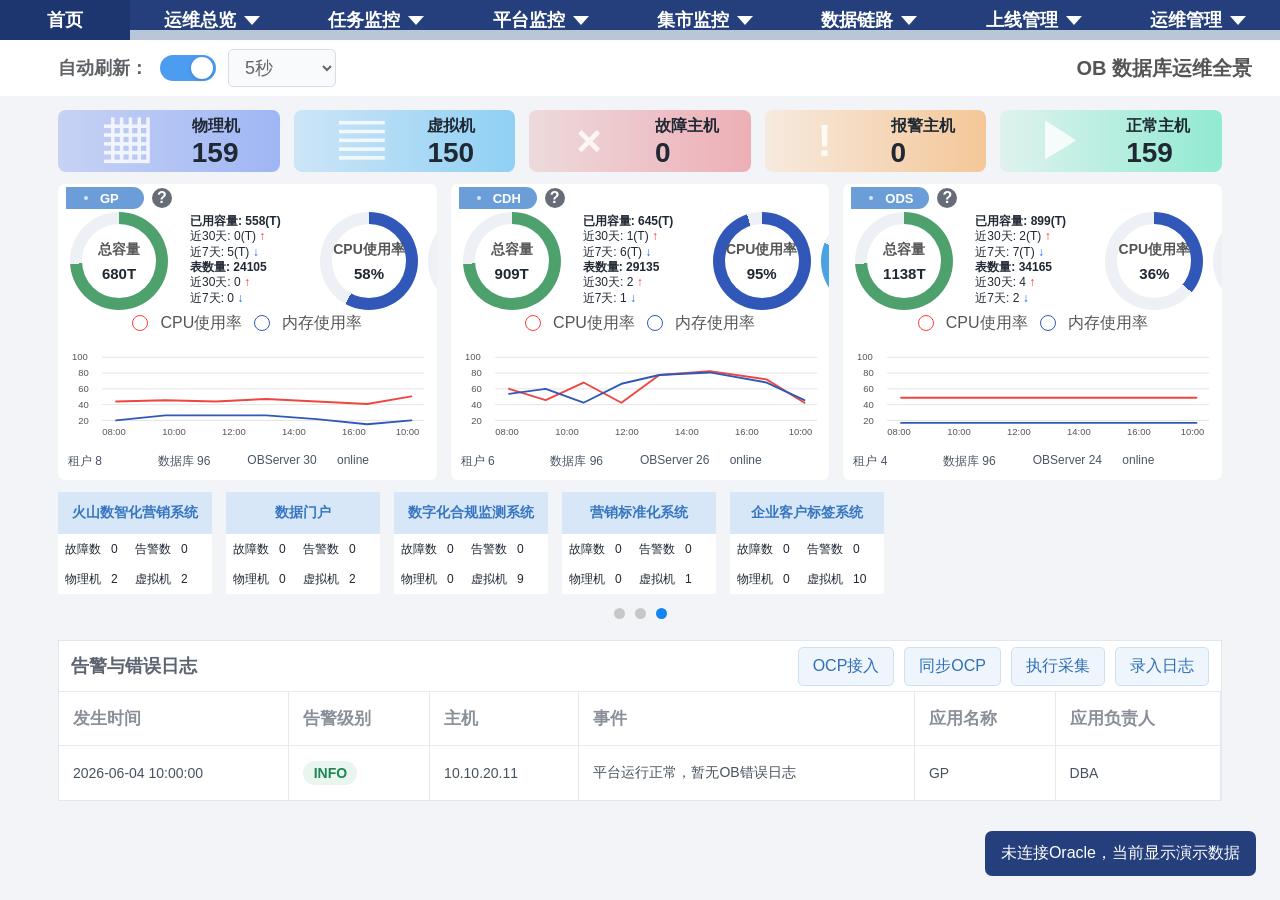
==== templates/index.html @ 5bef46ee "Initial OB operations monitoring platform" ====
<!doctype html>
<html lang="zh-CN">
<head>
  <meta charset="utf-8">
  <meta name="viewport" content="width=device-width, initial-scale=1">
  <title>OB 运维监控平台</title>
  <link rel="stylesheet" href="/static/styles.css">
</head>
<body>
  <nav class="nav">
    <a class="active" href="#">首页</a>
    <a href="#">运维总览 <span></span></a>
    <a href="#">任务监控 <span></span></a>
    <a href="#">平台监控 <span></span></a>
    <a href="#">集市监控 <span></span></a>
    <a href="#">数据链路 <span></span></a>
    <a href="#">上线管理 <span></span></a>
    <a href="#">运维管理 <span></span></a>
  </nav>

  <header class="toolbar">
    <div class="refresh">
      <strong>自动刷新：</strong>
      <label class="switch">
        <input id="autoRefresh" type="checkbox" checked>
        <i></i>
      </label>
      <select id="refreshSeconds">
        <option value="5">5秒</option>
        <option value="10">10秒</option>
        <option value="30">30秒</option>
      </select>
    </div>
    <div class="title">OB 数据库运维全景</div>
  </header>

  <main class="dashboard">
    <section class="hero-metrics" id="heroMetrics"></section>
    <section class="cluster-grid" id="clusterCards"></section>
    <section class="system-strip" id="systemCards"></section>

    <section class="event-panel">
      <div class="panel-head">
        <h2>告警与错误日志</h2>
        <div class="actions">
          <button class="ghost" id="openOcp">OCP接入</button>
          <button class="ghost" id="syncOcp">同步OCP</button>
          <button class="ghost" id="runCollect">执行采集</button>
          <button class="ghost" id="openLogCapture">录入日志</button>
        </div>
      </div>
      <div class="table-wrap">
        <table>
          <thead>
            <tr>
              <th>发生时间</th>
              <th>告警级别</th>
              <th>主机</th>
              <th>事件</th>
              <th>应用名称</th>
              <th>应用负责人</th>
            </tr>
          </thead>
          <tbody id="eventRows"></tbody>
        </table>
      </div>
    </section>
  </main>

  <dialog id="ocpDialog">
    <form id="ocpForm" method="dialog">
      <div class="dialog-head">
        <h2>配置 OCP 接入</h2>
        <button type="button" class="close" id="closeOcpDialog">×</button>
      </div>
      <label>连接名称<input name="name" required placeholder="生产OCP"></label>
      <label>OCP地址<input name="base_url" required placeholder="https://ocp.example.com"></label>
      <label>OCP版本<input name="ocp_version" value="4.3.5-20250610160438"></label>
      <label>API前缀<input name="api_prefix" value="/api/v2"></label>
      <label>认证方式
        <select name="auth_type">
          <option value="basic">账号密码</option>
          <option value="token">Bearer Token</option>
        </select>
      </label>
      <label>用户名<input name="username" placeholder="admin"></label>
      <label>密码<input name="password" type="password"></label>
      <label>Token<input name="token" placeholder="可选"></label>
      <label class="check"><input name="verify_ssl" type="checkbox" checked> 校验HTTPS证书</label>
      <button type="submit">保存配置</button>
      <p class="hint">按 OCP 4.3.5 预置：测试调用 /api/v2/info，同步调用 /api/v2/ob/clusters。OB 默认版本按 4.2.1.8 入库。</p>
    </form>
  </dialog>

  <dialog id="logDialog">
    <form id="logForm" method="dialog">
      <div class="dialog-head">
        <h2>捕获 OB 错误日志</h2>
        <button type="button" class="close" id="closeLogDialog">×</button>
      </div>
      <label>集群 ID<input name="cluster_id" type="number" placeholder="可选"></label>
      <label>服务器 IP<input name="server_ip" placeholder="10.10.20.11"></label>
      <label>日志路径<input name="log_path" placeholder="/home/admin/oceanbase/log/observer.log"></label>
      <label>日志内容
        <textarea name="raw_log" required placeholder="粘贴 observer.log / election.log / rootservice.log 中的 ERROR、WARN、FATAL 片段"></textarea>
      </label>
      <button type="submit">解析并入库</button>
    </form>
  </dialog>

  <div class="toast" id="toast"></div>
  <script src="/static/app.js"></script>
</body>
</html>
---- static/styles.css ----
:root {
  color-scheme: light;
  font-family: "Microsoft YaHei", "Segoe UI", Arial, sans-serif;
  background: #f2f4f8;
  color: #202833;
}

* {
  box-sizing: border-box;
}

body {
  margin: 0;
  min-width: 1180px;
  background: #f2f4f8;
}

.nav {
  height: 40px;
  display: grid;
  grid-template-columns: 130px repeat(7, 1fr);
  align-items: center;
  background: #243f7b;
  border-bottom: 10px solid #b8c6d8;
}

.nav a {
  height: 40px;
  display: flex;
  align-items: center;
  justify-content: center;
  gap: 8px;
  color: #fff;
  text-decoration: none;
  font-size: 18px;
  font-weight: 700;
}

.nav a.active {
  background: #1e3670;
}

.nav span {
  width: 0;
  height: 0;
  border-left: 8px solid transparent;
  border-right: 8px solid transparent;
  border-top: 9px solid #fff;
}

.toolbar {
  height: 56px;
  display: flex;
  align-items: center;
  justify-content: space-between;
  padding: 0 28px 0 58px;
  background: #fff;
  color: #555;
}

.refresh {
  display: flex;
  align-items: center;
  gap: 12px;
  font-size: 18px;
}

.refresh strong {
  color: #5f6368;
}

.title {
  font-size: 20px;
  font-weight: 700;
}

.switch {
  width: 56px;
  height: 26px;
  position: relative;
  display: inline-block;
}

.switch input {
  display: none;
}

.switch i {
  position: absolute;
  inset: 0;
  border-radius: 999px;
  background: #c8d2df;
}

.switch i::after {
  content: "";
  position: absolute;
  top: 2px;
  left: 3px;
  width: 22px;
  height: 22px;
  border-radius: 50%;
  background: #fff;
  box-shadow: 0 1px 4px rgba(0, 0, 0, 0.2);
  transition: transform 0.2s ease;
}

.switch input:checked + i {
  background: #4c9df2;
}

.switch input:checked + i::after {
  transform: translateX(28px);
}

select,
input,
textarea,
button {
  font: inherit;
}

select {
  width: 108px;
  height: 38px;
  border: 1px solid #d8dde6;
  border-radius: 5px;
  padding: 0 12px;
  color: #666;
  background: #f8fafc;
}

.dashboard {
  padding: 14px 58px 30px;
  overflow: hidden;
}

.hero-metrics {
  display: grid;
  grid-template-columns: repeat(5, 1fr);
  gap: 14px;
  margin-bottom: 12px;
}

.hero-card {
  height: 62px;
  display: flex;
  align-items: center;
  justify-content: center;
  gap: 38px;
  border-radius: 8px;
  overflow: hidden;
}

.hero-card.blue {
  background: linear-gradient(90deg, #c7d2f4, #9fb6f5);
}

.hero-card.cyan {
  background: linear-gradient(90deg, #cde5f7, #8fd0f4);
}

.hero-card.red {
  background: linear-gradient(90deg, #eddadc, #edafb6);
}

.hero-card.orange {
  background: linear-gradient(90deg, #f6eadf, #f4c798);
}

.hero-card.green {
  background: linear-gradient(90deg, #dff2ee, #91ead2);
}

.hero-icon {
  width: 56px;
  height: 56px;
  display: grid;
  place-items: center;
  color: rgba(255, 255, 255, 0.8);
  font-size: 44px;
  font-weight: 700;
}

.hero-card span {
  display: block;
  font-weight: 700;
}

.hero-card strong {
  display: block;
  margin-top: 2px;
  font-size: 28px;
  line-height: 1;
}

.cluster-grid {
  display: grid;
  grid-template-columns: repeat(3, minmax(360px, 1fr));
  gap: 14px;
  margin-bottom: 12px;
}

.cluster-card {
  min-height: 274px;
  background: #fff;
  border-radius: 7px;
  overflow: hidden;
}

.cluster-title {
  height: 28px;
  display: flex;
  align-items: center;
  gap: 8px;
  padding-left: 8px;
}

.cluster-title b {
  min-width: 78px;
  height: 22px;
  display: inline-flex;
  align-items: center;
  padding-left: 18px;
  border-radius: 0 12px 12px 0;
  background: #6b9ed9;
  color: #fff;
  font-size: 13px;
}

.cluster-title b::before {
  content: "";
  width: 4px;
  height: 4px;
  margin-right: 12px;
  border-radius: 50%;
  background: #d7e6fb;
}

.cluster-title span {
  width: 20px;
  height: 20px;
  display: inline-grid;
  place-items: center;
  border-radius: 50%;
  background: #676d78;
  color: #fff;
  font-weight: 700;
}

.cluster-main {
  display: grid;
  grid-template-columns: 112px minmax(122px, 1fr) 100px 100px;
  align-items: center;
  gap: 8px;
  padding: 0 12px;
}

.donut {
  --ring: #4ea16c;
  --value: 70;
  width: 98px;
  height: 98px;
  display: grid;
  place-items: center;
  border-radius: 50%;
  background: conic-gradient(var(--ring) calc(var(--value) * 1%), #edf0f4 0);
}

.donut::before {
  content: "";
  position: absolute;
}

.donut > div {
  width: 74px;
  height: 74px;
  display: grid;
  place-items: center;
  align-content: center;
  border-radius: 50%;
  background: #fff;
  text-align: center;
}

.donut span {
  color: #555;
  font-size: 14px;
  font-weight: 700;
}

.donut strong {
  margin-top: 6px;
  font-size: 15px;
}

.donut.blue {
  --ring: #3158b9;
}

.donut.cyan {
  --ring: #4ba2e2;
}

.capacity {
  font-size: 12px;
  line-height: 1.12;
}

.capacity p {
  margin: 0 0 2px;
}

.up {
  color: #ff3434;
  font-style: normal;
}

.down {
  color: #1f60ff;
  font-style: normal;
}

.legend {
  height: 26px;
  display: flex;
  align-items: center;
  justify-content: center;
  gap: 12px;
  color: #555;
}

.legend i {
  width: 16px;
  height: 16px;
  display: inline-block;
  border-radius: 50%;
  background: #fff;
}

.legend i.cpu {
  border: 1px solid #ff3f36;
}

.legend i.mem {
  border: 1px solid #3158b9;
}

.trend {
  width: 100%;
  height: 112px;
  display: block;
}

.grid line {
  stroke: #d5d5d5;
  stroke-width: 1;
}

.axis text {
  fill: #555;
  font-size: 15px;
}

.cpu-line,
.mem-line {
  fill: none;
  stroke-width: 3;
  stroke-linecap: round;
  stroke-linejoin: round;
}

.cpu-line {
  stroke: #ef463f;
}

.mem-line {
  stroke: #3158b9;
}

.cluster-foot {
  display: grid;
  grid-template-columns: repeat(4, 1fr);
  padding: 5px 10px 10px;
  color: #4b5563;
  font-size: 12px;
}

.system-strip {
  display: grid;
  grid-template-columns: repeat(5, 154px) 1fr;
  gap: 14px;
  min-height: 102px;
  margin-bottom: 20px;
}

.system-card {
  background: #fff;
  border-radius: 0;
  overflow: hidden;
}

.system-card h3 {
  margin: 0;
  height: 42px;
  display: grid;
  place-items: center;
  background: #d8e7f7;
  color: #3676c1;
  font-size: 14px;
  text-align: center;
}

.system-card div {
  height: 30px;
  display: grid;
  grid-template-columns: 1fr 24px 1fr 24px;
  align-items: center;
  padding: 0 7px;
  font-size: 12px;
}

.system-card b {
  font-weight: 400;
}

.pager {
  grid-column: 1 / -1;
  height: 12px;
  display: flex;
  justify-content: center;
  gap: 10px;
}

.pager i {
  width: 11px;
  height: 11px;
  border-radius: 50%;
  background: #c7c7c7;
}

.pager i.active {
  background: #1485ee;
}

.event-panel {
  background: #fff;
  border: 1px solid #e1e7ef;
}

.panel-head {
  min-height: 50px;
  display: flex;
  align-items: center;
  justify-content: space-between;
  padding: 0 12px;
}

h2 {
  margin: 0;
  font-size: 18px;
  color: #5b6470;
}

.actions {
  display: flex;
  gap: 10px;
}

button {
  border: 0;
  border-radius: 5px;
  padding: 8px 14px;
  cursor: pointer;
  color: #fff;
  background: #2f6fb9;
}

button.ghost {
  background: #eef5fc;
  color: #2f6fb9;
  border: 1px solid #cfe0f3;
}

.table-wrap {
  overflow: auto;
}

table {
  width: 100%;
  min-width: 900px;
  border-collapse: collapse;
}

th,
td {
  height: 54px;
  border-top: 1px solid #e5eaf0;
  border-right: 1px solid #e5eaf0;
  padding: 0 14px;
  text-align: left;
  white-space: nowrap;
}

th {
  color: #8a9099;
  font-size: 17px;
}

td {
  color: #48525f;
  font-size: 14px;
}

.level {
  display: inline-flex;
  min-width: 54px;
  justify-content: center;
  border-radius: 999px;
  padding: 4px 9px;
  background: #e8f6ef;
  color: #1d8754;
  font-weight: 700;
}

.level.error {
  background: #fff1f2;
  color: #cf2238;
}

.level.fatal {
  background: #5d1111;
  color: #fff;
}

.level.warn {
  background: #fff5e7;
  color: #c06a16;
}

dialog {
  width: min(640px, 92vw);
  border: 0;
  border-radius: 8px;
  padding: 0;
  box-shadow: 0 18px 60px rgba(23, 43, 77, 0.24);
}

dialog::backdrop {
  background: rgba(20, 30, 45, 0.42);
}

#logForm {
  display: grid;
  gap: 14px;
  padding: 20px;
}

.dialog-head {
  display: flex;
  align-items: center;
  justify-content: space-between;
}

.close {
  width: 32px;
  height: 32px;
  padding: 0;
  border-radius: 50%;
  background: #e8eef5;
  color: #354052;
  font-size: 22px;
}

label {
  color: #4c5563;
  font-size: 14px;
}

input,
textarea {
  display: block;
  width: 100%;
  margin-top: 6px;
  border: 1px solid #cfd8e3;
  border-radius: 5px;
  padding: 9px 10px;
}

.check {
  display: flex;
  align-items: center;
  gap: 8px;
}

.check input {
  width: auto;
  margin: 0;
}

.hint {
  margin: 0;
  color: #697386;
  font-size: 13px;
  line-height: 1.5;
}

textarea {
  min-height: 180px;
  line-height: 1.5;
  resize: vertical;
}

.toast {
  position: fixed;
  right: 24px;
  bottom: 24px;
  min-width: 220px;
  padding: 12px 16px;
  border-radius: 7px;
  background: #243f7b;
  color: #fff;
  opacity: 0;
  transform: translateY(8px);
  transition: all 0.2s ease;
  pointer-events: none;
}

.toast.show {
  opacity: 1;
  transform: translateY(0);
}

@media (max-width: 1200px) {
  body {
    min-width: 0;
  }

  .nav {
    overflow-x: auto;
    grid-template-columns: repeat(8, minmax(130px, 1fr));
  }

  .dashboard {
    padding: 14px;
  }

  .hero-metrics,
  .cluster-grid {
    grid-template-columns: 1fr;
  }

  .system-strip {
    grid-template-columns: repeat(2, minmax(154px, 1fr));
  }
}
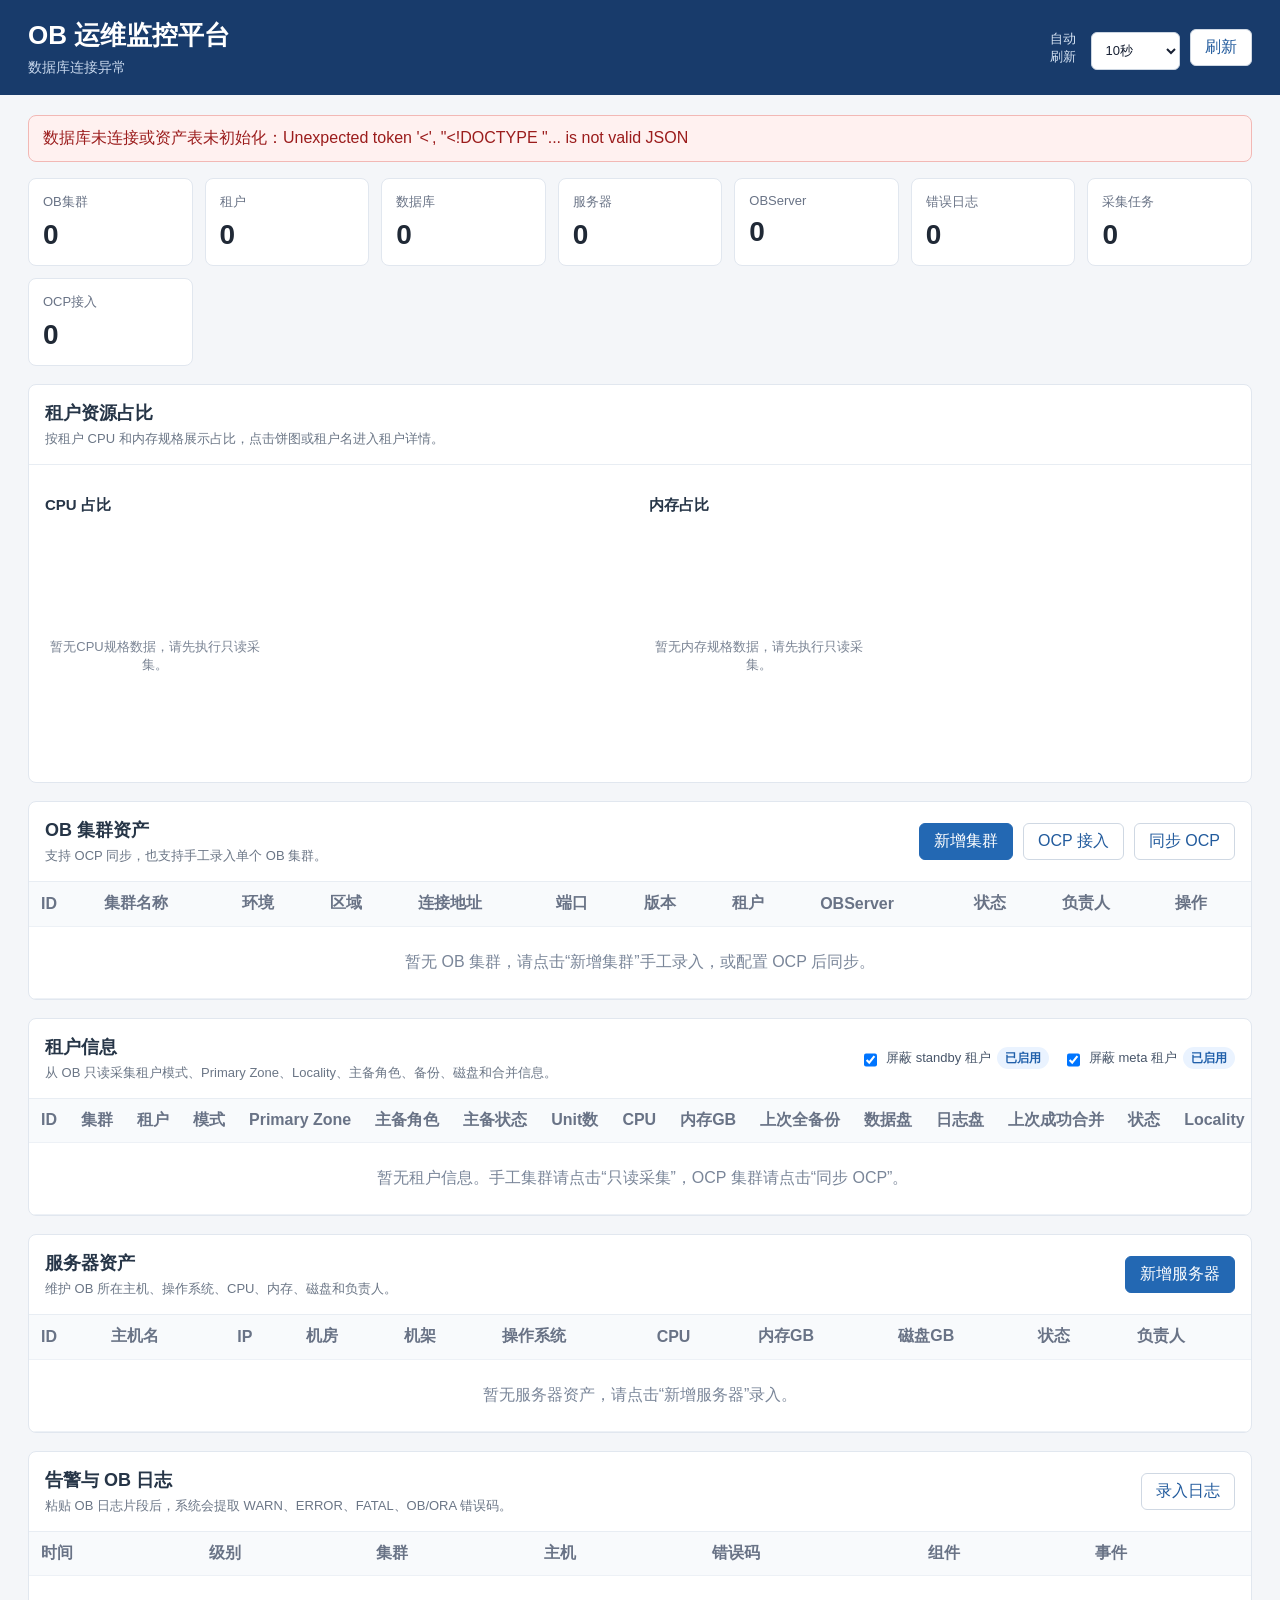
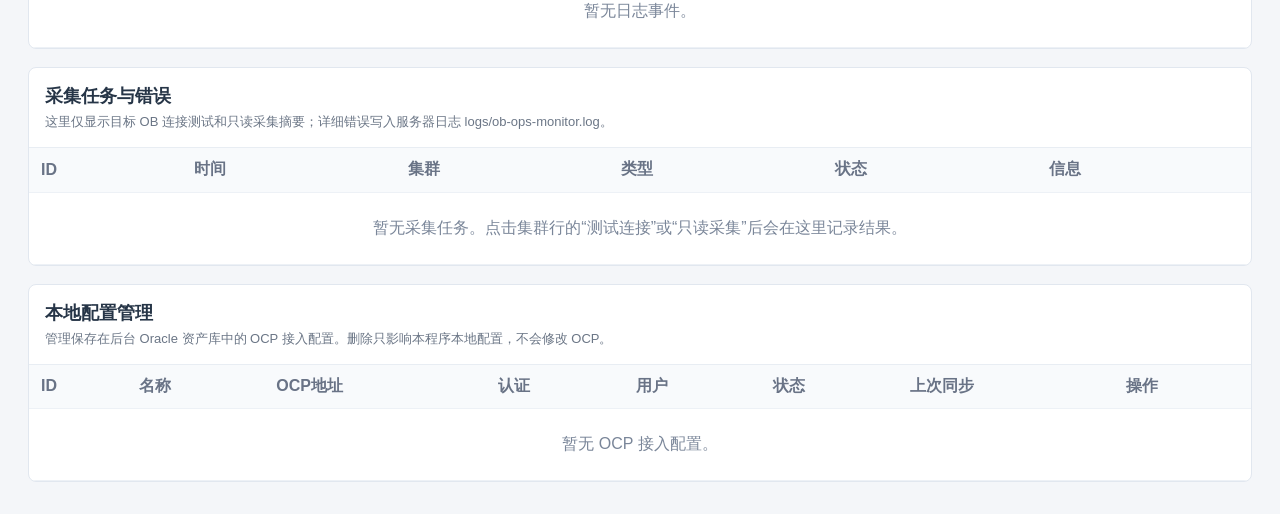
==== commit 1d9765cb: "Add read-only OB monitoring features" ====
--- a/templates/index.html
+++ b/templates/index.html
@@ -7,106 +7,344 @@
   <link rel="stylesheet" href="/static/styles.css">
 </head>
 <body>
-  <nav class="nav">
-    <a class="active" href="#">首页</a>
-    <a href="#">运维总览 <span></span></a>
-    <a href="#">任务监控 <span></span></a>
-    <a href="#">平台监控 <span></span></a>
-    <a href="#">集市监控 <span></span></a>
-    <a href="#">数据链路 <span></span></a>
-    <a href="#">上线管理 <span></span></a>
-    <a href="#">运维管理 <span></span></a>
-  </nav>
-
-  <header class="toolbar">
-    <div class="refresh">
-      <strong>自动刷新：</strong>
-      <label class="switch">
-        <input id="autoRefresh" type="checkbox" checked>
-        <i></i>
-      </label>
-      <select id="refreshSeconds">
-        <option value="5">5秒</option>
-        <option value="10">10秒</option>
-        <option value="30">30秒</option>
-      </select>
+  <header class="topbar">
+    <div>
+      <h1>OB 运维监控平台</h1>
+      <p id="dbInfo">正在检查数据库连接...</p>
     </div>
-    <div class="title">OB 数据库运维全景</div>
-  </header>
-
-  <main class="dashboard">
-    <section class="hero-metrics" id="heroMetrics"></section>
-    <section class="cluster-grid" id="clusterCards"></section>
-    <section class="system-strip" id="systemCards"></section>
-
-    <section class="event-panel">
-      <div class="panel-head">
-        <h2>告警与错误日志</h2>
-        <div class="actions">
-          <button class="ghost" id="openOcp">OCP接入</button>
-          <button class="ghost" id="syncOcp">同步OCP</button>
-          <button class="ghost" id="runCollect">执行采集</button>
-          <button class="ghost" id="openLogCapture">录入日志</button>
-        </div>
-      </div>
-      <div class="table-wrap">
-        <table>
-          <thead>
-            <tr>
-              <th>发生时间</th>
-              <th>告警级别</th>
-              <th>主机</th>
-              <th>事件</th>
-              <th>应用名称</th>
-              <th>应用负责人</th>
-            </tr>
-          </thead>
-          <tbody id="eventRows"></tbody>
-        </table>
-      </div>
-    </section>
-  </main>
-
-  <dialog id="ocpDialog">
-    <form id="ocpForm" method="dialog">
-      <div class="dialog-head">
-        <h2>配置 OCP 接入</h2>
-        <button type="button" class="close" id="closeOcpDialog">×</button>
-      </div>
-      <label>连接名称<input name="name" required placeholder="生产OCP"></label>
-      <label>OCP地址<input name="base_url" required placeholder="https://ocp.example.com"></label>
-      <label>OCP版本<input name="ocp_version" value="4.3.5-20250610160438"></label>
-      <label>API前缀<input name="api_prefix" value="/api/v2"></label>
-      <label>认证方式
-        <select name="auth_type">
-          <option value="basic">账号密码</option>
-          <option value="token">Bearer Token</option>
+    <div class="top-actions">
+      <label class="refresh">
+        自动刷新
+        <select id="refreshSeconds">
+          <option value="10">10秒</option>
+          <option value="30">30秒</option>
+          <option value="60">60秒</option>
         </select>
       </label>
-      <label>用户名<input name="username" placeholder="admin"></label>
-      <label>密码<input name="password" type="password"></label>
-      <label>Token<input name="token" placeholder="可选"></label>
-      <label class="check"><input name="verify_ssl" type="checkbox" checked> 校验HTTPS证书</label>
-      <button type="submit">保存配置</button>
-      <p class="hint">按 OCP 4.3.5 预置：测试调用 /api/v2/info，同步调用 /api/v2/ob/clusters。OB 默认版本按 4.2.1.8 入库。</p>
-    </form>
-  </dialog>
-
-  <dialog id="logDialog">
-    <form id="logForm" method="dialog">
-      <div class="dialog-head">
-        <h2>捕获 OB 错误日志</h2>
-        <button type="button" class="close" id="closeLogDialog">×</button>
-      </div>
-      <label>集群 ID<input name="cluster_id" type="number" placeholder="可选"></label>
-      <label>服务器 IP<input name="server_ip" placeholder="10.10.20.11"></label>
-      <label>日志路径<input name="log_path" placeholder="/home/admin/oceanbase/log/observer.log"></label>
-      <label>日志内容
-        <textarea name="raw_log" required placeholder="粘贴 observer.log / election.log / rootservice.log 中的 ERROR、WARN、FATAL 片段"></textarea>
-      </label>
-      <button type="submit">解析并入库</button>
-    </form>
-  </dialog>
+      <button id="refreshNow">刷新</button>
+    </div>
+  </header>
+
+  <main class="page">
+    <section id="statusBanner" class="status-banner hidden"></section>
+
+    <section class="metrics" id="summaryCards"></section>
+
+    <section class="section resource-section" id="tenantResourceSection">
+      <div class="section-head">
+        <div>
+          <h2>租户资源占比</h2>
+          <p>按租户 CPU 和内存规格展示占比，点击饼图或租户名进入租户详情。</p>
+        </div>
+      </div>
+      <div class="resource-grid">
+        <div class="resource-panel">
+          <h3>CPU 占比</h3>
+          <div id="cpuPie" class="pie-wrap"></div>
+          <div id="cpuTenantList" class="resource-list"></div>
+        </div>
+        <div class="resource-panel">
+          <h3>内存占比</h3>
+          <div id="memoryPie" class="pie-wrap"></div>
+          <div id="memoryTenantList" class="resource-list"></div>
+        </div>
+      </div>
+    </section>
+
+    <section class="section" id="clustersSection">
+      <div class="section-head">
+        <div>
+          <h2>OB 集群资产</h2>
+          <p>支持 OCP 同步，也支持手工录入单个 OB 集群。</p>
+        </div>
+        <div class="actions">
+          <button class="primary" data-open="clusterModal">新增集群</button>
+          <button data-open="ocpModal">OCP 接入</button>
+          <button id="syncOcp">同步 OCP</button>
+        </div>
+      </div>
+      <div class="table-wrap">
+        <table>
+          <thead>
+            <tr>
+              <th>ID</th>
+              <th>集群名称</th>
+              <th>环境</th>
+              <th>区域</th>
+              <th>连接地址</th>
+              <th>端口</th>
+              <th>版本</th>
+              <th>租户</th>
+              <th>OBServer</th>
+              <th>状态</th>
+              <th>负责人</th>
+              <th>操作</th>
+            </tr>
+          </thead>
+          <tbody id="clusterRows"></tbody>
+        </table>
+      </div>
+    </section>
+
+    <section class="section" id="tenantsSection">
+      <div class="section-head">
+        <div>
+          <h2>租户信息</h2>
+          <p>从 OB 只读采集租户模式、Primary Zone、Locality、主备角色、备份、磁盘和合并信息。</p>
+        </div>
+        <div class="tenant-filters">
+          <label><input id="hideStandbyTenants" type="checkbox" checked> 屏蔽 standby 租户 <span id="hideStandbyState" class="filter-state"></span></label>
+          <label><input id="hideMetaTenants" type="checkbox" checked> 屏蔽 meta 租户 <span id="hideMetaState" class="filter-state"></span></label>
+        </div>
+      </div>
+      <div class="table-wrap">
+        <table>
+          <thead>
+            <tr>
+              <th>ID</th>
+              <th>集群</th>
+              <th>租户</th>
+              <th>模式</th>
+              <th>Primary Zone</th>
+              <th>主备角色</th>
+              <th>主备状态</th>
+              <th>Unit数</th>
+              <th>CPU</th>
+              <th>内存GB</th>
+              <th>上次全备份</th>
+              <th>数据盘</th>
+              <th>日志盘</th>
+              <th>上次成功合并</th>
+              <th>状态</th>
+              <th>Locality</th>
+            </tr>
+          </thead>
+          <tbody id="tenantRows"></tbody>
+        </table>
+      </div>
+    </section>
+
+    <section class="section" id="serversSection">
+      <div class="section-head">
+        <div>
+          <h2>服务器资产</h2>
+          <p>维护 OB 所在主机、操作系统、CPU、内存、磁盘和负责人。</p>
+        </div>
+        <div class="actions">
+          <button class="primary" data-open="serverModal">新增服务器</button>
+        </div>
+      </div>
+      <div class="table-wrap">
+        <table>
+          <thead>
+            <tr>
+              <th>ID</th>
+              <th>主机名</th>
+              <th>IP</th>
+              <th>机房</th>
+              <th>机架</th>
+              <th>操作系统</th>
+              <th>CPU</th>
+              <th>内存GB</th>
+              <th>磁盘GB</th>
+              <th>状态</th>
+              <th>负责人</th>
+            </tr>
+          </thead>
+          <tbody id="serverRows"></tbody>
+        </table>
+      </div>
+    </section>
+
+    <section class="section" id="logsSection">
+      <div class="section-head">
+        <div>
+          <h2>告警与 OB 日志</h2>
+          <p>粘贴 OB 日志片段后，系统会提取 WARN、ERROR、FATAL、OB/ORA 错误码。</p>
+        </div>
+        <div class="actions">
+          <button data-open="logModal">录入日志</button>
+        </div>
+      </div>
+      <div class="table-wrap">
+        <table>
+          <thead>
+            <tr>
+              <th>时间</th>
+              <th>级别</th>
+              <th>集群</th>
+              <th>主机</th>
+              <th>错误码</th>
+              <th>组件</th>
+              <th>事件</th>
+            </tr>
+          </thead>
+          <tbody id="logRows"></tbody>
+        </table>
+      </div>
+    </section>
+
+    <section class="section" id="jobsSection">
+      <div class="section-head">
+        <div>
+          <h2>采集任务与错误</h2>
+          <p>这里仅显示目标 OB 连接测试和只读采集摘要；详细错误写入服务器日志 logs/ob-ops-monitor.log。</p>
+        </div>
+      </div>
+      <div class="table-wrap">
+        <table>
+          <thead>
+            <tr>
+              <th>ID</th>
+              <th>时间</th>
+              <th>集群</th>
+              <th>类型</th>
+              <th>状态</th>
+              <th>信息</th>
+            </tr>
+          </thead>
+          <tbody id="jobRows"></tbody>
+        </table>
+      </div>
+    </section>
+
+    <section class="section" id="configsSection">
+      <div class="section-head">
+        <div>
+          <h2>本地配置管理</h2>
+          <p>管理保存在后台 Oracle 资产库中的 OCP 接入配置。删除只影响本程序本地配置，不会修改 OCP。</p>
+        </div>
+      </div>
+      <div class="table-wrap">
+        <table>
+          <thead>
+            <tr>
+              <th>ID</th>
+              <th>名称</th>
+              <th>OCP地址</th>
+              <th>认证</th>
+              <th>用户</th>
+              <th>状态</th>
+              <th>上次同步</th>
+              <th>操作</th>
+            </tr>
+          </thead>
+          <tbody id="ocpRows"></tbody>
+        </table>
+      </div>
+    </section>
+  </main>
+
+  <div class="modal" id="clusterModal">
+    <form id="clusterForm" class="modal-panel">
+      <div class="modal-head">
+        <h2>新增 OB 集群</h2>
+        <button type="button" class="icon-button" data-close="clusterModal">×</button>
+      </div>
+      <div class="form-grid">
+        <label>集群名称<input name="name" required placeholder="例如 gjzq-ob-prod"></label>
+        <label>环境<select name="environment"><option value="prod">生产</option><option value="test">测试</option><option value="dev">开发</option></select></label>
+        <label>区域/机房<input name="region" placeholder="例如 生产中心"></label>
+        <label>连接地址<input name="endpoint" required placeholder="OB RootService 或连接地址"></label>
+        <label>SQL端口<input name="port" type="number" value="2881"></label>
+        <label>系统用户<input name="sys_user" required value="root@sys" placeholder="root@sys 或 root@sys#集群名"></label>
+        <label>系统用户密码<input name="sys_password" type="password" placeholder="用于只读采集 OB 元数据"></label>
+        <label>OB版本<input name="version" value="4.2.1.8"></label>
+        <label>状态<select name="status"><option value="online">online</option><option value="offline">offline</option><option value="unknown">unknown</option></select></label>
+        <label>负责人<input name="owner" value="DBA"></label>
+        <label class="span-2">备注<input name="remark" placeholder="手工录入"></label>
+      </div>
+      <div class="modal-actions"><button type="submit" class="primary">保存集群</button></div>
+    </form>
+  </div>
+
+  <div class="modal" id="collectConfigModal">
+    <form id="collectConfigForm" class="modal-panel">
+      <div class="modal-head">
+        <h2>配置 OB 只读采集</h2>
+        <button type="button" class="icon-button" data-close="collectConfigModal">×</button>
+      </div>
+      <input name="cluster_id" type="hidden">
+      <div class="form-grid">
+        <label>连接地址<input name="endpoint" required placeholder="OB SQL 地址，例如 192.168.62.62"></label>
+        <label>SQL端口<input name="port" type="number" value="2881"></label>
+        <label>系统用户<input name="sys_user" required value="root@sys" placeholder="root@sys 或 root@sys#集群名"></label>
+        <label>系统用户密码<input name="sys_password" type="password" placeholder="留空则保留原密码"></label>
+      </div>
+      <p class="form-note">只读采集只会连接 OB 执行 SELECT，不会对 OB 做任何修改。</p>
+      <div class="modal-actions"><button type="submit" class="primary">保存采集配置</button></div>
+    </form>
+  </div>
+
+  <div class="modal" id="serverModal">
+    <form id="serverForm" class="modal-panel">
+      <div class="modal-head">
+        <h2>新增服务器</h2>
+        <button type="button" class="icon-button" data-close="serverModal">×</button>
+      </div>
+      <div class="form-grid">
+        <label>主机名<input name="hostname" required placeholder="例如 ob01"></label>
+        <label>IP地址<input name="ip" required placeholder="例如 10.50.40.10"></label>
+        <label>机房<input name="idc"></label>
+        <label>机架<input name="rack"></label>
+        <label>操作系统<input name="os_version" value="RHEL 7.9"></label>
+        <label>CPU核数<input name="cpu_cores" type="number" value="0"></label>
+        <label>内存GB<input name="memory_gb" type="number" value="0"></label>
+        <label>磁盘GB<input name="disk_gb" type="number" value="0"></label>
+        <label>SSH端口<input name="ssh_port" type="number" value="22"></label>
+        <label>状态<select name="status"><option value="online">online</option><option value="offline">offline</option><option value="unknown">unknown</option></select></label>
+        <label>负责人<input name="owner" value="DBA"></label>
+      </div>
+      <div class="modal-actions"><button type="submit" class="primary">保存服务器</button></div>
+    </form>
+  </div>
+
+  <div class="modal" id="ocpModal">
+    <form id="ocpForm" class="modal-panel">
+      <div class="modal-head">
+        <h2>配置 OCP 接入</h2>
+        <button type="button" class="icon-button" data-close="ocpModal">×</button>
+      </div>
+      <div class="form-grid">
+        <label>连接名称<input name="name" required placeholder="生产 OCP"></label>
+        <label>OCP地址<input name="base_url" required placeholder="https://ocp.example.com"></label>
+        <label>OCP版本<input name="ocp_version" value="4.3.5-20250610160438"></label>
+        <label>API前缀<input name="api_prefix" value="/api/v2"></label>
+        <label>认证方式<select name="auth_type"><option value="basic">账号密码</option><option value="token">Bearer Token</option></select></label>
+        <label>用户名<input name="username"></label>
+        <label>密码<input name="password" type="password"></label>
+        <label>Token<input name="token"></label>
+        <label class="check span-2"><input name="verify_ssl" type="checkbox" checked> 校验 HTTPS 证书</label>
+      </div>
+      <div class="modal-actions"><button type="submit" class="primary">保存并测试</button></div>
+    </form>
+  </div>
+
+  <div class="modal" id="logModal">
+    <form id="logForm" class="modal-panel">
+      <div class="modal-head">
+        <h2>录入 OB 日志</h2>
+        <button type="button" class="icon-button" data-close="logModal">×</button>
+      </div>
+      <div class="form-grid">
+        <label>集群 ID<input name="cluster_id" type="number" placeholder="可选"></label>
+        <label>服务器 IP<input name="server_ip"></label>
+        <label class="span-2">日志路径<input name="log_path" placeholder="/home/admin/oceanbase/log/observer.log"></label>
+        <label class="span-2">日志内容<textarea name="raw_log" required></textarea></label>
+      </div>
+      <div class="modal-actions"><button type="submit" class="primary">解析并入库</button></div>
+    </form>
+  </div>
+
+  <div class="modal" id="detailModal">
+    <div class="modal-panel wide">
+      <div class="modal-head">
+        <h2 id="detailTitle">集群详情</h2>
+        <button type="button" class="icon-button" data-close="detailModal">×</button>
+      </div>
+      <div id="detailBody"></div>
+    </div>
+  </div>
 
   <div class="toast" id="toast"></div>
   <script src="/static/app.js"></script>
--- a/static/styles.css
+++ b/static/styles.css
@@ -1,8 +1,8 @@
 :root {
   color-scheme: light;
   font-family: "Microsoft YaHei", "Segoe UI", Arial, sans-serif;
-  background: #f2f4f8;
-  color: #202833;
+  background: #f4f6f9;
+  color: #202936;
 }
 
 * {
@@ -11,475 +11,321 @@
 
 body {
   margin: 0;
-  min-width: 1180px;
-  background: #f2f4f8;
-}
-
-.nav {
-  height: 40px;
-  display: grid;
-  grid-template-columns: 130px repeat(7, 1fr);
-  align-items: center;
-  background: #243f7b;
-  border-bottom: 10px solid #b8c6d8;
-}
-
-.nav a {
-  height: 40px;
+  background: #f4f6f9;
+}
+
+.topbar {
   display: flex;
-  align-items: center;
-  justify-content: center;
+  justify-content: space-between;
+  gap: 24px;
+  align-items: center;
+  min-height: 88px;
+  padding: 18px 28px;
+  background: #183b6b;
+  color: #fff;
+}
+
+h1,
+h2,
+p {
+  margin: 0;
+}
+
+h1 {
+  font-size: 26px;
+}
+
+.topbar p {
+  margin-top: 6px;
+  color: #c7d7ec;
+  font-size: 14px;
+}
+
+.top-actions,
+.actions,
+.row-actions,
+.modal-actions {
+  display: flex;
+  flex-wrap: wrap;
+  gap: 10px;
+  align-items: center;
+  justify-content: flex-end;
+}
+
+.refresh {
+  display: inline-flex;
   gap: 8px;
-  color: #fff;
-  text-decoration: none;
-  font-size: 18px;
-  font-weight: 700;
-}
-
-.nav a.active {
-  background: #1e3670;
-}
-
-.nav span {
-  width: 0;
-  height: 0;
-  border-left: 8px solid transparent;
-  border-right: 8px solid transparent;
-  border-top: 9px solid #fff;
-}
-
-.toolbar {
-  height: 56px;
-  display: flex;
-  align-items: center;
-  justify-content: space-between;
-  padding: 0 28px 0 58px;
-  background: #fff;
-  color: #555;
-}
-
-.refresh {
-  display: flex;
-  align-items: center;
-  gap: 12px;
-  font-size: 18px;
-}
-
-.refresh strong {
-  color: #5f6368;
-}
-
-.title {
-  font-size: 20px;
-  font-weight: 700;
-}
-
-.switch {
-  width: 56px;
-  height: 26px;
-  position: relative;
-  display: inline-block;
-}
-
-.switch input {
-  display: none;
-}
-
-.switch i {
-  position: absolute;
-  inset: 0;
-  border-radius: 999px;
-  background: #c8d2df;
-}
-
-.switch i::after {
-  content: "";
-  position: absolute;
-  top: 2px;
-  left: 3px;
-  width: 22px;
-  height: 22px;
-  border-radius: 50%;
-  background: #fff;
-  box-shadow: 0 1px 4px rgba(0, 0, 0, 0.2);
-  transition: transform 0.2s ease;
-}
-
-.switch input:checked + i {
-  background: #4c9df2;
-}
-
-.switch input:checked + i::after {
-  transform: translateX(28px);
-}
-
+  align-items: center;
+  color: #d8e5f5;
+}
+
+button,
 select,
 input,
-textarea,
+textarea {
+  font: inherit;
+}
+
 button {
-  font: inherit;
-}
-
-select {
-  width: 108px;
-  height: 38px;
-  border: 1px solid #d8dde6;
-  border-radius: 5px;
-  padding: 0 12px;
-  color: #666;
+  min-height: 36px;
+  border: 1px solid #cfd8e3;
+  border-radius: 6px;
+  padding: 7px 14px;
+  color: #225b9d;
+  background: #fff;
+  cursor: pointer;
+}
+
+button.primary {
+  border-color: #2368b3;
+  color: #fff;
+  background: #2368b3;
+}
+
+button.small {
+  min-height: 28px;
+  padding: 4px 9px;
+  font-size: 12px;
+}
+
+button.danger {
+  border-color: #f1b4b4;
+  color: #b42318;
+  background: #fff7f7;
+}
+
+.link-button {
+  min-height: auto;
+  border: 0;
+  padding: 0;
+  color: #2368b3;
+  background: transparent;
+  font-weight: 700;
+}
+
+button:hover {
+  filter: brightness(0.97);
+}
+
+.page {
+  padding: 20px 28px 32px;
+}
+
+.status-banner {
+  margin-bottom: 16px;
+  border: 1px solid #f2b8b5;
+  border-radius: 8px;
+  padding: 12px 14px;
+  color: #9b1c1c;
+  background: #fff1f0;
+}
+
+.hidden {
+  display: none;
+}
+
+.metrics {
+  display: grid;
+  grid-template-columns: repeat(7, minmax(120px, 1fr));
+  gap: 12px;
+  margin-bottom: 18px;
+}
+
+.metric-card {
+  border: 1px solid #e1e7ef;
+  border-radius: 8px;
+  padding: 14px;
+  background: #fff;
+}
+
+.metric-card.clickable {
+  cursor: pointer;
+}
+
+.metric-card.clickable:hover {
+  border-color: #82b2ea;
+  box-shadow: 0 6px 18px rgba(35, 104, 179, 0.12);
+}
+
+.metric-card span {
+  display: block;
+  color: #697386;
+  font-size: 13px;
+}
+
+.metric-card strong {
+  display: block;
+  margin-top: 8px;
+  font-size: 28px;
+}
+
+.resource-grid {
+  display: grid;
+  grid-template-columns: repeat(2, minmax(0, 1fr));
+  gap: 18px;
+  padding: 16px;
+}
+
+.resource-panel {
+  display: grid;
+  grid-template-columns: 220px minmax(0, 1fr);
+  gap: 16px;
+  align-items: start;
+}
+
+.resource-panel h3 {
+  grid-column: 1 / -1;
+  color: #263547;
+  font-size: 15px;
+}
+
+.pie-wrap {
+  min-height: 220px;
+  display: grid;
+  place-items: center;
+}
+
+.pie-chart {
+  width: 220px;
+  height: 220px;
+}
+
+.pie-chart path {
+  cursor: pointer;
+  transition: filter 0.15s ease;
+}
+
+.pie-chart path:hover {
+  filter: brightness(0.9);
+}
+
+.pie-total {
+  fill: #1f2937;
+  font-size: 15px;
+  font-weight: 800;
+}
+
+.pie-unit {
+  fill: #64748b;
+  font-size: 10px;
+}
+
+.empty-chart {
+  color: #7a8494;
+  font-size: 13px;
+  text-align: center;
+}
+
+.resource-list {
+  display: grid;
+  gap: 8px;
+  max-height: 260px;
+  overflow: auto;
+}
+
+.resource-item {
+  display: grid;
+  grid-template-columns: 12px minmax(0, 1fr) auto auto;
+  gap: 8px;
+  align-items: center;
+  width: 100%;
+  border: 1px solid #e1e7ef;
+  border-radius: 8px;
+  background: #fff;
+  padding: 8px 10px;
+  color: #334155;
+  text-align: left;
+  cursor: pointer;
+}
+
+.resource-item:hover {
   background: #f8fafc;
 }
 
-.dashboard {
-  padding: 14px 58px 30px;
+.resource-swatch {
+  width: 10px;
+  height: 10px;
+  border-radius: 999px;
+}
+
+.resource-name {
   overflow: hidden;
-}
-
-.hero-metrics {
-  display: grid;
-  grid-template-columns: repeat(5, 1fr);
+  text-overflow: ellipsis;
+  white-space: nowrap;
+}
+
+.resource-item strong {
+  font-size: 13px;
+}
+
+.resource-item em {
+  color: #64748b;
+  font-size: 12px;
+  font-style: normal;
+}
+
+.section {
+  margin-top: 18px;
+  border: 1px solid #e1e7ef;
+  border-radius: 8px;
+  background: #fff;
+  overflow: hidden;
+}
+
+.section-head {
+  display: flex;
+  justify-content: space-between;
+  gap: 18px;
+  align-items: center;
+  padding: 16px;
+  border-bottom: 1px solid #e8edf3;
+}
+
+.section-head h2 {
+  color: #263547;
+  font-size: 18px;
+}
+
+.section-head p {
+  margin-top: 5px;
+  color: #6b7686;
+  font-size: 13px;
+}
+
+.tenant-filters {
+  display: flex;
   gap: 14px;
-  margin-bottom: 12px;
-}
-
-.hero-card {
-  height: 62px;
-  display: flex;
-  align-items: center;
-  justify-content: center;
-  gap: 38px;
-  border-radius: 8px;
-  overflow: hidden;
-}
-
-.hero-card.blue {
-  background: linear-gradient(90deg, #c7d2f4, #9fb6f5);
-}
-
-.hero-card.cyan {
-  background: linear-gradient(90deg, #cde5f7, #8fd0f4);
-}
-
-.hero-card.red {
-  background: linear-gradient(90deg, #eddadc, #edafb6);
-}
-
-.hero-card.orange {
-  background: linear-gradient(90deg, #f6eadf, #f4c798);
-}
-
-.hero-card.green {
-  background: linear-gradient(90deg, #dff2ee, #91ead2);
-}
-
-.hero-icon {
-  width: 56px;
-  height: 56px;
-  display: grid;
-  place-items: center;
-  color: rgba(255, 255, 255, 0.8);
-  font-size: 44px;
-  font-weight: 700;
-}
-
-.hero-card span {
-  display: block;
-  font-weight: 700;
-}
-
-.hero-card strong {
-  display: block;
-  margin-top: 2px;
-  font-size: 28px;
-  line-height: 1;
-}
-
-.cluster-grid {
-  display: grid;
-  grid-template-columns: repeat(3, minmax(360px, 1fr));
-  gap: 14px;
-  margin-bottom: 12px;
-}
-
-.cluster-card {
-  min-height: 274px;
-  background: #fff;
-  border-radius: 7px;
-  overflow: hidden;
-}
-
-.cluster-title {
-  height: 28px;
-  display: flex;
-  align-items: center;
-  gap: 8px;
-  padding-left: 8px;
-}
-
-.cluster-title b {
-  min-width: 78px;
+  align-items: center;
+  flex-wrap: wrap;
+  color: #40516a;
+  font-size: 13px;
+}
+
+.tenant-filters label {
+  display: inline-flex;
+  gap: 6px;
+  align-items: center;
+  white-space: nowrap;
+}
+
+.filter-state {
+  display: inline-flex;
+  align-items: center;
   height: 22px;
-  display: inline-flex;
-  align-items: center;
-  padding-left: 18px;
-  border-radius: 0 12px 12px 0;
-  background: #6b9ed9;
-  color: #fff;
-  font-size: 13px;
-}
-
-.cluster-title b::before {
-  content: "";
-  width: 4px;
-  height: 4px;
-  margin-right: 12px;
-  border-radius: 50%;
-  background: #d7e6fb;
-}
-
-.cluster-title span {
-  width: 20px;
-  height: 20px;
-  display: inline-grid;
-  place-items: center;
-  border-radius: 50%;
-  background: #676d78;
-  color: #fff;
-  font-weight: 700;
-}
-
-.cluster-main {
-  display: grid;
-  grid-template-columns: 112px minmax(122px, 1fr) 100px 100px;
-  align-items: center;
-  gap: 8px;
-  padding: 0 12px;
-}
-
-.donut {
-  --ring: #4ea16c;
-  --value: 70;
-  width: 98px;
-  height: 98px;
-  display: grid;
-  place-items: center;
-  border-radius: 50%;
-  background: conic-gradient(var(--ring) calc(var(--value) * 1%), #edf0f4 0);
-}
-
-.donut::before {
-  content: "";
-  position: absolute;
-}
-
-.donut > div {
-  width: 74px;
-  height: 74px;
-  display: grid;
-  place-items: center;
-  align-content: center;
-  border-radius: 50%;
-  background: #fff;
-  text-align: center;
-}
-
-.donut span {
-  color: #555;
-  font-size: 14px;
-  font-weight: 700;
-}
-
-.donut strong {
-  margin-top: 6px;
-  font-size: 15px;
-}
-
-.donut.blue {
-  --ring: #3158b9;
-}
-
-.donut.cyan {
-  --ring: #4ba2e2;
-}
-
-.capacity {
+  padding: 0 8px;
+  border-radius: 999px;
   font-size: 12px;
-  line-height: 1.12;
-}
-
-.capacity p {
-  margin: 0 0 2px;
-}
-
-.up {
-  color: #ff3434;
-  font-style: normal;
-}
-
-.down {
-  color: #1f60ff;
-  font-style: normal;
-}
-
-.legend {
-  height: 26px;
-  display: flex;
-  align-items: center;
-  justify-content: center;
-  gap: 12px;
-  color: #555;
-}
-
-.legend i {
-  width: 16px;
-  height: 16px;
-  display: inline-block;
-  border-radius: 50%;
-  background: #fff;
-}
-
-.legend i.cpu {
-  border: 1px solid #ff3f36;
-}
-
-.legend i.mem {
-  border: 1px solid #3158b9;
-}
-
-.trend {
-  width: 100%;
-  height: 112px;
-  display: block;
-}
-
-.grid line {
-  stroke: #d5d5d5;
-  stroke-width: 1;
-}
-
-.axis text {
-  fill: #555;
-  font-size: 15px;
-}
-
-.cpu-line,
-.mem-line {
-  fill: none;
-  stroke-width: 3;
-  stroke-linecap: round;
-  stroke-linejoin: round;
-}
-
-.cpu-line {
-  stroke: #ef463f;
-}
-
-.mem-line {
-  stroke: #3158b9;
-}
-
-.cluster-foot {
-  display: grid;
-  grid-template-columns: repeat(4, 1fr);
-  padding: 5px 10px 10px;
-  color: #4b5563;
-  font-size: 12px;
-}
-
-.system-strip {
-  display: grid;
-  grid-template-columns: repeat(5, 154px) 1fr;
-  gap: 14px;
-  min-height: 102px;
-  margin-bottom: 20px;
-}
-
-.system-card {
-  background: #fff;
-  border-radius: 0;
-  overflow: hidden;
-}
-
-.system-card h3 {
-  margin: 0;
-  height: 42px;
-  display: grid;
-  place-items: center;
-  background: #d8e7f7;
-  color: #3676c1;
-  font-size: 14px;
-  text-align: center;
-}
-
-.system-card div {
-  height: 30px;
-  display: grid;
-  grid-template-columns: 1fr 24px 1fr 24px;
-  align-items: center;
-  padding: 0 7px;
-  font-size: 12px;
-}
-
-.system-card b {
-  font-weight: 400;
-}
-
-.pager {
-  grid-column: 1 / -1;
-  height: 12px;
-  display: flex;
-  justify-content: center;
-  gap: 10px;
-}
-
-.pager i {
-  width: 11px;
-  height: 11px;
-  border-radius: 50%;
-  background: #c7c7c7;
-}
-
-.pager i.active {
-  background: #1485ee;
-}
-
-.event-panel {
-  background: #fff;
-  border: 1px solid #e1e7ef;
-}
-
-.panel-head {
-  min-height: 50px;
-  display: flex;
-  align-items: center;
-  justify-content: space-between;
-  padding: 0 12px;
-}
-
-h2 {
-  margin: 0;
-  font-size: 18px;
-  color: #5b6470;
-}
-
-.actions {
-  display: flex;
-  gap: 10px;
-}
-
-button {
-  border: 0;
-  border-radius: 5px;
-  padding: 8px 14px;
-  cursor: pointer;
-  color: #fff;
-  background: #2f6fb9;
-}
-
-button.ghost {
-  background: #eef5fc;
-  color: #2f6fb9;
-  border: 1px solid #cfe0f3;
+  font-weight: 700;
+}
+
+.filter-state.enabled {
+  color: #1f5faa;
+  background: #eaf3ff;
+}
+
+.filter-state.disabled {
+  color: #7a8494;
+  background: #eef1f5;
 }
 
 .table-wrap {
@@ -488,142 +334,332 @@
 
 table {
   width: 100%;
-  min-width: 900px;
+  min-width: 1080px;
   border-collapse: collapse;
 }
 
 th,
 td {
-  height: 54px;
-  border-top: 1px solid #e5eaf0;
-  border-right: 1px solid #e5eaf0;
-  padding: 0 14px;
+  height: 44px;
+  border-bottom: 1px solid #edf1f6;
+  padding: 0 12px;
   text-align: left;
   white-space: nowrap;
 }
 
+.tenant-primary {
+  color: #c62828;
+  font-weight: 700;
+}
+
+.tenant-standby {
+  color: #b7791f;
+  font-weight: 700;
+}
+
+.tenant-row-primary td {
+  background: #fff7f7;
+}
+
+.tenant-row-standby td {
+  background: #fffaf0;
+}
+
+.backup-overdue {
+  color: #c62828;
+  font-weight: 700;
+}
+
+.backup-overdue small {
+  color: #c62828;
+  font-weight: 700;
+}
+
 th {
-  color: #8a9099;
-  font-size: 17px;
+  color: #697386;
+  background: #f8fafc;
+  font-weight: 700;
 }
 
 td {
-  color: #48525f;
-  font-size: 14px;
-}
-
-.level {
+  color: #334155;
+}
+
+.message-cell {
+  max-width: 520px;
+  overflow: hidden;
+  text-overflow: ellipsis;
+}
+
+.empty {
+  height: 72px;
+  color: #7a8699;
+  text-align: center;
+}
+
+.badge {
   display: inline-flex;
-  min-width: 54px;
+  min-width: 62px;
   justify-content: center;
   border-radius: 999px;
   padding: 4px 9px;
+  color: #42526e;
+  background: #eef2f7;
+  font-size: 12px;
+  font-weight: 700;
+}
+
+.badge.online,
+.badge.success,
+.badge.info {
+  color: #146c43;
   background: #e8f6ef;
-  color: #1d8754;
-  font-weight: 700;
-}
-
-.level.error {
-  background: #fff1f2;
-  color: #cf2238;
-}
-
-.level.fatal {
-  background: #5d1111;
-  color: #fff;
-}
-
-.level.warn {
-  background: #fff5e7;
-  color: #c06a16;
-}
-
-dialog {
-  width: min(640px, 92vw);
-  border: 0;
-  border-radius: 8px;
-  padding: 0;
-  box-shadow: 0 18px 60px rgba(23, 43, 77, 0.24);
-}
-
-dialog::backdrop {
-  background: rgba(20, 30, 45, 0.42);
-}
-
-#logForm {
-  display: grid;
-  gap: 14px;
+}
+
+.badge.error,
+.badge.failed,
+.badge.fatal {
+  color: #b42318;
+  background: #fff1f0;
+}
+
+.badge.warn {
+  color: #a15c07;
+  background: #fff7e6;
+}
+
+.modal {
+  display: none;
+  position: fixed;
+  inset: 0;
+  z-index: 50;
+  align-items: flex-start;
+  justify-content: center;
+  padding: 60px 20px;
+  background: rgba(15, 23, 42, 0.45);
+  overflow: auto;
+}
+
+.modal.open {
+  display: flex;
+}
+
+.modal-panel {
+  width: min(760px, 96vw);
+  border-radius: 8px;
   padding: 20px;
-}
-
-.dialog-head {
+  background: #fff;
+  box-shadow: 0 24px 80px rgba(15, 23, 42, 0.25);
+}
+
+.modal-panel.wide {
+  width: min(1180px, 98vw);
+}
+
+.modal-head {
   display: flex;
   align-items: center;
   justify-content: space-between;
-}
-
-.close {
-  width: 32px;
-  height: 32px;
+  margin-bottom: 16px;
+}
+
+.icon-button {
+  min-width: 34px;
+  min-height: 34px;
   padding: 0;
   border-radius: 50%;
-  background: #e8eef5;
-  color: #354052;
-  font-size: 22px;
+  color: #475569;
+  background: #f1f5f9;
+}
+
+.form-grid {
+  display: grid;
+  grid-template-columns: repeat(2, minmax(0, 1fr));
+  gap: 14px;
 }
 
 label {
-  color: #4c5563;
-  font-size: 14px;
+  color: #475569;
+  font-size: 13px;
 }
 
 input,
+select,
 textarea {
   display: block;
   width: 100%;
+  min-height: 38px;
   margin-top: 6px;
-  border: 1px solid #cfd8e3;
-  border-radius: 5px;
-  padding: 9px 10px;
+  border: 1px solid #cbd5e1;
+  border-radius: 6px;
+  padding: 8px 10px;
+  color: #172033;
+  background: #fff;
+}
+
+textarea {
+  min-height: 180px;
+  resize: vertical;
+}
+
+.span-2 {
+  grid-column: 1 / -1;
 }
 
 .check {
   display: flex;
-  align-items: center;
   gap: 8px;
+  align-items: center;
 }
 
 .check input {
   width: auto;
+  min-height: auto;
   margin: 0;
 }
 
-.hint {
-  margin: 0;
-  color: #697386;
-  font-size: 13px;
-  line-height: 1.5;
-}
-
-textarea {
-  min-height: 180px;
-  line-height: 1.5;
-  resize: vertical;
+.modal-actions {
+  margin-top: 18px;
+}
+
+.form-note {
+  margin-top: 12px;
+  color: #64748b;
+  font-size: 13px;
+}
+
+.inline-form {
+  display: grid;
+  grid-template-columns: repeat(4, minmax(140px, 1fr));
+  gap: 12px;
+  align-items: end;
+}
+
+.inline-form label {
+  display: grid;
+  gap: 5px;
+  color: #5c6a7e;
+  font-size: 13px;
+}
+
+.inline-form .check {
+  align-self: center;
+}
+
+.history-chart {
+  border: 1px solid #e2e8f0;
+  border-radius: 8px;
+  padding: 12px;
+  background: #fff;
+  overflow: auto;
+}
+
+.line-chart {
+  width: 100%;
+  min-width: 520px;
+  height: 220px;
+}
+
+.axis {
+  stroke: #cbd5e1;
+  stroke-width: 1;
+}
+
+.capacity-line {
+  fill: none;
+  stroke: #2563eb;
+  stroke-width: 3;
+}
+
+.capacity-line.secondary {
+  stroke: #f59e0b;
+  stroke-dasharray: 6 4;
+}
+
+.capacity-point {
+  fill: #fff;
+  stroke: #2563eb;
+  stroke-width: 2;
+}
+
+.chart-label {
+  fill: #64748b;
+  font-size: 12px;
+}
+
+.detail-grid {
+  display: grid;
+  grid-template-columns: repeat(3, minmax(0, 1fr));
+  gap: 12px;
+  margin-bottom: 16px;
+}
+
+.detail-grid div {
+  border: 1px solid #e2e8f0;
+  border-radius: 8px;
+  padding: 12px;
+  background: #f8fafc;
+}
+
+.detail-metric {
+  border: 1px solid #e2e8f0;
+  border-radius: 8px;
+  padding: 12px;
+  background: #f8fafc;
+  text-align: left;
+  cursor: pointer;
+}
+
+.detail-metric:hover {
+  border-color: #82b2ea;
+  background: #f1f7ff;
+}
+
+.detail-grid span {
+  display: block;
+  color: #64748b;
+  font-size: 12px;
+}
+
+.detail-grid b {
+  display: block;
+  margin-top: 6px;
+  overflow-wrap: anywhere;
+}
+
+.schedule-summary {
+  align-self: center;
+  color: #40516a;
+  font-size: 13px;
+}
+
+.hidden {
+  display: none !important;
+}
+
+.detail-section {
+  margin-top: 18px;
+}
+
+.detail-section h3 {
+  margin: 0 0 8px;
+  font-size: 16px;
 }
 
 .toast {
   position: fixed;
   right: 24px;
   bottom: 24px;
-  min-width: 220px;
-  padding: 12px 16px;
-  border-radius: 7px;
-  background: #243f7b;
+  z-index: 80;
+  max-width: min(520px, 90vw);
+  border-radius: 8px;
+  padding: 12px 14px;
   color: #fff;
+  background: rgba(22, 31, 45, 0.94);
   opacity: 0;
+  pointer-events: none;
   transform: translateY(8px);
-  transition: all 0.2s ease;
-  pointer-events: none;
+  transition: opacity 0.16s ease, transform 0.16s ease;
 }
 
 .toast.show {
@@ -631,26 +667,31 @@
   transform: translateY(0);
 }
 
-@media (max-width: 1200px) {
-  body {
-    min-width: 0;
+@media (max-width: 1100px) {
+  .metrics {
+    grid-template-columns: repeat(3, 1fr);
   }
 
-  .nav {
-    overflow-x: auto;
-    grid-template-columns: repeat(8, minmax(130px, 1fr));
-  }
-
-  .dashboard {
-    padding: 14px;
-  }
-
-  .hero-metrics,
-  .cluster-grid {
+  .resource-grid,
+  .resource-panel {
     grid-template-columns: 1fr;
   }
 
-  .system-strip {
-    grid-template-columns: repeat(2, minmax(154px, 1fr));
+  .topbar,
+  .section-head {
+    align-items: flex-start;
+    flex-direction: column;
   }
-}
+
+  .inline-form {
+    grid-template-columns: repeat(2, minmax(140px, 1fr));
+  }
+}
+
+@media (max-width: 720px) {
+  .metrics,
+  .form-grid,
+  .inline-form {
+    grid-template-columns: 1fr;
+  }
+}
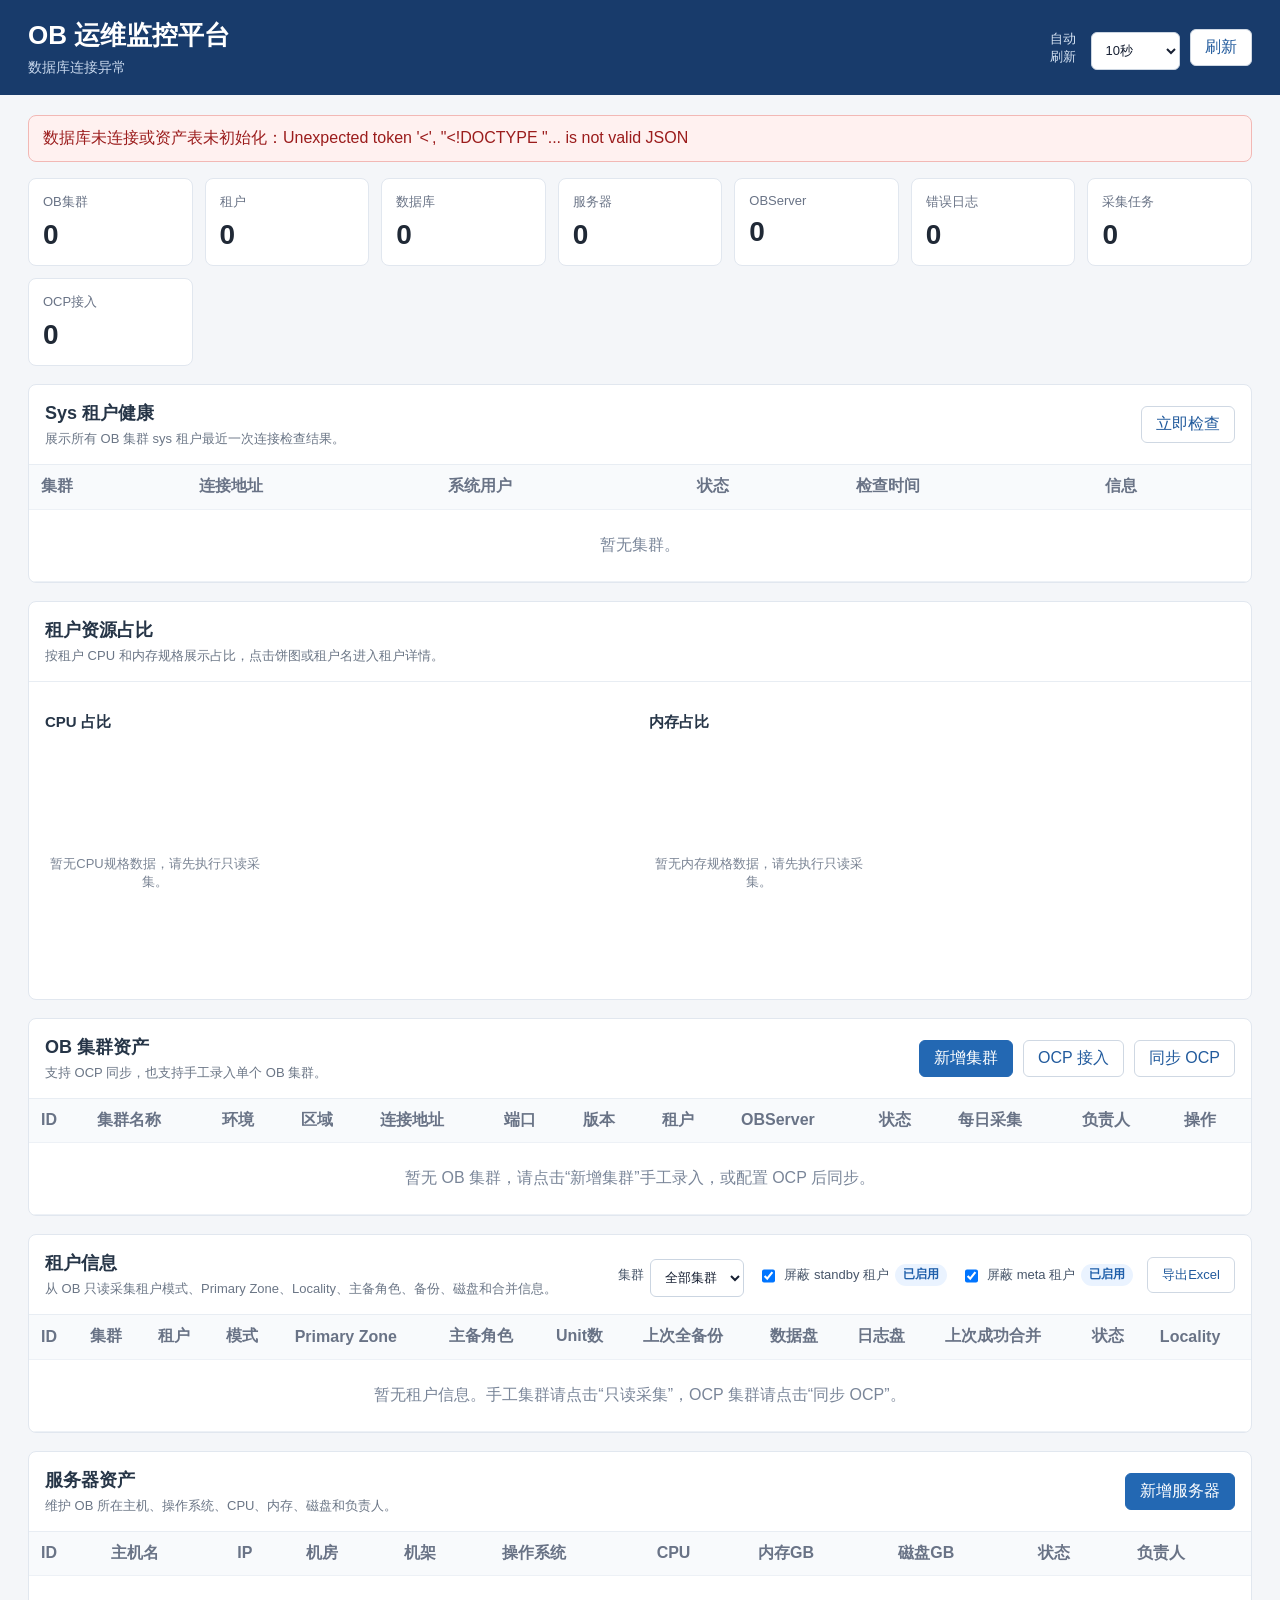
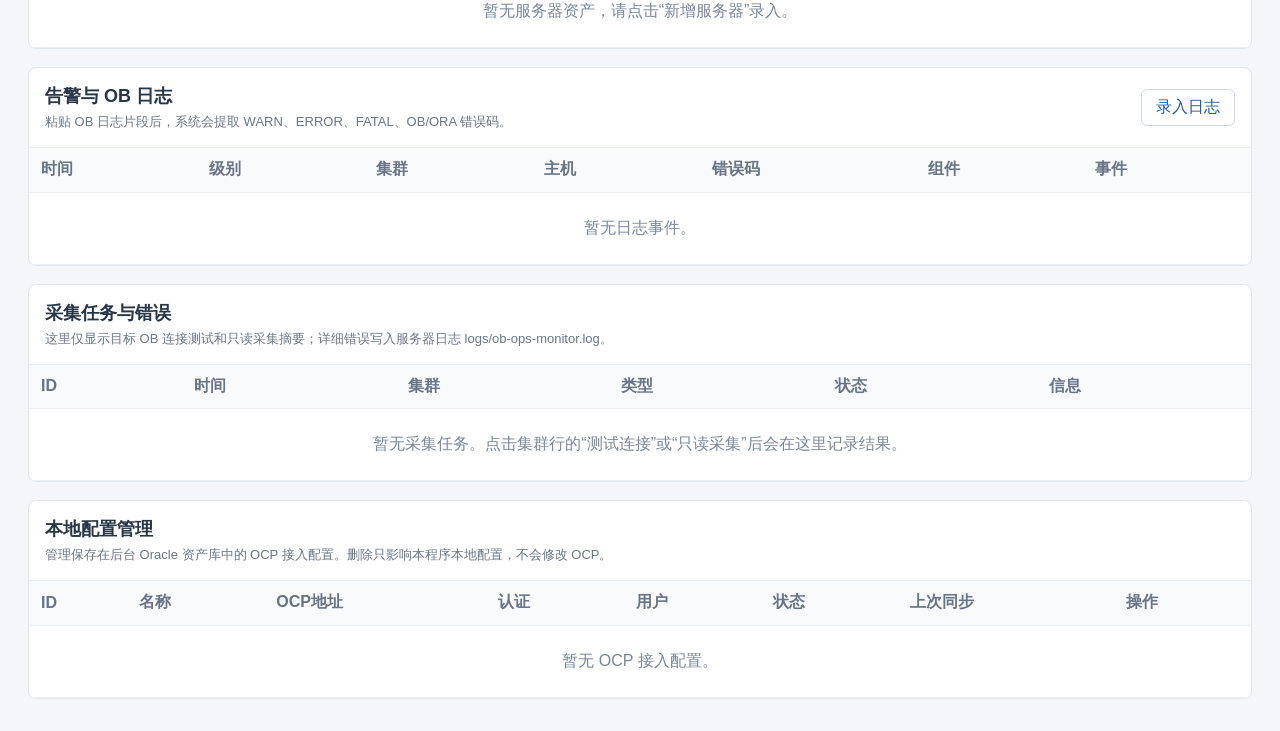
==== commit f2a8045b: "Update OB ops monitor deployment build" ====
--- a/templates/index.html
+++ b/templates/index.html
@@ -1,352 +1,399 @@
-<!doctype html>
-<html lang="zh-CN">
-<head>
-  <meta charset="utf-8">
-  <meta name="viewport" content="width=device-width, initial-scale=1">
-  <title>OB 运维监控平台</title>
-  <link rel="stylesheet" href="/static/styles.css">
-</head>
-<body>
-  <header class="topbar">
-    <div>
-      <h1>OB 运维监控平台</h1>
-      <p id="dbInfo">正在检查数据库连接...</p>
-    </div>
-    <div class="top-actions">
-      <label class="refresh">
-        自动刷新
-        <select id="refreshSeconds">
-          <option value="10">10秒</option>
-          <option value="30">30秒</option>
-          <option value="60">60秒</option>
-        </select>
-      </label>
-      <button id="refreshNow">刷新</button>
-    </div>
-  </header>
-
-  <main class="page">
+<!doctype html>
+<html lang="zh-CN">
+<head>
+  <meta charset="utf-8">
+  <meta name="viewport" content="width=device-width, initial-scale=1">
+  <title>OB 运维监控平台</title>
+  <link rel="stylesheet" href="/static/styles.css">
+</head>
+<body>
+  <header class="topbar">
+    <div>
+      <h1>OB 运维监控平台</h1>
+      <p id="dbInfo">正在检查数据库连接...</p>
+    </div>
+    <div class="top-actions">
+      <label class="refresh">
+        自动刷新
+        <select id="refreshSeconds">
+          <option value="10">10秒</option>
+          <option value="30">30秒</option>
+          <option value="60">60秒</option>
+        </select>
+      </label>
+      <button id="refreshNow">刷新</button>
+    </div>
+  </header>
+
+  <main class="page">
     <section id="statusBanner" class="status-banner hidden"></section>
 
     <section class="metrics" id="summaryCards"></section>
 
-    <section class="section resource-section" id="tenantResourceSection">
+    <section class="section" id="sysHealthSection">
       <div class="section-head">
         <div>
-          <h2>租户资源占比</h2>
-          <p>按租户 CPU 和内存规格展示占比，点击饼图或租户名进入租户详情。</p>
-        </div>
-      </div>
-      <div class="resource-grid">
-        <div class="resource-panel">
-          <h3>CPU 占比</h3>
-          <div id="cpuPie" class="pie-wrap"></div>
-          <div id="cpuTenantList" class="resource-list"></div>
-        </div>
-        <div class="resource-panel">
-          <h3>内存占比</h3>
-          <div id="memoryPie" class="pie-wrap"></div>
-          <div id="memoryTenantList" class="resource-list"></div>
-        </div>
-      </div>
-    </section>
-
-    <section class="section" id="clustersSection">
-      <div class="section-head">
-        <div>
-          <h2>OB 集群资产</h2>
-          <p>支持 OCP 同步，也支持手工录入单个 OB 集群。</p>
+          <h2>Sys 租户健康</h2>
+          <p>展示所有 OB 集群 sys 租户最近一次连接检查结果。</p>
         </div>
         <div class="actions">
-          <button class="primary" data-open="clusterModal">新增集群</button>
-          <button data-open="ocpModal">OCP 接入</button>
-          <button id="syncOcp">同步 OCP</button>
+          <button id="checkSysNow">立即检查</button>
         </div>
       </div>
       <div class="table-wrap">
         <table>
           <thead>
             <tr>
-              <th>ID</th>
-              <th>集群名称</th>
-              <th>环境</th>
-              <th>区域</th>
+              <th>集群</th>
               <th>连接地址</th>
-              <th>端口</th>
-              <th>版本</th>
-              <th>租户</th>
-              <th>OBServer</th>
+              <th>系统用户</th>
               <th>状态</th>
-              <th>负责人</th>
-              <th>操作</th>
+              <th>检查时间</th>
+              <th>信息</th>
             </tr>
           </thead>
-          <tbody id="clusterRows"></tbody>
+          <tbody id="sysHealthRows"></tbody>
         </table>
       </div>
     </section>
 
-    <section class="section" id="tenantsSection">
-      <div class="section-head">
-        <div>
-          <h2>租户信息</h2>
-          <p>从 OB 只读采集租户模式、Primary Zone、Locality、主备角色、备份、磁盘和合并信息。</p>
+    <section class="section resource-section" id="tenantResourceSection">
+      <div class="section-head">
+        <div>
+          <h2>租户资源占比</h2>
+          <p>按租户 CPU 和内存规格展示占比，点击饼图或租户名进入租户详情。</p>
+        </div>
+      </div>
+      <div class="resource-grid">
+        <div class="resource-panel">
+          <h3>CPU 占比</h3>
+          <div id="cpuPie" class="pie-wrap"></div>
+          <div id="cpuTenantList" class="resource-list"></div>
+        </div>
+        <div class="resource-panel">
+          <h3>内存占比</h3>
+          <div id="memoryPie" class="pie-wrap"></div>
+          <div id="memoryTenantList" class="resource-list"></div>
+        </div>
+      </div>
+    </section>
+
+    <section class="section" id="clustersSection">
+      <div class="section-head">
+        <div>
+          <h2>OB 集群资产</h2>
+          <p>支持 OCP 同步，也支持手工录入单个 OB 集群。</p>
+        </div>
+        <div class="actions">
+          <button class="primary" data-open="clusterModal">新增集群</button>
+          <button data-open="ocpModal">OCP 接入</button>
+          <button id="syncOcp">同步 OCP</button>
+        </div>
+      </div>
+      <div class="table-wrap">
+        <table>
+          <thead>
+            <tr>
+              <th>ID</th>
+              <th>集群名称</th>
+              <th>环境</th>
+              <th>区域</th>
+              <th>连接地址</th>
+              <th>端口</th>
+              <th>版本</th>
+              <th>租户</th>
+              <th>OBServer</th>
+              <th>状态</th>
+              <th>每日采集</th>
+              <th>负责人</th>
+              <th>操作</th>
+            </tr>
+          </thead>
+          <tbody id="clusterRows"></tbody>
+        </table>
+      </div>
+    </section>
+
+    <section class="section" id="tenantsSection">
+      <div class="section-head">
+        <div>
+          <h2>租户信息</h2>
+          <p>从 OB 只读采集租户模式、Primary Zone、Locality、主备角色、备份、磁盘和合并信息。</p>
         </div>
         <div class="tenant-filters">
+          <label>集群
+            <select id="tenantClusterFilter">
+              <option value="">全部集群</option>
+            </select>
+          </label>
           <label><input id="hideStandbyTenants" type="checkbox" checked> 屏蔽 standby 租户 <span id="hideStandbyState" class="filter-state"></span></label>
           <label><input id="hideMetaTenants" type="checkbox" checked> 屏蔽 meta 租户 <span id="hideMetaState" class="filter-state"></span></label>
+          <button id="exportTenants" type="button">导出Excel</button>
         </div>
-      </div>
-      <div class="table-wrap">
-        <table>
-          <thead>
-            <tr>
-              <th>ID</th>
-              <th>集群</th>
-              <th>租户</th>
-              <th>模式</th>
+      </div>
+      <div class="table-wrap">
+        <table>
+          <thead>
+            <tr>
+              <th>ID</th>
+              <th>集群</th>
+              <th>租户</th>
+              <th>模式</th>
               <th>Primary Zone</th>
               <th>主备角色</th>
-              <th>主备状态</th>
               <th>Unit数</th>
-              <th>CPU</th>
-              <th>内存GB</th>
               <th>上次全备份</th>
               <th>数据盘</th>
               <th>日志盘</th>
-              <th>上次成功合并</th>
-              <th>状态</th>
-              <th>Locality</th>
-            </tr>
-          </thead>
-          <tbody id="tenantRows"></tbody>
-        </table>
-      </div>
-    </section>
-
-    <section class="section" id="serversSection">
-      <div class="section-head">
-        <div>
-          <h2>服务器资产</h2>
-          <p>维护 OB 所在主机、操作系统、CPU、内存、磁盘和负责人。</p>
-        </div>
-        <div class="actions">
-          <button class="primary" data-open="serverModal">新增服务器</button>
-        </div>
-      </div>
-      <div class="table-wrap">
-        <table>
-          <thead>
-            <tr>
-              <th>ID</th>
-              <th>主机名</th>
-              <th>IP</th>
-              <th>机房</th>
-              <th>机架</th>
-              <th>操作系统</th>
-              <th>CPU</th>
-              <th>内存GB</th>
-              <th>磁盘GB</th>
-              <th>状态</th>
-              <th>负责人</th>
-            </tr>
-          </thead>
-          <tbody id="serverRows"></tbody>
-        </table>
-      </div>
-    </section>
-
-    <section class="section" id="logsSection">
-      <div class="section-head">
-        <div>
-          <h2>告警与 OB 日志</h2>
-          <p>粘贴 OB 日志片段后，系统会提取 WARN、ERROR、FATAL、OB/ORA 错误码。</p>
-        </div>
-        <div class="actions">
-          <button data-open="logModal">录入日志</button>
-        </div>
-      </div>
-      <div class="table-wrap">
-        <table>
-          <thead>
-            <tr>
-              <th>时间</th>
-              <th>级别</th>
-              <th>集群</th>
-              <th>主机</th>
-              <th>错误码</th>
-              <th>组件</th>
-              <th>事件</th>
-            </tr>
-          </thead>
-          <tbody id="logRows"></tbody>
-        </table>
-      </div>
-    </section>
-
-    <section class="section" id="jobsSection">
-      <div class="section-head">
-        <div>
-          <h2>采集任务与错误</h2>
-          <p>这里仅显示目标 OB 连接测试和只读采集摘要；详细错误写入服务器日志 logs/ob-ops-monitor.log。</p>
-        </div>
-      </div>
-      <div class="table-wrap">
-        <table>
-          <thead>
-            <tr>
-              <th>ID</th>
-              <th>时间</th>
-              <th>集群</th>
-              <th>类型</th>
-              <th>状态</th>
-              <th>信息</th>
-            </tr>
-          </thead>
-          <tbody id="jobRows"></tbody>
-        </table>
-      </div>
-    </section>
-
-    <section class="section" id="configsSection">
-      <div class="section-head">
-        <div>
-          <h2>本地配置管理</h2>
-          <p>管理保存在后台 Oracle 资产库中的 OCP 接入配置。删除只影响本程序本地配置，不会修改 OCP。</p>
-        </div>
-      </div>
-      <div class="table-wrap">
-        <table>
-          <thead>
-            <tr>
-              <th>ID</th>
-              <th>名称</th>
-              <th>OCP地址</th>
-              <th>认证</th>
-              <th>用户</th>
-              <th>状态</th>
-              <th>上次同步</th>
-              <th>操作</th>
-            </tr>
-          </thead>
-          <tbody id="ocpRows"></tbody>
-        </table>
-      </div>
-    </section>
-  </main>
-
-  <div class="modal" id="clusterModal">
-    <form id="clusterForm" class="modal-panel">
+              <th>上次成功合并</th>
+              <th>状态</th>
+              <th>Locality</th>
+            </tr>
+          </thead>
+          <tbody id="tenantRows"></tbody>
+        </table>
+      </div>
+    </section>
+
+    <section class="section" id="serversSection">
+      <div class="section-head">
+        <div>
+          <h2>服务器资产</h2>
+          <p>维护 OB 所在主机、操作系统、CPU、内存、磁盘和负责人。</p>
+        </div>
+        <div class="actions">
+          <button class="primary" data-open="serverModal">新增服务器</button>
+        </div>
+      </div>
+      <div class="table-wrap">
+        <table>
+          <thead>
+            <tr>
+              <th>ID</th>
+              <th>主机名</th>
+              <th>IP</th>
+              <th>机房</th>
+              <th>机架</th>
+              <th>操作系统</th>
+              <th>CPU</th>
+              <th>内存GB</th>
+              <th>磁盘GB</th>
+              <th>状态</th>
+              <th>负责人</th>
+            </tr>
+          </thead>
+          <tbody id="serverRows"></tbody>
+        </table>
+      </div>
+    </section>
+
+    <section class="section" id="logsSection">
+      <div class="section-head">
+        <div>
+          <h2>告警与 OB 日志</h2>
+          <p>粘贴 OB 日志片段后，系统会提取 WARN、ERROR、FATAL、OB/ORA 错误码。</p>
+        </div>
+        <div class="actions">
+          <button data-open="logModal">录入日志</button>
+        </div>
+      </div>
+      <div class="table-wrap">
+        <table>
+          <thead>
+            <tr>
+              <th>时间</th>
+              <th>级别</th>
+              <th>集群</th>
+              <th>主机</th>
+              <th>错误码</th>
+              <th>组件</th>
+              <th>事件</th>
+            </tr>
+          </thead>
+          <tbody id="logRows"></tbody>
+        </table>
+      </div>
+    </section>
+
+    <section class="section" id="jobsSection">
+      <div class="section-head">
+        <div>
+          <h2>采集任务与错误</h2>
+          <p>这里仅显示目标 OB 连接测试和只读采集摘要；详细错误写入服务器日志 logs/ob-ops-monitor.log。</p>
+        </div>
+      </div>
+      <div class="table-wrap">
+        <table>
+          <thead>
+            <tr>
+              <th>ID</th>
+              <th>时间</th>
+              <th>集群</th>
+              <th>类型</th>
+              <th>状态</th>
+              <th>信息</th>
+            </tr>
+          </thead>
+          <tbody id="jobRows"></tbody>
+        </table>
+      </div>
+    </section>
+
+    <section class="section" id="configsSection">
+      <div class="section-head">
+        <div>
+          <h2>本地配置管理</h2>
+          <p>管理保存在后台 Oracle 资产库中的 OCP 接入配置。删除只影响本程序本地配置，不会修改 OCP。</p>
+        </div>
+      </div>
+      <div class="table-wrap">
+        <table>
+          <thead>
+            <tr>
+              <th>ID</th>
+              <th>名称</th>
+              <th>OCP地址</th>
+              <th>认证</th>
+              <th>用户</th>
+              <th>状态</th>
+              <th>上次同步</th>
+              <th>操作</th>
+            </tr>
+          </thead>
+          <tbody id="ocpRows"></tbody>
+        </table>
+      </div>
+    </section>
+  </main>
+
+  <div class="modal" id="clusterModal">
+    <form id="clusterForm" class="modal-panel">
+      <div class="modal-head">
+        <h2>新增 OB 集群</h2>
+        <button type="button" class="icon-button" data-close="clusterModal">×</button>
+      </div>
+      <div class="form-grid">
+        <label>集群名称<input name="name" required placeholder="例如 gjzq-ob-prod"></label>
+        <label>环境<select name="environment"><option value="prod">生产</option><option value="test">测试</option><option value="dev">开发</option></select></label>
+        <label>区域/机房<input name="region" placeholder="例如 生产中心"></label>
+        <label>连接地址<input name="endpoint" required placeholder="OB RootService 或连接地址"></label>
+        <label>SQL端口<input name="port" type="number" value="2881"></label>
+        <label>系统用户<input name="sys_user" required value="root@sys" placeholder="root@sys 或 root@sys#集群名"></label>
+        <label>系统用户密码<input name="sys_password" type="password" placeholder="用于只读采集 OB 元数据"></label>
+        <label>OB版本<input name="version" value="4.2.1.8"></label>
+        <label>状态<select name="status"><option value="online">online</option><option value="offline">offline</option><option value="unknown">unknown</option></select></label>
+        <label>负责人<input name="owner" value="DBA"></label>
+        <label class="span-2">备注<input name="remark" placeholder="手工录入"></label>
+      </div>
+      <div class="modal-actions"><button type="submit" class="primary">保存集群</button></div>
+    </form>
+  </div>
+
+  <div class="modal" id="collectConfigModal">
+    <form id="collectConfigForm" class="modal-panel">
+      <div class="modal-head">
+        <h2>配置 OB 只读采集</h2>
+        <button type="button" class="icon-button" data-close="collectConfigModal">×</button>
+      </div>
+      <input name="cluster_id" type="hidden">
+      <div class="form-grid">
+        <label>连接地址<input name="endpoint" required placeholder="OB SQL 地址，例如 192.168.62.62"></label>
+        <label>SQL端口<input name="port" type="number" value="2881"></label>
+        <label>系统用户<input name="sys_user" required value="root@sys" placeholder="root@sys 或 root@sys#集群名"></label>
+        <label>系统用户密码<input name="sys_password" type="password" placeholder="留空则保留原密码"></label>
+      </div>
+      <p class="form-note">只读采集只会连接 OB 执行 SELECT，不会对 OB 做任何修改。</p>
+      <div class="modal-actions"><button type="submit" class="primary">保存采集配置</button></div>
+    </form>
+  </div>
+
+  <div class="modal" id="clusterScheduleModal">
+    <form id="clusterScheduleForm" class="modal-panel">
       <div class="modal-head">
-        <h2>新增 OB 集群</h2>
-        <button type="button" class="icon-button" data-close="clusterModal">×</button>
-      </div>
-      <div class="form-grid">
-        <label>集群名称<input name="name" required placeholder="例如 gjzq-ob-prod"></label>
-        <label>环境<select name="environment"><option value="prod">生产</option><option value="test">测试</option><option value="dev">开发</option></select></label>
-        <label>区域/机房<input name="region" placeholder="例如 生产中心"></label>
-        <label>连接地址<input name="endpoint" required placeholder="OB RootService 或连接地址"></label>
-        <label>SQL端口<input name="port" type="number" value="2881"></label>
-        <label>系统用户<input name="sys_user" required value="root@sys" placeholder="root@sys 或 root@sys#集群名"></label>
-        <label>系统用户密码<input name="sys_password" type="password" placeholder="用于只读采集 OB 元数据"></label>
-        <label>OB版本<input name="version" value="4.2.1.8"></label>
-        <label>状态<select name="status"><option value="online">online</option><option value="offline">offline</option><option value="unknown">unknown</option></select></label>
-        <label>负责人<input name="owner" value="DBA"></label>
-        <label class="span-2">备注<input name="remark" placeholder="手工录入"></label>
-      </div>
-      <div class="modal-actions"><button type="submit" class="primary">保存集群</button></div>
-    </form>
-  </div>
-
-  <div class="modal" id="collectConfigModal">
-    <form id="collectConfigForm" class="modal-panel">
-      <div class="modal-head">
-        <h2>配置 OB 只读采集</h2>
-        <button type="button" class="icon-button" data-close="collectConfigModal">×</button>
+        <h2>配置集群每日采集</h2>
+        <button type="button" class="icon-button" data-close="clusterScheduleModal">×</button>
       </div>
       <input name="cluster_id" type="hidden">
       <div class="form-grid">
-        <label>连接地址<input name="endpoint" required placeholder="OB SQL 地址，例如 192.168.62.62"></label>
-        <label>SQL端口<input name="port" type="number" value="2881"></label>
-        <label>系统用户<input name="sys_user" required value="root@sys" placeholder="root@sys 或 root@sys#集群名"></label>
-        <label>系统用户密码<input name="sys_password" type="password" placeholder="留空则保留原密码"></label>
+        <label class="check"><input name="enabled" type="checkbox" checked> 启用每日采集</label>
+        <label>每天采集时间<input name="run_time" type="time" value="07:00"></label>
       </div>
-      <p class="form-note">只读采集只会连接 OB 执行 SELECT，不会对 OB 做任何修改。</p>
-      <div class="modal-actions"><button type="submit" class="primary">保存采集配置</button></div>
+      <p class="form-note">定时采集会按每天指定时间执行集群只读采集；手工“只读采集”按钮仍可随时使用。</p>
+      <div class="modal-actions"><button type="submit" class="primary">保存计划</button></div>
     </form>
   </div>
 
   <div class="modal" id="serverModal">
-    <form id="serverForm" class="modal-panel">
-      <div class="modal-head">
-        <h2>新增服务器</h2>
-        <button type="button" class="icon-button" data-close="serverModal">×</button>
-      </div>
-      <div class="form-grid">
-        <label>主机名<input name="hostname" required placeholder="例如 ob01"></label>
-        <label>IP地址<input name="ip" required placeholder="例如 10.50.40.10"></label>
-        <label>机房<input name="idc"></label>
-        <label>机架<input name="rack"></label>
-        <label>操作系统<input name="os_version" value="RHEL 7.9"></label>
-        <label>CPU核数<input name="cpu_cores" type="number" value="0"></label>
-        <label>内存GB<input name="memory_gb" type="number" value="0"></label>
-        <label>磁盘GB<input name="disk_gb" type="number" value="0"></label>
-        <label>SSH端口<input name="ssh_port" type="number" value="22"></label>
-        <label>状态<select name="status"><option value="online">online</option><option value="offline">offline</option><option value="unknown">unknown</option></select></label>
-        <label>负责人<input name="owner" value="DBA"></label>
-      </div>
-      <div class="modal-actions"><button type="submit" class="primary">保存服务器</button></div>
-    </form>
-  </div>
-
-  <div class="modal" id="ocpModal">
-    <form id="ocpForm" class="modal-panel">
-      <div class="modal-head">
-        <h2>配置 OCP 接入</h2>
-        <button type="button" class="icon-button" data-close="ocpModal">×</button>
-      </div>
-      <div class="form-grid">
-        <label>连接名称<input name="name" required placeholder="生产 OCP"></label>
-        <label>OCP地址<input name="base_url" required placeholder="https://ocp.example.com"></label>
-        <label>OCP版本<input name="ocp_version" value="4.3.5-20250610160438"></label>
-        <label>API前缀<input name="api_prefix" value="/api/v2"></label>
-        <label>认证方式<select name="auth_type"><option value="basic">账号密码</option><option value="token">Bearer Token</option></select></label>
-        <label>用户名<input name="username"></label>
-        <label>密码<input name="password" type="password"></label>
-        <label>Token<input name="token"></label>
-        <label class="check span-2"><input name="verify_ssl" type="checkbox" checked> 校验 HTTPS 证书</label>
-      </div>
-      <div class="modal-actions"><button type="submit" class="primary">保存并测试</button></div>
-    </form>
-  </div>
-
-  <div class="modal" id="logModal">
-    <form id="logForm" class="modal-panel">
-      <div class="modal-head">
-        <h2>录入 OB 日志</h2>
-        <button type="button" class="icon-button" data-close="logModal">×</button>
-      </div>
-      <div class="form-grid">
-        <label>集群 ID<input name="cluster_id" type="number" placeholder="可选"></label>
-        <label>服务器 IP<input name="server_ip"></label>
-        <label class="span-2">日志路径<input name="log_path" placeholder="/home/admin/oceanbase/log/observer.log"></label>
-        <label class="span-2">日志内容<textarea name="raw_log" required></textarea></label>
-      </div>
-      <div class="modal-actions"><button type="submit" class="primary">解析并入库</button></div>
-    </form>
-  </div>
-
-  <div class="modal" id="detailModal">
-    <div class="modal-panel wide">
-      <div class="modal-head">
-        <h2 id="detailTitle">集群详情</h2>
-        <button type="button" class="icon-button" data-close="detailModal">×</button>
-      </div>
-      <div id="detailBody"></div>
-    </div>
-  </div>
-
-  <div class="toast" id="toast"></div>
-  <script src="/static/app.js"></script>
-</body>
-</html>
+    <form id="serverForm" class="modal-panel">
+      <div class="modal-head">
+        <h2>新增服务器</h2>
+        <button type="button" class="icon-button" data-close="serverModal">×</button>
+      </div>
+      <div class="form-grid">
+        <label>主机名<input name="hostname" required placeholder="例如 ob01"></label>
+        <label>IP地址<input name="ip" required placeholder="例如 10.50.40.10"></label>
+        <label>机房<input name="idc"></label>
+        <label>机架<input name="rack"></label>
+        <label>操作系统<input name="os_version" value="RHEL 7.9"></label>
+        <label>CPU核数<input name="cpu_cores" type="number" value="0"></label>
+        <label>内存GB<input name="memory_gb" type="number" value="0"></label>
+        <label>磁盘GB<input name="disk_gb" type="number" value="0"></label>
+        <label>SSH端口<input name="ssh_port" type="number" value="22"></label>
+        <label>状态<select name="status"><option value="online">online</option><option value="offline">offline</option><option value="unknown">unknown</option></select></label>
+        <label>负责人<input name="owner" value="DBA"></label>
+      </div>
+      <div class="modal-actions"><button type="submit" class="primary">保存服务器</button></div>
+    </form>
+  </div>
+
+  <div class="modal" id="ocpModal">
+    <form id="ocpForm" class="modal-panel">
+      <div class="modal-head">
+        <h2>配置 OCP 接入</h2>
+        <button type="button" class="icon-button" data-close="ocpModal">×</button>
+      </div>
+      <div class="form-grid">
+        <label>连接名称<input name="name" required placeholder="生产 OCP"></label>
+        <label>OCP地址<input name="base_url" required placeholder="https://ocp.example.com"></label>
+        <label>OCP版本<input name="ocp_version" value="4.3.5-20250610160438"></label>
+        <label>API前缀<input name="api_prefix" value="/api/v2"></label>
+        <label>认证方式<select name="auth_type"><option value="basic">账号密码</option><option value="token">Bearer Token</option></select></label>
+        <label>用户名<input name="username"></label>
+        <label>密码<input name="password" type="password"></label>
+        <label>Token<input name="token"></label>
+        <label class="check span-2"><input name="verify_ssl" type="checkbox" checked> 校验 HTTPS 证书</label>
+      </div>
+      <div class="modal-actions"><button type="submit" class="primary">保存并测试</button></div>
+    </form>
+  </div>
+
+  <div class="modal" id="logModal">
+    <form id="logForm" class="modal-panel">
+      <div class="modal-head">
+        <h2>录入 OB 日志</h2>
+        <button type="button" class="icon-button" data-close="logModal">×</button>
+      </div>
+      <div class="form-grid">
+        <label>集群 ID<input name="cluster_id" type="number" placeholder="可选"></label>
+        <label>服务器 IP<input name="server_ip"></label>
+        <label class="span-2">日志路径<input name="log_path" placeholder="/home/admin/oceanbase/log/observer.log"></label>
+        <label class="span-2">日志内容<textarea name="raw_log" required></textarea></label>
+      </div>
+      <div class="modal-actions"><button type="submit" class="primary">解析并入库</button></div>
+    </form>
+  </div>
+
+  <div class="modal" id="detailModal">
+    <div class="modal-panel wide">
+      <div class="modal-head">
+        <h2 id="detailTitle">集群详情</h2>
+        <button type="button" class="icon-button" data-close="detailModal">×</button>
+      </div>
+      <div id="detailBody"></div>
+    </div>
+  </div>
+
+  <div class="toast" id="toast"></div>
+  <script src="/static/app.js"></script>
+</body>
+</html>
--- a/static/styles.css
+++ b/static/styles.css
@@ -1,697 +1,701 @@
-:root {
-  color-scheme: light;
-  font-family: "Microsoft YaHei", "Segoe UI", Arial, sans-serif;
-  background: #f4f6f9;
-  color: #202936;
-}
-
-* {
-  box-sizing: border-box;
-}
-
-body {
-  margin: 0;
-  background: #f4f6f9;
-}
-
-.topbar {
-  display: flex;
-  justify-content: space-between;
-  gap: 24px;
-  align-items: center;
-  min-height: 88px;
-  padding: 18px 28px;
-  background: #183b6b;
-  color: #fff;
-}
-
-h1,
-h2,
-p {
-  margin: 0;
-}
-
-h1 {
-  font-size: 26px;
-}
-
-.topbar p {
-  margin-top: 6px;
-  color: #c7d7ec;
-  font-size: 14px;
-}
-
-.top-actions,
-.actions,
-.row-actions,
-.modal-actions {
-  display: flex;
-  flex-wrap: wrap;
-  gap: 10px;
-  align-items: center;
-  justify-content: flex-end;
-}
-
-.refresh {
-  display: inline-flex;
-  gap: 8px;
-  align-items: center;
-  color: #d8e5f5;
-}
-
-button,
-select,
-input,
-textarea {
-  font: inherit;
-}
-
-button {
-  min-height: 36px;
-  border: 1px solid #cfd8e3;
-  border-radius: 6px;
-  padding: 7px 14px;
-  color: #225b9d;
-  background: #fff;
-  cursor: pointer;
-}
-
-button.primary {
-  border-color: #2368b3;
-  color: #fff;
-  background: #2368b3;
-}
-
-button.small {
-  min-height: 28px;
-  padding: 4px 9px;
-  font-size: 12px;
-}
-
-button.danger {
-  border-color: #f1b4b4;
-  color: #b42318;
-  background: #fff7f7;
-}
-
-.link-button {
-  min-height: auto;
-  border: 0;
-  padding: 0;
-  color: #2368b3;
-  background: transparent;
-  font-weight: 700;
-}
-
-button:hover {
-  filter: brightness(0.97);
-}
-
-.page {
-  padding: 20px 28px 32px;
-}
-
-.status-banner {
-  margin-bottom: 16px;
-  border: 1px solid #f2b8b5;
-  border-radius: 8px;
-  padding: 12px 14px;
-  color: #9b1c1c;
-  background: #fff1f0;
-}
-
-.hidden {
-  display: none;
-}
-
-.metrics {
-  display: grid;
-  grid-template-columns: repeat(7, minmax(120px, 1fr));
-  gap: 12px;
-  margin-bottom: 18px;
-}
-
-.metric-card {
-  border: 1px solid #e1e7ef;
-  border-radius: 8px;
-  padding: 14px;
-  background: #fff;
-}
-
-.metric-card.clickable {
-  cursor: pointer;
-}
-
-.metric-card.clickable:hover {
-  border-color: #82b2ea;
-  box-shadow: 0 6px 18px rgba(35, 104, 179, 0.12);
-}
-
-.metric-card span {
-  display: block;
-  color: #697386;
-  font-size: 13px;
-}
-
-.metric-card strong {
-  display: block;
-  margin-top: 8px;
-  font-size: 28px;
-}
-
-.resource-grid {
-  display: grid;
-  grid-template-columns: repeat(2, minmax(0, 1fr));
-  gap: 18px;
-  padding: 16px;
-}
-
-.resource-panel {
-  display: grid;
-  grid-template-columns: 220px minmax(0, 1fr);
-  gap: 16px;
-  align-items: start;
-}
-
-.resource-panel h3 {
-  grid-column: 1 / -1;
-  color: #263547;
-  font-size: 15px;
-}
-
-.pie-wrap {
-  min-height: 220px;
-  display: grid;
-  place-items: center;
-}
-
-.pie-chart {
-  width: 220px;
-  height: 220px;
-}
-
-.pie-chart path {
-  cursor: pointer;
-  transition: filter 0.15s ease;
-}
-
-.pie-chart path:hover {
-  filter: brightness(0.9);
-}
-
-.pie-total {
-  fill: #1f2937;
-  font-size: 15px;
-  font-weight: 800;
-}
-
-.pie-unit {
-  fill: #64748b;
-  font-size: 10px;
-}
-
-.empty-chart {
-  color: #7a8494;
-  font-size: 13px;
-  text-align: center;
-}
-
-.resource-list {
-  display: grid;
-  gap: 8px;
-  max-height: 260px;
-  overflow: auto;
-}
-
-.resource-item {
-  display: grid;
-  grid-template-columns: 12px minmax(0, 1fr) auto auto;
-  gap: 8px;
-  align-items: center;
-  width: 100%;
-  border: 1px solid #e1e7ef;
-  border-radius: 8px;
-  background: #fff;
-  padding: 8px 10px;
-  color: #334155;
-  text-align: left;
-  cursor: pointer;
-}
-
-.resource-item:hover {
-  background: #f8fafc;
-}
-
-.resource-swatch {
-  width: 10px;
-  height: 10px;
-  border-radius: 999px;
-}
-
-.resource-name {
-  overflow: hidden;
-  text-overflow: ellipsis;
-  white-space: nowrap;
-}
-
-.resource-item strong {
-  font-size: 13px;
-}
-
-.resource-item em {
-  color: #64748b;
-  font-size: 12px;
-  font-style: normal;
-}
-
-.section {
-  margin-top: 18px;
-  border: 1px solid #e1e7ef;
-  border-radius: 8px;
-  background: #fff;
-  overflow: hidden;
-}
-
-.section-head {
-  display: flex;
-  justify-content: space-between;
-  gap: 18px;
-  align-items: center;
-  padding: 16px;
-  border-bottom: 1px solid #e8edf3;
-}
-
-.section-head h2 {
-  color: #263547;
-  font-size: 18px;
-}
-
-.section-head p {
-  margin-top: 5px;
-  color: #6b7686;
-  font-size: 13px;
-}
-
-.tenant-filters {
-  display: flex;
-  gap: 14px;
-  align-items: center;
-  flex-wrap: wrap;
-  color: #40516a;
-  font-size: 13px;
-}
-
-.tenant-filters label {
-  display: inline-flex;
-  gap: 6px;
-  align-items: center;
-  white-space: nowrap;
-}
-
-.filter-state {
-  display: inline-flex;
-  align-items: center;
-  height: 22px;
-  padding: 0 8px;
-  border-radius: 999px;
-  font-size: 12px;
-  font-weight: 700;
-}
-
-.filter-state.enabled {
-  color: #1f5faa;
-  background: #eaf3ff;
-}
-
-.filter-state.disabled {
-  color: #7a8494;
-  background: #eef1f5;
-}
-
-.table-wrap {
-  overflow: auto;
-}
-
-table {
-  width: 100%;
-  min-width: 1080px;
-  border-collapse: collapse;
-}
-
-th,
-td {
-  height: 44px;
-  border-bottom: 1px solid #edf1f6;
-  padding: 0 12px;
-  text-align: left;
-  white-space: nowrap;
-}
-
-.tenant-primary {
-  color: #c62828;
-  font-weight: 700;
-}
-
-.tenant-standby {
-  color: #b7791f;
-  font-weight: 700;
-}
-
-.tenant-row-primary td {
-  background: #fff7f7;
-}
-
-.tenant-row-standby td {
-  background: #fffaf0;
-}
-
-.backup-overdue {
-  color: #c62828;
-  font-weight: 700;
-}
-
-.backup-overdue small {
-  color: #c62828;
-  font-weight: 700;
-}
-
-th {
-  color: #697386;
-  background: #f8fafc;
-  font-weight: 700;
-}
-
-td {
-  color: #334155;
-}
-
-.message-cell {
-  max-width: 520px;
-  overflow: hidden;
-  text-overflow: ellipsis;
-}
-
-.empty {
-  height: 72px;
-  color: #7a8699;
-  text-align: center;
-}
-
-.badge {
-  display: inline-flex;
-  min-width: 62px;
-  justify-content: center;
-  border-radius: 999px;
-  padding: 4px 9px;
-  color: #42526e;
-  background: #eef2f7;
-  font-size: 12px;
-  font-weight: 700;
-}
-
-.badge.online,
-.badge.success,
-.badge.info {
-  color: #146c43;
-  background: #e8f6ef;
-}
-
-.badge.error,
-.badge.failed,
-.badge.fatal {
-  color: #b42318;
-  background: #fff1f0;
-}
-
-.badge.warn {
-  color: #a15c07;
-  background: #fff7e6;
-}
-
-.modal {
-  display: none;
-  position: fixed;
-  inset: 0;
-  z-index: 50;
-  align-items: flex-start;
-  justify-content: center;
-  padding: 60px 20px;
-  background: rgba(15, 23, 42, 0.45);
-  overflow: auto;
-}
-
-.modal.open {
-  display: flex;
-}
-
-.modal-panel {
-  width: min(760px, 96vw);
-  border-radius: 8px;
-  padding: 20px;
-  background: #fff;
-  box-shadow: 0 24px 80px rgba(15, 23, 42, 0.25);
-}
-
-.modal-panel.wide {
-  width: min(1180px, 98vw);
-}
-
-.modal-head {
-  display: flex;
-  align-items: center;
-  justify-content: space-between;
-  margin-bottom: 16px;
-}
-
-.icon-button {
-  min-width: 34px;
-  min-height: 34px;
-  padding: 0;
-  border-radius: 50%;
-  color: #475569;
-  background: #f1f5f9;
-}
-
-.form-grid {
-  display: grid;
-  grid-template-columns: repeat(2, minmax(0, 1fr));
-  gap: 14px;
-}
-
-label {
-  color: #475569;
-  font-size: 13px;
-}
-
-input,
-select,
-textarea {
-  display: block;
-  width: 100%;
-  min-height: 38px;
-  margin-top: 6px;
-  border: 1px solid #cbd5e1;
-  border-radius: 6px;
-  padding: 8px 10px;
-  color: #172033;
-  background: #fff;
-}
-
-textarea {
-  min-height: 180px;
-  resize: vertical;
-}
-
-.span-2 {
-  grid-column: 1 / -1;
-}
-
-.check {
-  display: flex;
-  gap: 8px;
-  align-items: center;
-}
-
-.check input {
-  width: auto;
-  min-height: auto;
-  margin: 0;
-}
-
-.modal-actions {
-  margin-top: 18px;
-}
-
-.form-note {
-  margin-top: 12px;
-  color: #64748b;
-  font-size: 13px;
-}
-
-.inline-form {
-  display: grid;
-  grid-template-columns: repeat(4, minmax(140px, 1fr));
-  gap: 12px;
-  align-items: end;
-}
-
-.inline-form label {
-  display: grid;
-  gap: 5px;
-  color: #5c6a7e;
-  font-size: 13px;
-}
-
-.inline-form .check {
-  align-self: center;
-}
-
-.history-chart {
-  border: 1px solid #e2e8f0;
-  border-radius: 8px;
-  padding: 12px;
-  background: #fff;
-  overflow: auto;
-}
-
-.line-chart {
-  width: 100%;
-  min-width: 520px;
-  height: 220px;
-}
-
-.axis {
-  stroke: #cbd5e1;
-  stroke-width: 1;
-}
-
-.capacity-line {
-  fill: none;
-  stroke: #2563eb;
-  stroke-width: 3;
-}
-
-.capacity-line.secondary {
-  stroke: #f59e0b;
-  stroke-dasharray: 6 4;
-}
-
-.capacity-point {
-  fill: #fff;
-  stroke: #2563eb;
-  stroke-width: 2;
-}
-
-.chart-label {
-  fill: #64748b;
-  font-size: 12px;
-}
-
-.detail-grid {
-  display: grid;
-  grid-template-columns: repeat(3, minmax(0, 1fr));
-  gap: 12px;
-  margin-bottom: 16px;
-}
-
-.detail-grid div {
-  border: 1px solid #e2e8f0;
-  border-radius: 8px;
-  padding: 12px;
-  background: #f8fafc;
-}
-
-.detail-metric {
-  border: 1px solid #e2e8f0;
-  border-radius: 8px;
-  padding: 12px;
-  background: #f8fafc;
-  text-align: left;
-  cursor: pointer;
-}
-
-.detail-metric:hover {
-  border-color: #82b2ea;
-  background: #f1f7ff;
-}
-
-.detail-grid span {
-  display: block;
-  color: #64748b;
-  font-size: 12px;
-}
-
-.detail-grid b {
-  display: block;
-  margin-top: 6px;
-  overflow-wrap: anywhere;
-}
-
-.schedule-summary {
-  align-self: center;
-  color: #40516a;
-  font-size: 13px;
-}
-
+:root {
+  color-scheme: light;
+  font-family: "Microsoft YaHei", "Segoe UI", Arial, sans-serif;
+  background: #f4f6f9;
+  color: #202936;
+}
+
+* {
+  box-sizing: border-box;
+}
+
+body {
+  margin: 0;
+  background: #f4f6f9;
+}
+
+.topbar {
+  display: flex;
+  justify-content: space-between;
+  gap: 24px;
+  align-items: center;
+  min-height: 88px;
+  padding: 18px 28px;
+  background: #183b6b;
+  color: #fff;
+}
+
+h1,
+h2,
+p {
+  margin: 0;
+}
+
+h1 {
+  font-size: 26px;
+}
+
+.topbar p {
+  margin-top: 6px;
+  color: #c7d7ec;
+  font-size: 14px;
+}
+
+.top-actions,
+.actions,
+.row-actions,
+.modal-actions {
+  display: flex;
+  flex-wrap: wrap;
+  gap: 10px;
+  align-items: center;
+  justify-content: flex-end;
+}
+
+.refresh {
+  display: inline-flex;
+  gap: 8px;
+  align-items: center;
+  color: #d8e5f5;
+}
+
+button,
+select,
+input,
+textarea {
+  font: inherit;
+}
+
+button {
+  min-height: 36px;
+  border: 1px solid #cfd8e3;
+  border-radius: 6px;
+  padding: 7px 14px;
+  color: #225b9d;
+  background: #fff;
+  cursor: pointer;
+}
+
+button.primary {
+  border-color: #2368b3;
+  color: #fff;
+  background: #2368b3;
+}
+
+button.small {
+  min-height: 28px;
+  padding: 4px 9px;
+  font-size: 12px;
+}
+
+button.danger {
+  border-color: #f1b4b4;
+  color: #b42318;
+  background: #fff7f7;
+}
+
+.link-button {
+  min-height: auto;
+  border: 0;
+  padding: 0;
+  color: #2368b3;
+  background: transparent;
+  font-weight: 700;
+}
+
+button:hover {
+  filter: brightness(0.97);
+}
+
+.page {
+  padding: 20px 28px 32px;
+}
+
+.status-banner {
+  margin-bottom: 16px;
+  border: 1px solid #f2b8b5;
+  border-radius: 8px;
+  padding: 12px 14px;
+  color: #9b1c1c;
+  background: #fff1f0;
+}
+
+.hidden {
+  display: none;
+}
+
+.metrics {
+  display: grid;
+  grid-template-columns: repeat(7, minmax(120px, 1fr));
+  gap: 12px;
+  margin-bottom: 18px;
+}
+
+.metric-card {
+  border: 1px solid #e1e7ef;
+  border-radius: 8px;
+  padding: 14px;
+  background: #fff;
+}
+
+.metric-card.clickable {
+  cursor: pointer;
+}
+
+.metric-card.clickable:hover {
+  border-color: #82b2ea;
+  box-shadow: 0 6px 18px rgba(35, 104, 179, 0.12);
+}
+
+.metric-card span {
+  display: block;
+  color: #697386;
+  font-size: 13px;
+}
+
+.metric-card strong {
+  display: block;
+  margin-top: 8px;
+  font-size: 28px;
+}
+
+.resource-grid {
+  display: grid;
+  grid-template-columns: repeat(2, minmax(0, 1fr));
+  gap: 18px;
+  padding: 16px;
+}
+
+.resource-panel {
+  display: grid;
+  grid-template-columns: 220px minmax(0, 1fr);
+  gap: 16px;
+  align-items: start;
+}
+
+.resource-panel h3 {
+  grid-column: 1 / -1;
+  color: #263547;
+  font-size: 15px;
+}
+
+.pie-wrap {
+  min-height: 220px;
+  display: grid;
+  place-items: center;
+}
+
+.pie-chart {
+  width: 220px;
+  height: 220px;
+}
+
+.pie-chart path {
+  cursor: pointer;
+  transition: filter 0.15s ease;
+}
+
+.pie-chart path:hover {
+  filter: brightness(0.9);
+}
+
+.pie-total {
+  fill: #1f2937;
+  font-size: 15px;
+  font-weight: 800;
+}
+
+.pie-unit {
+  fill: #64748b;
+  font-size: 10px;
+}
+
+.empty-chart {
+  color: #7a8494;
+  font-size: 13px;
+  text-align: center;
+}
+
+.resource-list {
+  display: grid;
+  gap: 8px;
+  max-height: 260px;
+  overflow: auto;
+}
+
+.resource-item {
+  display: grid;
+  grid-template-columns: 12px minmax(0, 1fr) auto auto;
+  gap: 8px;
+  align-items: center;
+  width: 100%;
+  border: 1px solid #e1e7ef;
+  border-radius: 8px;
+  background: #fff;
+  padding: 8px 10px;
+  color: #334155;
+  text-align: left;
+  cursor: pointer;
+}
+
+.resource-item:hover {
+  background: #f8fafc;
+}
+
+.resource-swatch {
+  width: 10px;
+  height: 10px;
+  border-radius: 999px;
+}
+
+.resource-name {
+  overflow: hidden;
+  text-overflow: ellipsis;
+  white-space: nowrap;
+}
+
+.resource-item strong {
+  font-size: 13px;
+}
+
+.resource-item em {
+  color: #64748b;
+  font-size: 12px;
+  font-style: normal;
+}
+
+.section {
+  margin-top: 18px;
+  border: 1px solid #e1e7ef;
+  border-radius: 8px;
+  background: #fff;
+  overflow: hidden;
+}
+
+.section-head {
+  display: flex;
+  justify-content: space-between;
+  gap: 18px;
+  align-items: center;
+  padding: 16px;
+  border-bottom: 1px solid #e8edf3;
+}
+
+.section-head h2 {
+  color: #263547;
+  font-size: 18px;
+}
+
+.section-head p {
+  margin-top: 5px;
+  color: #6b7686;
+  font-size: 13px;
+}
+
+.tenant-filters {
+  display: flex;
+  gap: 14px;
+  align-items: center;
+  flex-wrap: wrap;
+  color: #40516a;
+  font-size: 13px;
+}
+
+.tenant-filters label {
+  display: inline-flex;
+  gap: 6px;
+  align-items: center;
+  white-space: nowrap;
+}
+
+.filter-state {
+  display: inline-flex;
+  align-items: center;
+  height: 22px;
+  padding: 0 8px;
+  border-radius: 999px;
+  font-size: 12px;
+  font-weight: 700;
+}
+
+.filter-state.enabled {
+  color: #1f5faa;
+  background: #eaf3ff;
+}
+
+.filter-state.disabled {
+  color: #7a8494;
+  background: #eef1f5;
+}
+
+.table-wrap {
+  overflow: auto;
+}
+
+table {
+  width: 100%;
+  min-width: 1080px;
+  border-collapse: collapse;
+}
+
+th,
+td {
+  height: 44px;
+  border-bottom: 1px solid #edf1f6;
+  padding: 0 12px;
+  text-align: left;
+  white-space: nowrap;
+}
+
+.tenant-primary {
+  color: #c62828;
+  font-weight: 700;
+}
+
+.tenant-standby {
+  color: #b7791f;
+  font-weight: 700;
+}
+
+.tenant-row-primary td {
+  background: #fff7f7;
+}
+
+.tenant-row-standby td {
+  background: #fffaf0;
+}
+
+.backup-overdue {
+  color: #c62828;
+  font-weight: 700;
+}
+
+.backup-overdue small {
+  color: #c62828;
+  font-weight: 700;
+}
+
+th {
+  color: #697386;
+  background: #f8fafc;
+  font-weight: 700;
+}
+
+td {
+  color: #334155;
+}
+
+.message-cell {
+  max-width: 520px;
+  overflow: hidden;
+  text-overflow: ellipsis;
+}
+
+.empty {
+  height: 72px;
+  color: #7a8699;
+  text-align: center;
+}
+
+.badge {
+  display: inline-flex;
+  min-width: 62px;
+  justify-content: center;
+  border-radius: 999px;
+  padding: 4px 9px;
+  color: #42526e;
+  background: #eef2f7;
+  font-size: 12px;
+  font-weight: 700;
+}
+
+.badge.online,
+.badge.success,
+.badge.info {
+  color: #146c43;
+  background: #e8f6ef;
+}
+
+.badge.error,
+.badge.failed,
+.badge.fatal {
+  color: #b42318;
+  background: #fff1f0;
+}
+
+.badge.warn {
+  color: #a15c07;
+  background: #fff7e6;
+}
+
+.modal {
+  display: none;
+  position: fixed;
+  inset: 0;
+  z-index: 50;
+  align-items: flex-start;
+  justify-content: center;
+  padding: 60px 20px;
+  background: rgba(15, 23, 42, 0.45);
+  overflow: auto;
+}
+
+.modal.open {
+  display: flex;
+}
+
+.modal-panel {
+  width: min(760px, 96vw);
+  border-radius: 8px;
+  padding: 20px;
+  background: #fff;
+  box-shadow: 0 24px 80px rgba(15, 23, 42, 0.25);
+}
+
+.modal-panel.wide {
+  width: min(1180px, 98vw);
+}
+
+.modal-head {
+  display: flex;
+  align-items: center;
+  justify-content: space-between;
+  margin-bottom: 16px;
+}
+
+.icon-button {
+  min-width: 34px;
+  min-height: 34px;
+  padding: 0;
+  border-radius: 50%;
+  color: #475569;
+  background: #f1f5f9;
+}
+
+.form-grid {
+  display: grid;
+  grid-template-columns: repeat(2, minmax(0, 1fr));
+  gap: 14px;
+}
+
+label {
+  color: #475569;
+  font-size: 13px;
+}
+
+input,
+select,
+textarea {
+  display: block;
+  width: 100%;
+  min-height: 38px;
+  margin-top: 6px;
+  border: 1px solid #cbd5e1;
+  border-radius: 6px;
+  padding: 8px 10px;
+  color: #172033;
+  background: #fff;
+}
+
+textarea {
+  min-height: 180px;
+  resize: vertical;
+}
+
+.span-2 {
+  grid-column: 1 / -1;
+}
+
+.check {
+  display: flex;
+  gap: 8px;
+  align-items: center;
+}
+
+.check input {
+  width: auto;
+  min-height: auto;
+  margin: 0;
+}
+
+.modal-actions {
+  margin-top: 18px;
+}
+
+.form-note {
+  margin-top: 12px;
+  color: #64748b;
+  font-size: 13px;
+}
+
+.inline-form {
+  display: grid;
+  grid-template-columns: repeat(4, minmax(140px, 1fr));
+  gap: 12px;
+  align-items: end;
+}
+
+.inline-form label {
+  display: grid;
+  gap: 5px;
+  color: #5c6a7e;
+  font-size: 13px;
+}
+
+.inline-form .check {
+  align-self: center;
+}
+
+.history-chart {
+  border: 1px solid #e2e8f0;
+  border-radius: 8px;
+  padding: 12px;
+  background: #fff;
+  overflow: auto;
+}
+
+.line-chart {
+  width: 100%;
+  min-width: 520px;
+  height: 220px;
+}
+
+.axis {
+  stroke: #cbd5e1;
+  stroke-width: 1;
+}
+
+.capacity-line {
+  fill: none;
+  stroke: #2563eb;
+  stroke-width: 3;
+}
+
+.capacity-line.secondary {
+  stroke: #f59e0b;
+  stroke-dasharray: 6 4;
+}
+
+.capacity-point {
+  fill: #fff;
+  stroke: #2563eb;
+  stroke-width: 2;
+}
+
+.chart-label {
+  fill: #64748b;
+  font-size: 12px;
+}
+
+.detail-grid {
+  display: grid;
+  grid-template-columns: repeat(3, minmax(0, 1fr));
+  gap: 12px;
+  margin-bottom: 16px;
+}
+
+.detail-grid div {
+  border: 1px solid #e2e8f0;
+  border-radius: 8px;
+  padding: 12px;
+  background: #f8fafc;
+}
+
+.detail-metric {
+  border: 1px solid #e2e8f0;
+  border-radius: 8px;
+  padding: 12px;
+  background: #f8fafc;
+  text-align: left;
+  cursor: pointer;
+}
+
+.detail-metric:hover {
+  border-color: #82b2ea;
+  background: #f1f7ff;
+}
+
+.detail-grid span {
+  display: block;
+  color: #64748b;
+  font-size: 12px;
+}
+
+.detail-grid b {
+  display: block;
+  margin-top: 6px;
+  overflow-wrap: anywhere;
+}
+
+.schedule-summary {
+  align-self: center;
+  color: #40516a;
+  font-size: 13px;
+}
+
 .hidden {
   display: none !important;
 }
 
-.detail-section {
-  margin-top: 18px;
+.health-row-bad {
+  background: #fff1f2;
 }
 
-.detail-section h3 {
-  margin: 0 0 8px;
-  font-size: 16px;
-}
-
-.toast {
-  position: fixed;
-  right: 24px;
-  bottom: 24px;
-  z-index: 80;
-  max-width: min(520px, 90vw);
-  border-radius: 8px;
-  padding: 12px 14px;
-  color: #fff;
-  background: rgba(22, 31, 45, 0.94);
-  opacity: 0;
-  pointer-events: none;
-  transform: translateY(8px);
-  transition: opacity 0.16s ease, transform 0.16s ease;
-}
-
-.toast.show {
-  opacity: 1;
-  transform: translateY(0);
-}
-
-@media (max-width: 1100px) {
-  .metrics {
-    grid-template-columns: repeat(3, 1fr);
-  }
-
-  .resource-grid,
-  .resource-panel {
-    grid-template-columns: 1fr;
-  }
-
-  .topbar,
-  .section-head {
-    align-items: flex-start;
-    flex-direction: column;
-  }
-
-  .inline-form {
-    grid-template-columns: repeat(2, minmax(140px, 1fr));
-  }
-}
-
-@media (max-width: 720px) {
-  .metrics,
-  .form-grid,
-  .inline-form {
-    grid-template-columns: 1fr;
-  }
-}
+.detail-section {
+  margin-top: 18px;
+}
+
+.detail-section h3 {
+  margin: 0 0 8px;
+  font-size: 16px;
+}
+
+.toast {
+  position: fixed;
+  right: 24px;
+  bottom: 24px;
+  z-index: 80;
+  max-width: min(520px, 90vw);
+  border-radius: 8px;
+  padding: 12px 14px;
+  color: #fff;
+  background: rgba(22, 31, 45, 0.94);
+  opacity: 0;
+  pointer-events: none;
+  transform: translateY(8px);
+  transition: opacity 0.16s ease, transform 0.16s ease;
+}
+
+.toast.show {
+  opacity: 1;
+  transform: translateY(0);
+}
+
+@media (max-width: 1100px) {
+  .metrics {
+    grid-template-columns: repeat(3, 1fr);
+  }
+
+  .resource-grid,
+  .resource-panel {
+    grid-template-columns: 1fr;
+  }
+
+  .topbar,
+  .section-head {
+    align-items: flex-start;
+    flex-direction: column;
+  }
+
+  .inline-form {
+    grid-template-columns: repeat(2, minmax(140px, 1fr));
+  }
+}
+
+@media (max-width: 720px) {
+  .metrics,
+  .form-grid,
+  .inline-form {
+    grid-template-columns: 1fr;
+  }
+}
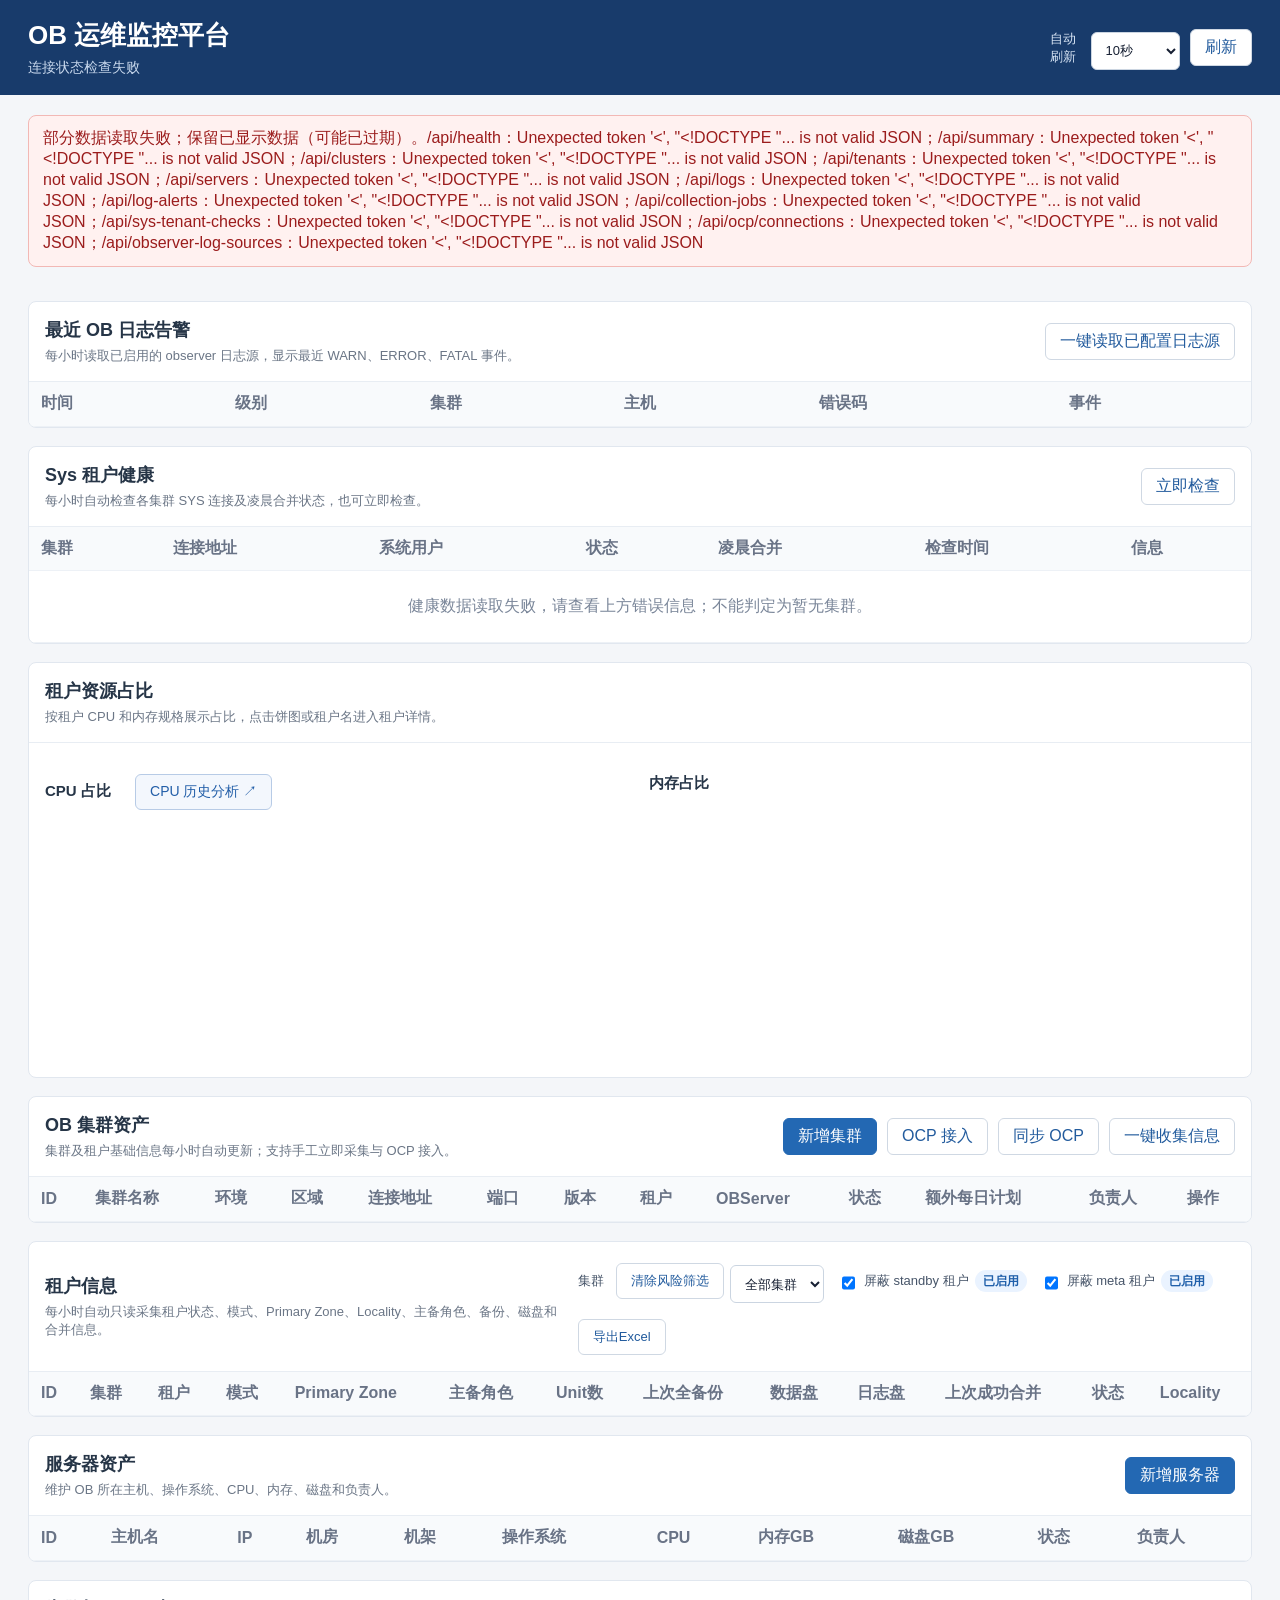
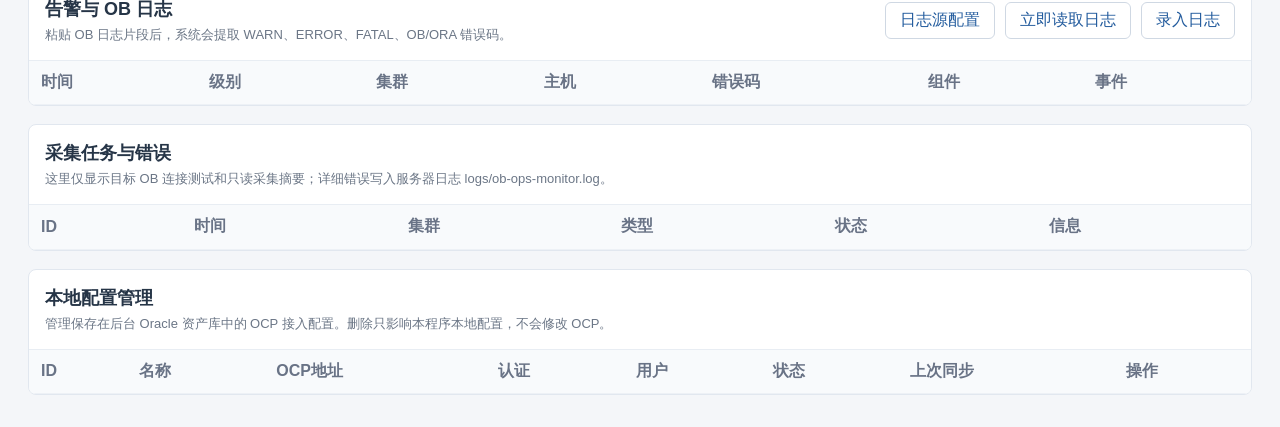
==== commit 681d0d2e: "Restore monitor health and risk reporting; add CPU history and hourly collection" ====
--- a/templates/index.html
+++ b/templates/index.html
@@ -1,40 +1,67 @@
-<!doctype html>
-<html lang="zh-CN">
-<head>
-  <meta charset="utf-8">
-  <meta name="viewport" content="width=device-width, initial-scale=1">
-  <title>OB 运维监控平台</title>
-  <link rel="stylesheet" href="/static/styles.css">
-</head>
-<body>
-  <header class="topbar">
-    <div>
-      <h1>OB 运维监控平台</h1>
-      <p id="dbInfo">正在检查数据库连接...</p>
-    </div>
-    <div class="top-actions">
-      <label class="refresh">
-        自动刷新
-        <select id="refreshSeconds">
-          <option value="10">10秒</option>
-          <option value="30">30秒</option>
-          <option value="60">60秒</option>
-        </select>
-      </label>
-      <button id="refreshNow">刷新</button>
-    </div>
-  </header>
-
-  <main class="page">
+<!doctype html>
+<html lang="zh-CN">
+<head>
+  <meta charset="utf-8">
+  <meta name="viewport" content="width=device-width, initial-scale=1">
+  <title>OB 运维监控平台</title>
+  <link rel="stylesheet" href="/static/styles.css">
+</head>
+<body>
+  <header class="topbar">
+    <div>
+      <h1>OB 运维监控平台</h1>
+      <p id="dbInfo">正在检查数据库连接...</p>
+    </div>
+    <div class="top-actions">
+      <label class="refresh">
+        自动刷新
+        <select id="refreshSeconds">
+          <option value="10">10秒</option>
+          <option value="30">30秒</option>
+          <option value="60">60秒</option>
+        </select>
+      </label>
+      <button id="refreshNow">刷新</button>
+    </div>
+  </header>
+
+  <main class="page">
     <section id="statusBanner" class="status-banner hidden"></section>
 
     <section class="metrics" id="summaryCards"></section>
 
+    <section class="section" id="topAlertsSection">
+      <div class="section-head">
+        <div>
+          <h2>最近 OB 日志告警</h2>
+          <p>每小时读取已启用的 observer 日志源，显示最近 WARN、ERROR、FATAL 事件。</p>
+        </div>
+        <div class="actions">
+          <button data-collect-observer-logs>一键读取已配置日志源</button>
+        </div>
+      </div>
+      <div class="table-wrap">
+        <table>
+          <thead>
+            <tr>
+              <th>时间</th>
+              <th>级别</th>
+              <th>集群</th>
+              <th>主机</th>
+              <th>错误码</th>
+              <th>事件</th>
+            </tr>
+          </thead>
+          <tbody id="topAlertRows"></tbody>
+        </table>
+      </div>
+    </section>
+
     <section class="section" id="sysHealthSection">
       <div class="section-head">
         <div>
           <h2>Sys 租户健康</h2>
-          <p>展示所有 OB 集群 sys 租户最近一次连接检查结果。</p>
+          <p>每小时自动检查各集群 SYS 连接及凌晨合并状态，也可立即检查。</p>
         </div>
         <div class="actions">
           <button id="checkSysNow">立即检查</button>
@@ -48,6 +75,7 @@
               <th>连接地址</th>
               <th>系统用户</th>
               <th>状态</th>
+              <th>凌晨合并</th>
               <th>检查时间</th>
               <th>信息</th>
             </tr>
@@ -58,71 +86,72 @@
     </section>
 
     <section class="section resource-section" id="tenantResourceSection">
-      <div class="section-head">
-        <div>
-          <h2>租户资源占比</h2>
-          <p>按租户 CPU 和内存规格展示占比，点击饼图或租户名进入租户详情。</p>
-        </div>
-      </div>
-      <div class="resource-grid">
-        <div class="resource-panel">
-          <h3>CPU 占比</h3>
-          <div id="cpuPie" class="pie-wrap"></div>
-          <div id="cpuTenantList" class="resource-list"></div>
-        </div>
-        <div class="resource-panel">
-          <h3>内存占比</h3>
-          <div id="memoryPie" class="pie-wrap"></div>
-          <div id="memoryTenantList" class="resource-list"></div>
-        </div>
-      </div>
-    </section>
-
-    <section class="section" id="clustersSection">
-      <div class="section-head">
-        <div>
-          <h2>OB 集群资产</h2>
-          <p>支持 OCP 同步，也支持手工录入单个 OB 集群。</p>
-        </div>
-        <div class="actions">
-          <button class="primary" data-open="clusterModal">新增集群</button>
-          <button data-open="ocpModal">OCP 接入</button>
-          <button id="syncOcp">同步 OCP</button>
-        </div>
-      </div>
-      <div class="table-wrap">
-        <table>
-          <thead>
-            <tr>
-              <th>ID</th>
-              <th>集群名称</th>
-              <th>环境</th>
-              <th>区域</th>
-              <th>连接地址</th>
-              <th>端口</th>
-              <th>版本</th>
-              <th>租户</th>
+      <div class="section-head">
+        <div>
+          <h2>租户资源占比</h2>
+          <p>按租户 CPU 和内存规格展示占比，点击饼图或租户名进入租户详情。</p>
+        </div>
+      </div>
+      <div class="resource-grid">
+        <div class="resource-panel">
+          <h3>CPU 占比 <a class="cpu-history-link" href="/cpu-history">CPU 历史分析 ↗</a></h3>
+          <div id="cpuPie" class="pie-wrap"></div>
+          <div id="cpuTenantList" class="resource-list"></div>
+        </div>
+        <div class="resource-panel">
+          <h3>内存占比</h3>
+          <div id="memoryPie" class="pie-wrap"></div>
+          <div id="memoryTenantList" class="resource-list"></div>
+        </div>
+      </div>
+    </section>
+
+    <section class="section" id="clustersSection">
+      <div class="section-head">
+        <div>
+          <h2>OB 集群资产</h2>
+          <p>集群及租户基础信息每小时自动更新；支持手工立即采集与 OCP 接入。</p>
+        </div>
+        <div class="actions">
+          <button class="primary" data-open="clusterModal">新增集群</button>
+          <button data-open="ocpModal">OCP 接入</button>
+          <button id="syncOcp">同步 OCP</button>
+          <button id="collectAllClusters">一键收集信息</button>
+        </div>
+      </div>
+      <div class="table-wrap">
+        <table>
+          <thead>
+            <tr>
+              <th>ID</th>
+              <th>集群名称</th>
+              <th>环境</th>
+              <th>区域</th>
+              <th>连接地址</th>
+              <th>端口</th>
+              <th>版本</th>
+              <th>租户</th>
               <th>OBServer</th>
               <th>状态</th>
-              <th>每日采集</th>
+              <th>额外每日计划</th>
               <th>负责人</th>
               <th>操作</th>
-            </tr>
-          </thead>
-          <tbody id="clusterRows"></tbody>
-        </table>
-      </div>
-    </section>
-
-    <section class="section" id="tenantsSection">
-      <div class="section-head">
-        <div>
-          <h2>租户信息</h2>
-          <p>从 OB 只读采集租户模式、Primary Zone、Locality、主备角色、备份、磁盘和合并信息。</p>
+            </tr>
+          </thead>
+          <tbody id="clusterRows"></tbody>
+        </table>
+      </div>
+    </section>
+
+    <section class="section" id="tenantsSection">
+      <div class="section-head">
+        <div>
+          <h2>租户信息</h2>
+          <p>每小时自动只读采集租户状态、模式、Primary Zone、Locality、主备角色、备份、磁盘和合并信息。</p>
         </div>
         <div class="tenant-filters">
           <label>集群
-            <select id="tenantClusterFilter">
+            <span id="tenantFilterInfo" role="status"></span><button id="clearTenantRisk" type="button">清除风险筛选</button><select id="tenantClusterFilter">
               <option value="">全部集群</option>
             </select>
           </label>
@@ -130,181 +159,183 @@
           <label><input id="hideMetaTenants" type="checkbox" checked> 屏蔽 meta 租户 <span id="hideMetaState" class="filter-state"></span></label>
           <button id="exportTenants" type="button">导出Excel</button>
         </div>
-      </div>
-      <div class="table-wrap">
-        <table>
-          <thead>
-            <tr>
-              <th>ID</th>
-              <th>集群</th>
-              <th>租户</th>
-              <th>模式</th>
+      </div>
+      <div class="table-wrap">
+        <table>
+          <thead>
+            <tr>
+              <th>ID</th>
+              <th>集群</th>
+              <th>租户</th>
+              <th>模式</th>
               <th>Primary Zone</th>
               <th>主备角色</th>
               <th>Unit数</th>
               <th>上次全备份</th>
               <th>数据盘</th>
               <th>日志盘</th>
-              <th>上次成功合并</th>
-              <th>状态</th>
-              <th>Locality</th>
-            </tr>
-          </thead>
-          <tbody id="tenantRows"></tbody>
-        </table>
-      </div>
-    </section>
-
-    <section class="section" id="serversSection">
-      <div class="section-head">
-        <div>
-          <h2>服务器资产</h2>
-          <p>维护 OB 所在主机、操作系统、CPU、内存、磁盘和负责人。</p>
-        </div>
-        <div class="actions">
-          <button class="primary" data-open="serverModal">新增服务器</button>
-        </div>
-      </div>
-      <div class="table-wrap">
-        <table>
-          <thead>
-            <tr>
-              <th>ID</th>
-              <th>主机名</th>
-              <th>IP</th>
-              <th>机房</th>
-              <th>机架</th>
-              <th>操作系统</th>
-              <th>CPU</th>
-              <th>内存GB</th>
-              <th>磁盘GB</th>
-              <th>状态</th>
-              <th>负责人</th>
-            </tr>
-          </thead>
-          <tbody id="serverRows"></tbody>
-        </table>
-      </div>
-    </section>
-
-    <section class="section" id="logsSection">
-      <div class="section-head">
-        <div>
-          <h2>告警与 OB 日志</h2>
-          <p>粘贴 OB 日志片段后，系统会提取 WARN、ERROR、FATAL、OB/ORA 错误码。</p>
-        </div>
-        <div class="actions">
-          <button data-open="logModal">录入日志</button>
-        </div>
-      </div>
-      <div class="table-wrap">
-        <table>
-          <thead>
-            <tr>
-              <th>时间</th>
-              <th>级别</th>
-              <th>集群</th>
-              <th>主机</th>
-              <th>错误码</th>
-              <th>组件</th>
-              <th>事件</th>
-            </tr>
-          </thead>
-          <tbody id="logRows"></tbody>
-        </table>
-      </div>
-    </section>
-
-    <section class="section" id="jobsSection">
-      <div class="section-head">
-        <div>
-          <h2>采集任务与错误</h2>
-          <p>这里仅显示目标 OB 连接测试和只读采集摘要；详细错误写入服务器日志 logs/ob-ops-monitor.log。</p>
-        </div>
-      </div>
-      <div class="table-wrap">
-        <table>
-          <thead>
-            <tr>
-              <th>ID</th>
-              <th>时间</th>
-              <th>集群</th>
-              <th>类型</th>
-              <th>状态</th>
-              <th>信息</th>
-            </tr>
-          </thead>
-          <tbody id="jobRows"></tbody>
-        </table>
-      </div>
-    </section>
-
-    <section class="section" id="configsSection">
-      <div class="section-head">
-        <div>
-          <h2>本地配置管理</h2>
-          <p>管理保存在后台 Oracle 资产库中的 OCP 接入配置。删除只影响本程序本地配置，不会修改 OCP。</p>
-        </div>
-      </div>
-      <div class="table-wrap">
-        <table>
-          <thead>
-            <tr>
-              <th>ID</th>
-              <th>名称</th>
-              <th>OCP地址</th>
-              <th>认证</th>
-              <th>用户</th>
-              <th>状态</th>
-              <th>上次同步</th>
-              <th>操作</th>
-            </tr>
-          </thead>
-          <tbody id="ocpRows"></tbody>
-        </table>
-      </div>
-    </section>
-  </main>
-
-  <div class="modal" id="clusterModal">
-    <form id="clusterForm" class="modal-panel">
-      <div class="modal-head">
-        <h2>新增 OB 集群</h2>
-        <button type="button" class="icon-button" data-close="clusterModal">×</button>
-      </div>
-      <div class="form-grid">
-        <label>集群名称<input name="name" required placeholder="例如 gjzq-ob-prod"></label>
-        <label>环境<select name="environment"><option value="prod">生产</option><option value="test">测试</option><option value="dev">开发</option></select></label>
-        <label>区域/机房<input name="region" placeholder="例如 生产中心"></label>
-        <label>连接地址<input name="endpoint" required placeholder="OB RootService 或连接地址"></label>
-        <label>SQL端口<input name="port" type="number" value="2881"></label>
-        <label>系统用户<input name="sys_user" required value="root@sys" placeholder="root@sys 或 root@sys#集群名"></label>
-        <label>系统用户密码<input name="sys_password" type="password" placeholder="用于只读采集 OB 元数据"></label>
-        <label>OB版本<input name="version" value="4.2.1.8"></label>
-        <label>状态<select name="status"><option value="online">online</option><option value="offline">offline</option><option value="unknown">unknown</option></select></label>
-        <label>负责人<input name="owner" value="DBA"></label>
-        <label class="span-2">备注<input name="remark" placeholder="手工录入"></label>
-      </div>
-      <div class="modal-actions"><button type="submit" class="primary">保存集群</button></div>
-    </form>
-  </div>
-
-  <div class="modal" id="collectConfigModal">
-    <form id="collectConfigForm" class="modal-panel">
-      <div class="modal-head">
-        <h2>配置 OB 只读采集</h2>
-        <button type="button" class="icon-button" data-close="collectConfigModal">×</button>
-      </div>
-      <input name="cluster_id" type="hidden">
-      <div class="form-grid">
-        <label>连接地址<input name="endpoint" required placeholder="OB SQL 地址，例如 192.168.62.62"></label>
-        <label>SQL端口<input name="port" type="number" value="2881"></label>
-        <label>系统用户<input name="sys_user" required value="root@sys" placeholder="root@sys 或 root@sys#集群名"></label>
-        <label>系统用户密码<input name="sys_password" type="password" placeholder="留空则保留原密码"></label>
-      </div>
-      <p class="form-note">只读采集只会连接 OB 执行 SELECT，不会对 OB 做任何修改。</p>
-      <div class="modal-actions"><button type="submit" class="primary">保存采集配置</button></div>
-    </form>
+              <th>上次成功合并</th>
+              <th>状态</th>
+              <th>Locality</th>
+            </tr>
+          </thead>
+          <tbody id="tenantRows"></tbody>
+        </table>
+      </div>
+    </section>
+
+    <section class="section" id="serversSection">
+      <div class="section-head">
+        <div>
+          <h2>服务器资产</h2>
+          <p>维护 OB 所在主机、操作系统、CPU、内存、磁盘和负责人。</p>
+        </div>
+        <div class="actions">
+          <button class="primary" data-open="serverModal">新增服务器</button>
+        </div>
+      </div>
+      <div class="table-wrap">
+        <table>
+          <thead>
+            <tr>
+              <th>ID</th>
+              <th>主机名</th>
+              <th>IP</th>
+              <th>机房</th>
+              <th>机架</th>
+              <th>操作系统</th>
+              <th>CPU</th>
+              <th>内存GB</th>
+              <th>磁盘GB</th>
+              <th>状态</th>
+              <th>负责人</th>
+            </tr>
+          </thead>
+          <tbody id="serverRows"></tbody>
+        </table>
+      </div>
+    </section>
+
+    <section class="section" id="logsSection">
+      <div class="section-head">
+        <div>
+          <h2>告警与 OB 日志</h2>
+          <p>粘贴 OB 日志片段后，系统会提取 WARN、ERROR、FATAL、OB/ORA 错误码。</p>
+        </div>
+        <div class="actions">
+          <button data-open="observerLogSourceModal">日志源配置</button>
+          <button data-collect-observer-logs>立即读取日志</button>
+          <button data-open="logModal">录入日志</button>
+        </div>
+      </div>
+      <div class="table-wrap">
+        <table>
+          <thead>
+            <tr>
+              <th>时间</th>
+              <th>级别</th>
+              <th>集群</th>
+              <th>主机</th>
+              <th>错误码</th>
+              <th>组件</th>
+              <th>事件</th>
+            </tr>
+          </thead>
+          <tbody id="logRows"></tbody>
+        </table>
+      </div>
+    </section>
+
+    <section class="section" id="jobsSection">
+      <div class="section-head">
+        <div>
+          <h2>采集任务与错误</h2>
+          <p>这里仅显示目标 OB 连接测试和只读采集摘要；详细错误写入服务器日志 logs/ob-ops-monitor.log。</p>
+        </div>
+      </div>
+      <div class="table-wrap">
+        <table>
+          <thead>
+            <tr>
+              <th>ID</th>
+              <th>时间</th>
+              <th>集群</th>
+              <th>类型</th>
+              <th>状态</th>
+              <th>信息</th>
+            </tr>
+          </thead>
+          <tbody id="jobRows"></tbody>
+        </table>
+      </div>
+    </section>
+
+    <section class="section" id="configsSection">
+      <div class="section-head">
+        <div>
+          <h2>本地配置管理</h2>
+          <p>管理保存在后台 Oracle 资产库中的 OCP 接入配置。删除只影响本程序本地配置，不会修改 OCP。</p>
+        </div>
+      </div>
+      <div class="table-wrap">
+        <table>
+          <thead>
+            <tr>
+              <th>ID</th>
+              <th>名称</th>
+              <th>OCP地址</th>
+              <th>认证</th>
+              <th>用户</th>
+              <th>状态</th>
+              <th>上次同步</th>
+              <th>操作</th>
+            </tr>
+          </thead>
+          <tbody id="ocpRows"></tbody>
+        </table>
+      </div>
+    </section>
+  </main>
+
+  <div class="modal" id="clusterModal">
+    <form id="clusterForm" class="modal-panel">
+      <div class="modal-head">
+        <h2>新增 OB 集群</h2>
+        <button type="button" class="icon-button" data-close="clusterModal">×</button>
+      </div>
+      <div class="form-grid">
+        <label>集群名称<input name="name" required placeholder="例如 gjzq-ob-prod"></label>
+        <label>环境<select name="environment"><option value="prod">生产</option><option value="test">测试</option><option value="dev">开发</option></select></label>
+        <label>区域/机房<input name="region" placeholder="例如 生产中心"></label>
+        <label>连接地址<input name="endpoint" required placeholder="OB RootService 或连接地址"></label>
+        <label>SQL端口<input name="port" type="number" value="2881"></label>
+        <label>系统用户<input name="sys_user" required value="root@sys" placeholder="root@sys 或 root@sys#集群名"></label>
+        <label>系统用户密码<input name="sys_password" type="password" placeholder="用于只读采集 OB 元数据"></label>
+        <label>OB版本<input name="version" value="4.2.1.8"></label>
+        <label>状态<select name="status"><option value="online">online</option><option value="offline">offline</option><option value="unknown">unknown</option></select></label>
+        <label>负责人<input name="owner" value="DBA"></label>
+        <label class="span-2">备注<input name="remark" placeholder="手工录入"></label>
+      </div>
+      <div class="modal-actions"><button type="submit" class="primary">保存集群</button></div>
+    </form>
+  </div>
+
+  <div class="modal" id="collectConfigModal">
+    <form id="collectConfigForm" class="modal-panel">
+      <div class="modal-head">
+        <h2>配置 OB 只读采集</h2>
+        <button type="button" class="icon-button" data-close="collectConfigModal">×</button>
+      </div>
+      <input name="cluster_id" type="hidden">
+      <div class="form-grid">
+        <label>连接地址<input name="endpoint" required placeholder="OB SQL 地址，例如 192.168.62.62"></label>
+        <label>SQL端口<input name="port" type="number" value="2881"></label>
+        <label>系统用户<input name="sys_user" required value="root@sys" placeholder="root@sys 或 root@sys#集群名"></label>
+        <label>系统用户密码<input name="sys_password" type="password" placeholder="留空则保留原密码"></label>
+      </div>
+      <p class="form-note">只读采集只会连接 OB 执行 SELECT，不会对 OB 做任何修改。</p>
+      <div class="modal-actions"><button type="submit" class="primary">保存采集配置</button></div>
+    </form>
   </div>
 
   <div class="modal" id="clusterScheduleModal">
@@ -324,76 +355,119 @@
   </div>
 
   <div class="modal" id="serverModal">
-    <form id="serverForm" class="modal-panel">
-      <div class="modal-head">
-        <h2>新增服务器</h2>
-        <button type="button" class="icon-button" data-close="serverModal">×</button>
-      </div>
-      <div class="form-grid">
-        <label>主机名<input name="hostname" required placeholder="例如 ob01"></label>
-        <label>IP地址<input name="ip" required placeholder="例如 10.50.40.10"></label>
-        <label>机房<input name="idc"></label>
-        <label>机架<input name="rack"></label>
-        <label>操作系统<input name="os_version" value="RHEL 7.9"></label>
-        <label>CPU核数<input name="cpu_cores" type="number" value="0"></label>
-        <label>内存GB<input name="memory_gb" type="number" value="0"></label>
-        <label>磁盘GB<input name="disk_gb" type="number" value="0"></label>
-        <label>SSH端口<input name="ssh_port" type="number" value="22"></label>
-        <label>状态<select name="status"><option value="online">online</option><option value="offline">offline</option><option value="unknown">unknown</option></select></label>
-        <label>负责人<input name="owner" value="DBA"></label>
-      </div>
-      <div class="modal-actions"><button type="submit" class="primary">保存服务器</button></div>
-    </form>
-  </div>
-
-  <div class="modal" id="ocpModal">
-    <form id="ocpForm" class="modal-panel">
-      <div class="modal-head">
-        <h2>配置 OCP 接入</h2>
-        <button type="button" class="icon-button" data-close="ocpModal">×</button>
-      </div>
-      <div class="form-grid">
-        <label>连接名称<input name="name" required placeholder="生产 OCP"></label>
-        <label>OCP地址<input name="base_url" required placeholder="https://ocp.example.com"></label>
-        <label>OCP版本<input name="ocp_version" value="4.3.5-20250610160438"></label>
-        <label>API前缀<input name="api_prefix" value="/api/v2"></label>
-        <label>认证方式<select name="auth_type"><option value="basic">账号密码</option><option value="token">Bearer Token</option></select></label>
-        <label>用户名<input name="username"></label>
-        <label>密码<input name="password" type="password"></label>
-        <label>Token<input name="token"></label>
-        <label class="check span-2"><input name="verify_ssl" type="checkbox" checked> 校验 HTTPS 证书</label>
-      </div>
-      <div class="modal-actions"><button type="submit" class="primary">保存并测试</button></div>
-    </form>
-  </div>
-
-  <div class="modal" id="logModal">
-    <form id="logForm" class="modal-panel">
-      <div class="modal-head">
-        <h2>录入 OB 日志</h2>
-        <button type="button" class="icon-button" data-close="logModal">×</button>
-      </div>
-      <div class="form-grid">
-        <label>集群 ID<input name="cluster_id" type="number" placeholder="可选"></label>
-        <label>服务器 IP<input name="server_ip"></label>
-        <label class="span-2">日志路径<input name="log_path" placeholder="/home/admin/oceanbase/log/observer.log"></label>
-        <label class="span-2">日志内容<textarea name="raw_log" required></textarea></label>
-      </div>
-      <div class="modal-actions"><button type="submit" class="primary">解析并入库</button></div>
-    </form>
-  </div>
-
-  <div class="modal" id="detailModal">
-    <div class="modal-panel wide">
-      <div class="modal-head">
-        <h2 id="detailTitle">集群详情</h2>
-        <button type="button" class="icon-button" data-close="detailModal">×</button>
-      </div>
-      <div id="detailBody"></div>
-    </div>
-  </div>
-
-  <div class="toast" id="toast"></div>
-  <script src="/static/app.js"></script>
-</body>
-</html>
+    <form id="serverForm" class="modal-panel">
+      <div class="modal-head">
+        <h2>新增服务器</h2>
+        <button type="button" class="icon-button" data-close="serverModal">×</button>
+      </div>
+      <div class="form-grid">
+        <label>主机名<input name="hostname" required placeholder="例如 ob01"></label>
+        <label>IP地址<input name="ip" required placeholder="例如 192.0.2.10"></label>
+        <label>机房<input name="idc"></label>
+        <label>机架<input name="rack"></label>
+        <label>操作系统<input name="os_version" value="RHEL 7.9"></label>
+        <label>CPU核数<input name="cpu_cores" type="number" value="0"></label>
+        <label>内存GB<input name="memory_gb" type="number" value="0"></label>
+        <label>磁盘GB<input name="disk_gb" type="number" value="0"></label>
+        <label>SSH端口<input name="ssh_port" type="number" value="22"></label>
+        <label>状态<select name="status"><option value="online">online</option><option value="offline">offline</option><option value="unknown">unknown</option></select></label>
+        <label>负责人<input name="owner" value="DBA"></label>
+      </div>
+      <div class="modal-actions"><button type="submit" class="primary">保存服务器</button></div>
+    </form>
+  </div>
+
+  <div class="modal" id="ocpModal">
+    <form id="ocpForm" class="modal-panel">
+      <div class="modal-head">
+        <h2>配置 OCP 接入</h2>
+        <button type="button" class="icon-button" data-close="ocpModal">×</button>
+      </div>
+      <div class="form-grid">
+        <label>连接名称<input name="name" required placeholder="生产 OCP"></label>
+        <label>OCP地址<input name="base_url" required placeholder="https://ocp.example.com"></label>
+        <label>OCP版本<input name="ocp_version" value="4.3.5-20250610160438"></label>
+        <label>API前缀<input name="api_prefix" value="/api/v2"></label>
+        <label>认证方式<select name="auth_type"><option value="basic">账号密码</option><option value="token">Bearer Token</option></select></label>
+        <label>用户名<input name="username"></label>
+        <label>密码<input name="password" type="password"></label>
+        <label>Token<input name="token"></label>
+        <label class="check span-2"><input name="verify_ssl" type="checkbox" checked> 校验 HTTPS 证书</label>
+      </div>
+      <div class="modal-actions"><button type="submit" class="primary">保存并测试</button></div>
+    </form>
+  </div>
+
+  <div class="modal" id="logModal">
+    <form id="logForm" class="modal-panel">
+      <div class="modal-head">
+        <h2>录入 OB 日志</h2>
+        <button type="button" class="icon-button" data-close="logModal">×</button>
+      </div>
+      <div class="form-grid">
+        <label>集群 ID<input name="cluster_id" type="number" placeholder="可选"></label>
+        <label>服务器 IP<input name="server_ip"></label>
+        <label class="span-2">日志路径<input name="log_path" placeholder="/home/admin/oceanbase/log/observer.log"></label>
+        <label class="span-2">日志内容<textarea name="raw_log" required></textarea></label>
+      </div>
+      <div class="modal-actions"><button type="submit" class="primary">解析并入库</button></div>
+    </form>
+  </div>
+
+  <div class="modal" id="observerLogSourceModal">
+    <form id="observerLogSourceForm" class="modal-panel wide">
+      <div class="modal-head">
+        <h2>配置 observer 日志源</h2>
+        <button type="button" class="icon-button" data-close="observerLogSourceModal">×</button>
+      </div>
+      <div class="form-grid">
+        <label>集群<select name="cluster_id" id="observerLogClusterSelect" required></select></label>
+        <label>observer IP<input name="observer_ip" required placeholder="例如 172.24.50.20"></label>
+        <label>SSH用户<input name="ssh_user" required value="admin"></label>
+        <label>SSH密码<input name="ssh_password" type="password" placeholder="留空则使用免密或保留原密码"></label>
+        <label>SSH端口<input name="ssh_port" type="number" value="22"></label>
+        <label class="span-2">日志路径<input name="log_path" required value="/home/admin/oceanbase/log/observer.log"></label>
+        <label>读取最近行数<input name="tail_lines" type="number" value="1000"></label>
+        <label>间隔分钟<input name="interval_minutes" type="number" value="10"></label>
+        <label class="check span-2"><input name="enabled" type="checkbox" checked> 启用定时读取</label>
+      </div>
+      <p class="form-note">试点版本使用部署机上的 ssh 命令读取日志；配置密码时服务器需安装 sshpass，留空则使用 SSH 免密。</p>
+      <div class="modal-actions"><button type="submit" class="primary">保存日志源</button></div>
+      <div class="detail-section">
+        <h3>已配置 observer 日志源</h3>
+        <div class="table-wrap compact-table">
+          <table>
+            <thead>
+              <tr>
+                <th>集群</th>
+                <th>observer</th>
+                <th>SSH用户</th>
+                <th>路径</th>
+                <th>行数</th>
+                <th>间隔</th>
+                <th>启用</th>
+                <th>上次读取</th>
+                <th>错误</th>
+              </tr>
+            </thead>
+            <tbody id="observerLogSourceRows"></tbody>
+          </table>
+        </div>
+      </div>
+    </form>
+  </div>
+
+  <div class="modal" id="detailModal">
+    <div class="modal-panel wide">
+      <div class="modal-head">
+        <h2 id="detailTitle">集群详情</h2>
+        <button type="button" class="icon-button" data-close="detailModal">×</button>
+      </div>
+      <div id="detailBody"></div>
+    </div>
+  </div>
+
+  <div class="toast" id="toast"></div>
+  <script src="/static/app.js"></script>
+</body>
+</html>
--- a/static/styles.css
+++ b/static/styles.css
@@ -126,7 +126,7 @@
 
 .metrics {
   display: grid;
-  grid-template-columns: repeat(7, minmax(120px, 1fr));
+  grid-template-columns: repeat(auto-fit, minmax(120px, 1fr));
   gap: 12px;
   margin-bottom: 18px;
 }
@@ -145,6 +145,16 @@
 .metric-card.clickable:hover {
   border-color: #82b2ea;
   box-shadow: 0 6px 18px rgba(35, 104, 179, 0.12);
+}
+
+.metric-card.metric-risk {
+  border-color: #f0b8c0;
+  background: #fff7f7;
+}
+
+.metric-card.metric-risk span,
+.metric-card.metric-risk strong {
+  color: #c62828;
 }
 
 .metric-card span {
@@ -633,15 +643,15 @@
   font-size: 13px;
 }
 
-.hidden {
-  display: none !important;
-}
-
-.health-row-bad {
-  background: #fff1f2;
-}
-
-.detail-section {
+.hidden {
+  display: none !important;
+}
+
+.health-row-bad {
+  background: #fff1f2;
+}
+
+.detail-section {
   margin-top: 18px;
 }
 
@@ -699,3 +709,6 @@
     grid-template-columns: 1fr;
   }
 }
+
+.cpu-history-link {display:inline-block;margin-left:20px;padding:8px 14px;border:1px solid #b7cbe6;border-radius:6px;text-decoration:none;font-size:14px;font-weight:500;color:#225ea8;background:#f3f7fd}
+.health-row-bad td {background:#fff0f0!important;color:#991b1b}
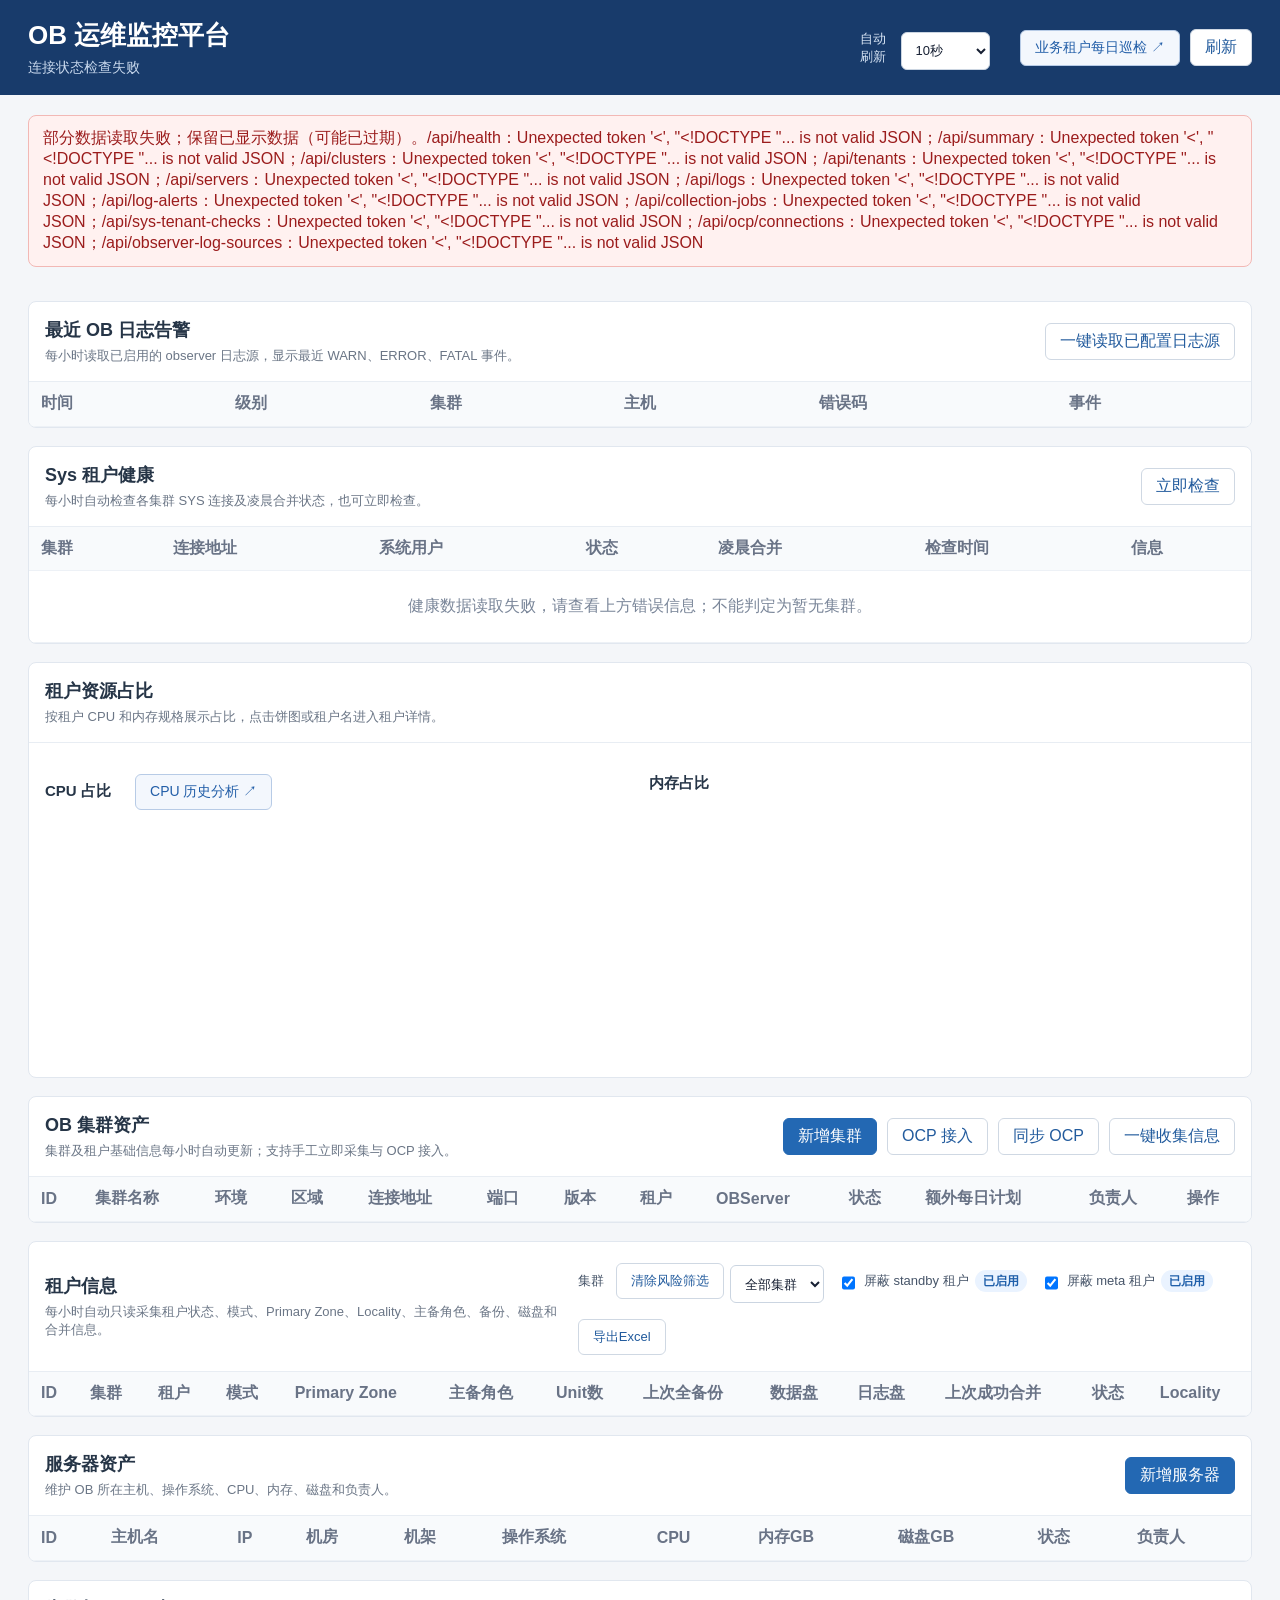
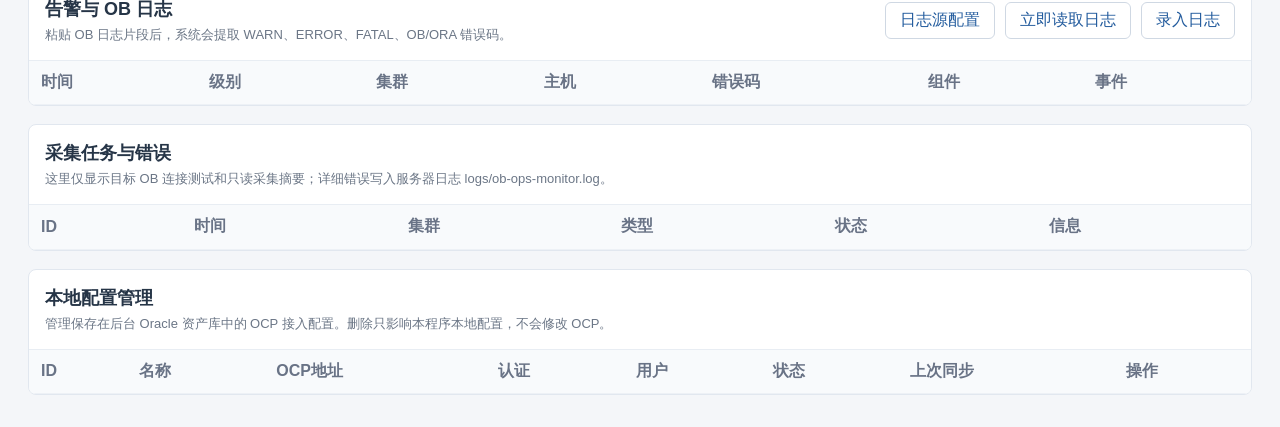
==== commit 09fa74bd: "Read actual cluster versions and add daily tenant inspection with persisted login limits" ====
--- a/templates/index.html
+++ b/templates/index.html
@@ -21,7 +21,7 @@
           <option value="60">60秒</option>
         </select>
       </label>
-      <button id="refreshNow">刷新</button>
+      <a class="cpu-history-link" href="/tenant-inspection">业务租户每日巡检 ↗</a><button id="refreshNow">刷新</button>
     </div>
   </header>
 
@@ -311,7 +311,7 @@
         <label>SQL端口<input name="port" type="number" value="2881"></label>
         <label>系统用户<input name="sys_user" required value="root@sys" placeholder="root@sys 或 root@sys#集群名"></label>
         <label>系统用户密码<input name="sys_password" type="password" placeholder="用于只读采集 OB 元数据"></label>
-        <label>OB版本<input name="version" value="4.2.1.8"></label>
+        <label>OB版本<input name="version" placeholder="留空，由实际采集更新"></label>
         <label>状态<select name="status"><option value="online">online</option><option value="offline">offline</option><option value="unknown">unknown</option></select></label>
         <label>负责人<input name="owner" value="DBA"></label>
         <label class="span-2">备注<input name="remark" placeholder="手工录入"></label>
--- a/static/styles.css
+++ b/static/styles.css
@@ -1,714 +1,714 @@
-:root {
-  color-scheme: light;
-  font-family: "Microsoft YaHei", "Segoe UI", Arial, sans-serif;
-  background: #f4f6f9;
-  color: #202936;
-}
-
-* {
-  box-sizing: border-box;
-}
-
-body {
-  margin: 0;
-  background: #f4f6f9;
-}
-
-.topbar {
-  display: flex;
-  justify-content: space-between;
-  gap: 24px;
-  align-items: center;
-  min-height: 88px;
-  padding: 18px 28px;
-  background: #183b6b;
-  color: #fff;
-}
-
-h1,
-h2,
-p {
-  margin: 0;
-}
-
-h1 {
-  font-size: 26px;
-}
-
-.topbar p {
-  margin-top: 6px;
-  color: #c7d7ec;
-  font-size: 14px;
-}
-
-.top-actions,
-.actions,
-.row-actions,
-.modal-actions {
-  display: flex;
-  flex-wrap: wrap;
-  gap: 10px;
-  align-items: center;
-  justify-content: flex-end;
-}
-
-.refresh {
-  display: inline-flex;
-  gap: 8px;
-  align-items: center;
-  color: #d8e5f5;
-}
-
-button,
-select,
-input,
-textarea {
-  font: inherit;
-}
-
-button {
-  min-height: 36px;
-  border: 1px solid #cfd8e3;
-  border-radius: 6px;
-  padding: 7px 14px;
-  color: #225b9d;
-  background: #fff;
-  cursor: pointer;
-}
-
-button.primary {
-  border-color: #2368b3;
-  color: #fff;
-  background: #2368b3;
-}
-
-button.small {
-  min-height: 28px;
-  padding: 4px 9px;
-  font-size: 12px;
-}
-
-button.danger {
-  border-color: #f1b4b4;
-  color: #b42318;
-  background: #fff7f7;
-}
-
-.link-button {
-  min-height: auto;
-  border: 0;
-  padding: 0;
-  color: #2368b3;
-  background: transparent;
-  font-weight: 700;
-}
-
-button:hover {
-  filter: brightness(0.97);
-}
-
-.page {
-  padding: 20px 28px 32px;
-}
-
-.status-banner {
-  margin-bottom: 16px;
-  border: 1px solid #f2b8b5;
-  border-radius: 8px;
-  padding: 12px 14px;
-  color: #9b1c1c;
-  background: #fff1f0;
-}
-
-.hidden {
-  display: none;
-}
-
-.metrics {
-  display: grid;
-  grid-template-columns: repeat(auto-fit, minmax(120px, 1fr));
-  gap: 12px;
-  margin-bottom: 18px;
-}
-
-.metric-card {
-  border: 1px solid #e1e7ef;
-  border-radius: 8px;
-  padding: 14px;
-  background: #fff;
-}
-
-.metric-card.clickable {
-  cursor: pointer;
-}
-
-.metric-card.clickable:hover {
-  border-color: #82b2ea;
-  box-shadow: 0 6px 18px rgba(35, 104, 179, 0.12);
-}
-
-.metric-card.metric-risk {
-  border-color: #f0b8c0;
-  background: #fff7f7;
-}
-
-.metric-card.metric-risk span,
-.metric-card.metric-risk strong {
-  color: #c62828;
-}
-
-.metric-card span {
-  display: block;
-  color: #697386;
-  font-size: 13px;
-}
-
-.metric-card strong {
-  display: block;
-  margin-top: 8px;
-  font-size: 28px;
-}
-
-.resource-grid {
-  display: grid;
-  grid-template-columns: repeat(2, minmax(0, 1fr));
-  gap: 18px;
-  padding: 16px;
-}
-
-.resource-panel {
-  display: grid;
-  grid-template-columns: 220px minmax(0, 1fr);
-  gap: 16px;
-  align-items: start;
-}
-
-.resource-panel h3 {
-  grid-column: 1 / -1;
-  color: #263547;
-  font-size: 15px;
-}
-
-.pie-wrap {
-  min-height: 220px;
-  display: grid;
-  place-items: center;
-}
-
-.pie-chart {
-  width: 220px;
-  height: 220px;
-}
-
-.pie-chart path {
-  cursor: pointer;
-  transition: filter 0.15s ease;
-}
-
-.pie-chart path:hover {
-  filter: brightness(0.9);
-}
-
-.pie-total {
-  fill: #1f2937;
-  font-size: 15px;
-  font-weight: 800;
-}
-
-.pie-unit {
-  fill: #64748b;
-  font-size: 10px;
-}
-
-.empty-chart {
-  color: #7a8494;
-  font-size: 13px;
-  text-align: center;
-}
-
-.resource-list {
-  display: grid;
-  gap: 8px;
-  max-height: 260px;
-  overflow: auto;
-}
-
-.resource-item {
-  display: grid;
-  grid-template-columns: 12px minmax(0, 1fr) auto auto;
-  gap: 8px;
-  align-items: center;
-  width: 100%;
-  border: 1px solid #e1e7ef;
-  border-radius: 8px;
-  background: #fff;
-  padding: 8px 10px;
-  color: #334155;
-  text-align: left;
-  cursor: pointer;
-}
-
-.resource-item:hover {
-  background: #f8fafc;
-}
-
-.resource-swatch {
-  width: 10px;
-  height: 10px;
-  border-radius: 999px;
-}
-
-.resource-name {
-  overflow: hidden;
-  text-overflow: ellipsis;
-  white-space: nowrap;
-}
-
-.resource-item strong {
-  font-size: 13px;
-}
-
-.resource-item em {
-  color: #64748b;
-  font-size: 12px;
-  font-style: normal;
-}
-
-.section {
-  margin-top: 18px;
-  border: 1px solid #e1e7ef;
-  border-radius: 8px;
-  background: #fff;
-  overflow: hidden;
-}
-
-.section-head {
-  display: flex;
-  justify-content: space-between;
-  gap: 18px;
-  align-items: center;
-  padding: 16px;
-  border-bottom: 1px solid #e8edf3;
-}
-
-.section-head h2 {
-  color: #263547;
-  font-size: 18px;
-}
-
-.section-head p {
-  margin-top: 5px;
-  color: #6b7686;
-  font-size: 13px;
-}
-
-.tenant-filters {
-  display: flex;
-  gap: 14px;
-  align-items: center;
-  flex-wrap: wrap;
-  color: #40516a;
-  font-size: 13px;
-}
-
-.tenant-filters label {
-  display: inline-flex;
-  gap: 6px;
-  align-items: center;
-  white-space: nowrap;
-}
-
-.filter-state {
-  display: inline-flex;
-  align-items: center;
-  height: 22px;
-  padding: 0 8px;
-  border-radius: 999px;
-  font-size: 12px;
-  font-weight: 700;
-}
-
-.filter-state.enabled {
-  color: #1f5faa;
-  background: #eaf3ff;
-}
-
-.filter-state.disabled {
-  color: #7a8494;
-  background: #eef1f5;
-}
-
-.table-wrap {
-  overflow: auto;
-}
-
-table {
-  width: 100%;
-  min-width: 1080px;
-  border-collapse: collapse;
-}
-
-th,
-td {
-  height: 44px;
-  border-bottom: 1px solid #edf1f6;
-  padding: 0 12px;
-  text-align: left;
-  white-space: nowrap;
-}
-
-.tenant-primary {
-  color: #c62828;
-  font-weight: 700;
-}
-
-.tenant-standby {
-  color: #b7791f;
-  font-weight: 700;
-}
-
-.tenant-row-primary td {
-  background: #fff7f7;
-}
-
-.tenant-row-standby td {
-  background: #fffaf0;
-}
-
-.backup-overdue {
-  color: #c62828;
-  font-weight: 700;
-}
-
-.backup-overdue small {
-  color: #c62828;
-  font-weight: 700;
-}
-
-th {
-  color: #697386;
-  background: #f8fafc;
-  font-weight: 700;
-}
-
-td {
-  color: #334155;
-}
-
-.message-cell {
-  max-width: 520px;
-  overflow: hidden;
-  text-overflow: ellipsis;
-}
-
-.empty {
-  height: 72px;
-  color: #7a8699;
-  text-align: center;
-}
-
-.badge {
-  display: inline-flex;
-  min-width: 62px;
-  justify-content: center;
-  border-radius: 999px;
-  padding: 4px 9px;
-  color: #42526e;
-  background: #eef2f7;
-  font-size: 12px;
-  font-weight: 700;
-}
-
-.badge.online,
-.badge.success,
-.badge.info {
-  color: #146c43;
-  background: #e8f6ef;
-}
-
-.badge.error,
-.badge.failed,
-.badge.fatal {
-  color: #b42318;
-  background: #fff1f0;
-}
-
-.badge.warn {
-  color: #a15c07;
-  background: #fff7e6;
-}
-
-.modal {
-  display: none;
-  position: fixed;
-  inset: 0;
-  z-index: 50;
-  align-items: flex-start;
-  justify-content: center;
-  padding: 60px 20px;
-  background: rgba(15, 23, 42, 0.45);
-  overflow: auto;
-}
-
-.modal.open {
-  display: flex;
-}
-
-.modal-panel {
-  width: min(760px, 96vw);
-  border-radius: 8px;
-  padding: 20px;
-  background: #fff;
-  box-shadow: 0 24px 80px rgba(15, 23, 42, 0.25);
-}
-
-.modal-panel.wide {
-  width: min(1180px, 98vw);
-}
-
-.modal-head {
-  display: flex;
-  align-items: center;
-  justify-content: space-between;
-  margin-bottom: 16px;
-}
-
-.icon-button {
-  min-width: 34px;
-  min-height: 34px;
-  padding: 0;
-  border-radius: 50%;
-  color: #475569;
-  background: #f1f5f9;
-}
-
-.form-grid {
-  display: grid;
-  grid-template-columns: repeat(2, minmax(0, 1fr));
-  gap: 14px;
-}
-
-label {
-  color: #475569;
-  font-size: 13px;
-}
-
-input,
-select,
-textarea {
-  display: block;
-  width: 100%;
-  min-height: 38px;
-  margin-top: 6px;
-  border: 1px solid #cbd5e1;
-  border-radius: 6px;
-  padding: 8px 10px;
-  color: #172033;
-  background: #fff;
-}
-
-textarea {
-  min-height: 180px;
-  resize: vertical;
-}
-
-.span-2 {
-  grid-column: 1 / -1;
-}
-
-.check {
-  display: flex;
-  gap: 8px;
-  align-items: center;
-}
-
-.check input {
-  width: auto;
-  min-height: auto;
-  margin: 0;
-}
-
-.modal-actions {
-  margin-top: 18px;
-}
-
-.form-note {
-  margin-top: 12px;
-  color: #64748b;
-  font-size: 13px;
-}
-
-.inline-form {
-  display: grid;
-  grid-template-columns: repeat(4, minmax(140px, 1fr));
-  gap: 12px;
-  align-items: end;
-}
-
-.inline-form label {
-  display: grid;
-  gap: 5px;
-  color: #5c6a7e;
-  font-size: 13px;
-}
-
-.inline-form .check {
-  align-self: center;
-}
-
-.history-chart {
-  border: 1px solid #e2e8f0;
-  border-radius: 8px;
-  padding: 12px;
-  background: #fff;
-  overflow: auto;
-}
-
-.line-chart {
-  width: 100%;
-  min-width: 520px;
-  height: 220px;
-}
-
-.axis {
-  stroke: #cbd5e1;
-  stroke-width: 1;
-}
-
-.capacity-line {
-  fill: none;
-  stroke: #2563eb;
-  stroke-width: 3;
-}
-
-.capacity-line.secondary {
-  stroke: #f59e0b;
-  stroke-dasharray: 6 4;
-}
-
-.capacity-point {
-  fill: #fff;
-  stroke: #2563eb;
-  stroke-width: 2;
-}
-
-.chart-label {
-  fill: #64748b;
-  font-size: 12px;
-}
-
-.detail-grid {
-  display: grid;
-  grid-template-columns: repeat(3, minmax(0, 1fr));
-  gap: 12px;
-  margin-bottom: 16px;
-}
-
-.detail-grid div {
-  border: 1px solid #e2e8f0;
-  border-radius: 8px;
-  padding: 12px;
-  background: #f8fafc;
-}
-
-.detail-metric {
-  border: 1px solid #e2e8f0;
-  border-radius: 8px;
-  padding: 12px;
-  background: #f8fafc;
-  text-align: left;
-  cursor: pointer;
-}
-
-.detail-metric:hover {
-  border-color: #82b2ea;
-  background: #f1f7ff;
-}
-
-.detail-grid span {
-  display: block;
-  color: #64748b;
-  font-size: 12px;
-}
-
-.detail-grid b {
-  display: block;
-  margin-top: 6px;
-  overflow-wrap: anywhere;
-}
-
-.schedule-summary {
-  align-self: center;
-  color: #40516a;
-  font-size: 13px;
-}
-
-.hidden {
-  display: none !important;
-}
-
-.health-row-bad {
-  background: #fff1f2;
-}
-
-.detail-section {
-  margin-top: 18px;
-}
-
-.detail-section h3 {
-  margin: 0 0 8px;
-  font-size: 16px;
-}
-
-.toast {
-  position: fixed;
-  right: 24px;
-  bottom: 24px;
-  z-index: 80;
-  max-width: min(520px, 90vw);
-  border-radius: 8px;
-  padding: 12px 14px;
-  color: #fff;
-  background: rgba(22, 31, 45, 0.94);
-  opacity: 0;
-  pointer-events: none;
-  transform: translateY(8px);
-  transition: opacity 0.16s ease, transform 0.16s ease;
-}
-
-.toast.show {
-  opacity: 1;
-  transform: translateY(0);
-}
-
-@media (max-width: 1100px) {
-  .metrics {
-    grid-template-columns: repeat(3, 1fr);
-  }
-
-  .resource-grid,
-  .resource-panel {
-    grid-template-columns: 1fr;
-  }
-
-  .topbar,
-  .section-head {
-    align-items: flex-start;
-    flex-direction: column;
-  }
-
-  .inline-form {
-    grid-template-columns: repeat(2, minmax(140px, 1fr));
-  }
-}
-
-@media (max-width: 720px) {
-  .metrics,
-  .form-grid,
-  .inline-form {
-    grid-template-columns: 1fr;
-  }
-}
-
-.cpu-history-link {display:inline-block;margin-left:20px;padding:8px 14px;border:1px solid #b7cbe6;border-radius:6px;text-decoration:none;font-size:14px;font-weight:500;color:#225ea8;background:#f3f7fd}
-.health-row-bad td {background:#fff0f0!important;color:#991b1b}
+:root {
+  color-scheme: light;
+  font-family: "Microsoft YaHei", "Segoe UI", Arial, sans-serif;
+  background: #f4f6f9;
+  color: #202936;
+}
+
+* {
+  box-sizing: border-box;
+}
+
+body {
+  margin: 0;
+  background: #f4f6f9;
+}
+
+.topbar {
+  display: flex;
+  justify-content: space-between;
+  gap: 24px;
+  align-items: center;
+  min-height: 88px;
+  padding: 18px 28px;
+  background: #183b6b;
+  color: #fff;
+}
+
+h1,
+h2,
+p {
+  margin: 0;
+}
+
+h1 {
+  font-size: 26px;
+}
+
+.topbar p {
+  margin-top: 6px;
+  color: #c7d7ec;
+  font-size: 14px;
+}
+
+.top-actions,
+.actions,
+.row-actions,
+.modal-actions {
+  display: flex;
+  flex-wrap: wrap;
+  gap: 10px;
+  align-items: center;
+  justify-content: flex-end;
+}
+
+.refresh {
+  display: inline-flex;
+  gap: 8px;
+  align-items: center;
+  color: #d8e5f5;
+}
+
+button,
+select,
+input,
+textarea {
+  font: inherit;
+}
+
+button {
+  min-height: 36px;
+  border: 1px solid #cfd8e3;
+  border-radius: 6px;
+  padding: 7px 14px;
+  color: #225b9d;
+  background: #fff;
+  cursor: pointer;
+}
+
+button.primary {
+  border-color: #2368b3;
+  color: #fff;
+  background: #2368b3;
+}
+
+button.small {
+  min-height: 28px;
+  padding: 4px 9px;
+  font-size: 12px;
+}
+
+button.danger {
+  border-color: #f1b4b4;
+  color: #b42318;
+  background: #fff7f7;
+}
+
+.link-button {
+  min-height: auto;
+  border: 0;
+  padding: 0;
+  color: #2368b3;
+  background: transparent;
+  font-weight: 700;
+}
+
+button:hover {
+  filter: brightness(0.97);
+}
+
+.page {
+  padding: 20px 28px 32px;
+}
+
+.status-banner {
+  margin-bottom: 16px;
+  border: 1px solid #f2b8b5;
+  border-radius: 8px;
+  padding: 12px 14px;
+  color: #9b1c1c;
+  background: #fff1f0;
+}
+
+.hidden {
+  display: none;
+}
+
+.metrics {
+  display: grid;
+  grid-template-columns: repeat(auto-fit, minmax(120px, 1fr));
+  gap: 12px;
+  margin-bottom: 18px;
+}
+
+.metric-card {
+  border: 1px solid #e1e7ef;
+  border-radius: 8px;
+  padding: 14px;
+  background: #fff;
+}
+
+.metric-card.clickable {
+  cursor: pointer;
+}
+
+.metric-card.clickable:hover {
+  border-color: #82b2ea;
+  box-shadow: 0 6px 18px rgba(35, 104, 179, 0.12);
+}
+
+.metric-card.metric-risk {
+  border-color: #f0b8c0;
+  background: #fff7f7;
+}
+
+.metric-card.metric-risk span,
+.metric-card.metric-risk strong {
+  color: #c62828;
+}
+
+.metric-card span {
+  display: block;
+  color: #697386;
+  font-size: 13px;
+}
+
+.metric-card strong {
+  display: block;
+  margin-top: 8px;
+  font-size: 28px;
+}
+
+.resource-grid {
+  display: grid;
+  grid-template-columns: repeat(2, minmax(0, 1fr));
+  gap: 18px;
+  padding: 16px;
+}
+
+.resource-panel {
+  display: grid;
+  grid-template-columns: 220px minmax(0, 1fr);
+  gap: 16px;
+  align-items: start;
+}
+
+.resource-panel h3 {
+  grid-column: 1 / -1;
+  color: #263547;
+  font-size: 15px;
+}
+
+.pie-wrap {
+  min-height: 220px;
+  display: grid;
+  place-items: center;
+}
+
+.pie-chart {
+  width: 220px;
+  height: 220px;
+}
+
+.pie-chart path {
+  cursor: pointer;
+  transition: filter 0.15s ease;
+}
+
+.pie-chart path:hover {
+  filter: brightness(0.9);
+}
+
+.pie-total {
+  fill: #1f2937;
+  font-size: 15px;
+  font-weight: 800;
+}
+
+.pie-unit {
+  fill: #64748b;
+  font-size: 10px;
+}
+
+.empty-chart {
+  color: #7a8494;
+  font-size: 13px;
+  text-align: center;
+}
+
+.resource-list {
+  display: grid;
+  gap: 8px;
+  max-height: 260px;
+  overflow: auto;
+}
+
+.resource-item {
+  display: grid;
+  grid-template-columns: 12px minmax(0, 1fr) auto auto;
+  gap: 8px;
+  align-items: center;
+  width: 100%;
+  border: 1px solid #e1e7ef;
+  border-radius: 8px;
+  background: #fff;
+  padding: 8px 10px;
+  color: #334155;
+  text-align: left;
+  cursor: pointer;
+}
+
+.resource-item:hover {
+  background: #f8fafc;
+}
+
+.resource-swatch {
+  width: 10px;
+  height: 10px;
+  border-radius: 999px;
+}
+
+.resource-name {
+  overflow: hidden;
+  text-overflow: ellipsis;
+  white-space: nowrap;
+}
+
+.resource-item strong {
+  font-size: 13px;
+}
+
+.resource-item em {
+  color: #64748b;
+  font-size: 12px;
+  font-style: normal;
+}
+
+.section {
+  margin-top: 18px;
+  border: 1px solid #e1e7ef;
+  border-radius: 8px;
+  background: #fff;
+  overflow: hidden;
+}
+
+.section-head {
+  display: flex;
+  justify-content: space-between;
+  gap: 18px;
+  align-items: center;
+  padding: 16px;
+  border-bottom: 1px solid #e8edf3;
+}
+
+.section-head h2 {
+  color: #263547;
+  font-size: 18px;
+}
+
+.section-head p {
+  margin-top: 5px;
+  color: #6b7686;
+  font-size: 13px;
+}
+
+.tenant-filters {
+  display: flex;
+  gap: 14px;
+  align-items: center;
+  flex-wrap: wrap;
+  color: #40516a;
+  font-size: 13px;
+}
+
+.tenant-filters label {
+  display: inline-flex;
+  gap: 6px;
+  align-items: center;
+  white-space: nowrap;
+}
+
+.filter-state {
+  display: inline-flex;
+  align-items: center;
+  height: 22px;
+  padding: 0 8px;
+  border-radius: 999px;
+  font-size: 12px;
+  font-weight: 700;
+}
+
+.filter-state.enabled {
+  color: #1f5faa;
+  background: #eaf3ff;
+}
+
+.filter-state.disabled {
+  color: #7a8494;
+  background: #eef1f5;
+}
+
+.table-wrap {
+  overflow: auto;
+}
+
+table {
+  width: 100%;
+  min-width: 1080px;
+  border-collapse: collapse;
+}
+
+th,
+td {
+  height: 44px;
+  border-bottom: 1px solid #edf1f6;
+  padding: 0 12px;
+  text-align: left;
+  white-space: nowrap;
+}
+
+.tenant-primary {
+  color: #c62828;
+  font-weight: 700;
+}
+
+.tenant-standby {
+  color: #b7791f;
+  font-weight: 700;
+}
+
+.tenant-row-primary td {
+  background: #fff7f7;
+}
+
+.tenant-row-standby td {
+  background: #fffaf0;
+}
+
+.backup-overdue {
+  color: #c62828;
+  font-weight: 700;
+}
+
+.backup-overdue small {
+  color: #c62828;
+  font-weight: 700;
+}
+
+th {
+  color: #697386;
+  background: #f8fafc;
+  font-weight: 700;
+}
+
+td {
+  color: #334155;
+}
+
+.message-cell {
+  max-width: 520px;
+  overflow: hidden;
+  text-overflow: ellipsis;
+}
+
+.empty {
+  height: 72px;
+  color: #7a8699;
+  text-align: center;
+}
+
+.badge {
+  display: inline-flex;
+  min-width: 62px;
+  justify-content: center;
+  border-radius: 999px;
+  padding: 4px 9px;
+  color: #42526e;
+  background: #eef2f7;
+  font-size: 12px;
+  font-weight: 700;
+}
+
+.badge.online,
+.badge.success,
+.badge.info {
+  color: #146c43;
+  background: #e8f6ef;
+}
+
+.badge.error,
+.badge.failed,
+.badge.fatal {
+  color: #b42318;
+  background: #fff1f0;
+}
+
+.badge.warn {
+  color: #a15c07;
+  background: #fff7e6;
+}
+
+.modal {
+  display: none;
+  position: fixed;
+  inset: 0;
+  z-index: 50;
+  align-items: flex-start;
+  justify-content: center;
+  padding: 60px 20px;
+  background: rgba(15, 23, 42, 0.45);
+  overflow: auto;
+}
+
+.modal.open {
+  display: flex;
+}
+
+.modal-panel {
+  width: min(760px, 96vw);
+  border-radius: 8px;
+  padding: 20px;
+  background: #fff;
+  box-shadow: 0 24px 80px rgba(15, 23, 42, 0.25);
+}
+
+.modal-panel.wide {
+  width: min(1180px, 98vw);
+}
+
+.modal-head {
+  display: flex;
+  align-items: center;
+  justify-content: space-between;
+  margin-bottom: 16px;
+}
+
+.icon-button {
+  min-width: 34px;
+  min-height: 34px;
+  padding: 0;
+  border-radius: 50%;
+  color: #475569;
+  background: #f1f5f9;
+}
+
+.form-grid {
+  display: grid;
+  grid-template-columns: repeat(2, minmax(0, 1fr));
+  gap: 14px;
+}
+
+label {
+  color: #475569;
+  font-size: 13px;
+}
+
+input,
+select,
+textarea {
+  display: block;
+  width: 100%;
+  min-height: 38px;
+  margin-top: 6px;
+  border: 1px solid #cbd5e1;
+  border-radius: 6px;
+  padding: 8px 10px;
+  color: #172033;
+  background: #fff;
+}
+
+textarea {
+  min-height: 180px;
+  resize: vertical;
+}
+
+.span-2 {
+  grid-column: 1 / -1;
+}
+
+.check {
+  display: flex;
+  gap: 8px;
+  align-items: center;
+}
+
+.check input {
+  width: auto;
+  min-height: auto;
+  margin: 0;
+}
+
+.modal-actions {
+  margin-top: 18px;
+}
+
+.form-note {
+  margin-top: 12px;
+  color: #64748b;
+  font-size: 13px;
+}
+
+.inline-form {
+  display: grid;
+  grid-template-columns: repeat(4, minmax(140px, 1fr));
+  gap: 12px;
+  align-items: end;
+}
+
+.inline-form label {
+  display: grid;
+  gap: 5px;
+  color: #5c6a7e;
+  font-size: 13px;
+}
+
+.inline-form .check {
+  align-self: center;
+}
+
+.history-chart {
+  border: 1px solid #e2e8f0;
+  border-radius: 8px;
+  padding: 12px;
+  background: #fff;
+  overflow: auto;
+}
+
+.line-chart {
+  width: 100%;
+  min-width: 520px;
+  height: 220px;
+}
+
+.axis {
+  stroke: #cbd5e1;
+  stroke-width: 1;
+}
+
+.capacity-line {
+  fill: none;
+  stroke: #2563eb;
+  stroke-width: 3;
+}
+
+.capacity-line.secondary {
+  stroke: #f59e0b;
+  stroke-dasharray: 6 4;
+}
+
+.capacity-point {
+  fill: #fff;
+  stroke: #2563eb;
+  stroke-width: 2;
+}
+
+.chart-label {
+  fill: #64748b;
+  font-size: 12px;
+}
+
+.detail-grid {
+  display: grid;
+  grid-template-columns: repeat(3, minmax(0, 1fr));
+  gap: 12px;
+  margin-bottom: 16px;
+}
+
+.detail-grid div {
+  border: 1px solid #e2e8f0;
+  border-radius: 8px;
+  padding: 12px;
+  background: #f8fafc;
+}
+
+.detail-metric {
+  border: 1px solid #e2e8f0;
+  border-radius: 8px;
+  padding: 12px;
+  background: #f8fafc;
+  text-align: left;
+  cursor: pointer;
+}
+
+.detail-metric:hover {
+  border-color: #82b2ea;
+  background: #f1f7ff;
+}
+
+.detail-grid span {
+  display: block;
+  color: #64748b;
+  font-size: 12px;
+}
+
+.detail-grid b {
+  display: block;
+  margin-top: 6px;
+  overflow-wrap: anywhere;
+}
+
+.schedule-summary {
+  align-self: center;
+  color: #40516a;
+  font-size: 13px;
+}
+
+.hidden {
+  display: none !important;
+}
+
+.health-row-bad {
+  background: #fff1f2;
+}
+
+.detail-section {
+  margin-top: 18px;
+}
+
+.detail-section h3 {
+  margin: 0 0 8px;
+  font-size: 16px;
+}
+
+.toast {
+  position: fixed;
+  right: 24px;
+  bottom: 24px;
+  z-index: 80;
+  max-width: min(520px, 90vw);
+  border-radius: 8px;
+  padding: 12px 14px;
+  color: #fff;
+  background: rgba(22, 31, 45, 0.94);
+  opacity: 0;
+  pointer-events: none;
+  transform: translateY(8px);
+  transition: opacity 0.16s ease, transform 0.16s ease;
+}
+
+.toast.show {
+  opacity: 1;
+  transform: translateY(0);
+}
+
+@media (max-width: 1100px) {
+  .metrics {
+    grid-template-columns: repeat(3, 1fr);
+  }
+
+  .resource-grid,
+  .resource-panel {
+    grid-template-columns: 1fr;
+  }
+
+  .topbar,
+  .section-head {
+    align-items: flex-start;
+    flex-direction: column;
+  }
+
+  .inline-form {
+    grid-template-columns: repeat(2, minmax(140px, 1fr));
+  }
+}
+
+@media (max-width: 720px) {
+  .metrics,
+  .form-grid,
+  .inline-form {
+    grid-template-columns: 1fr;
+  }
+}
+
+.cpu-history-link {display:inline-block;margin-left:20px;padding:8px 14px;border:1px solid #b7cbe6;border-radius:6px;text-decoration:none;font-size:14px;font-weight:500;color:#225ea8;background:#f3f7fd}
+.health-row-bad td {background:#fff0f0!important;color:#991b1b}
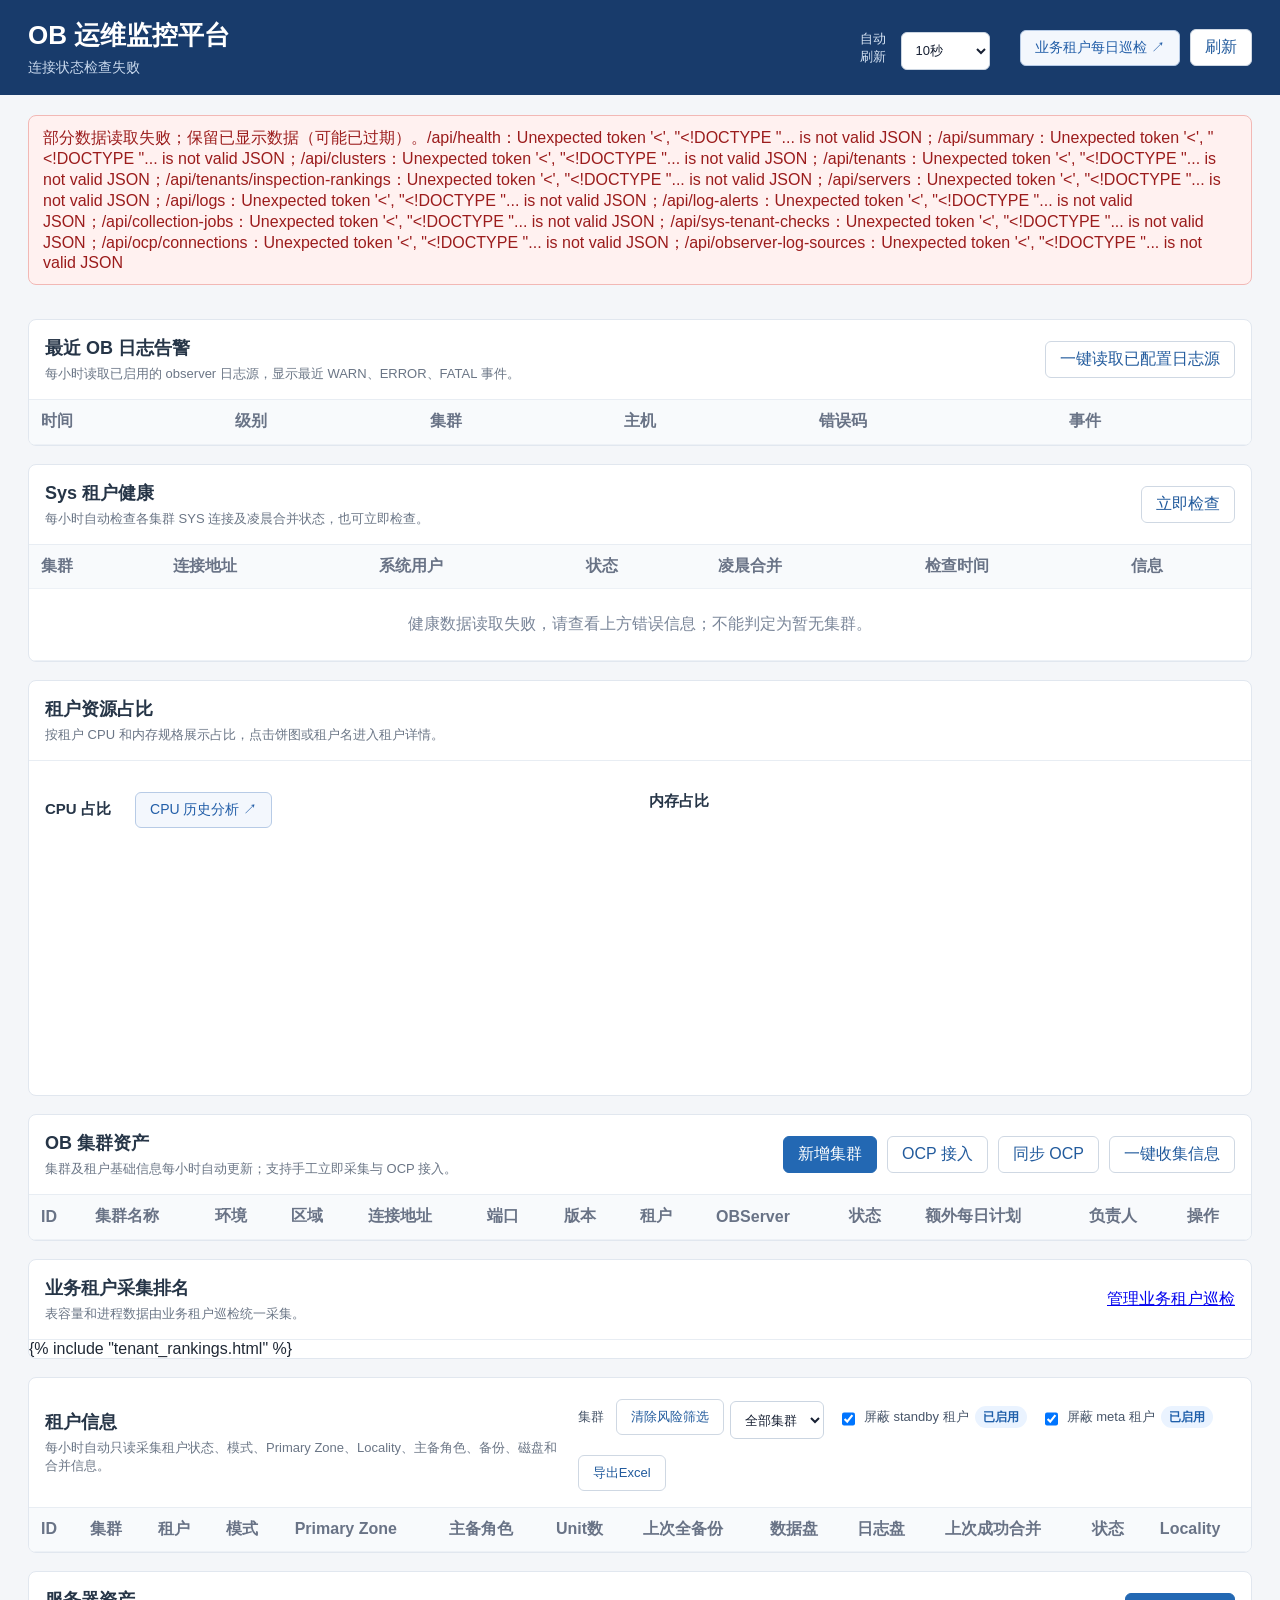
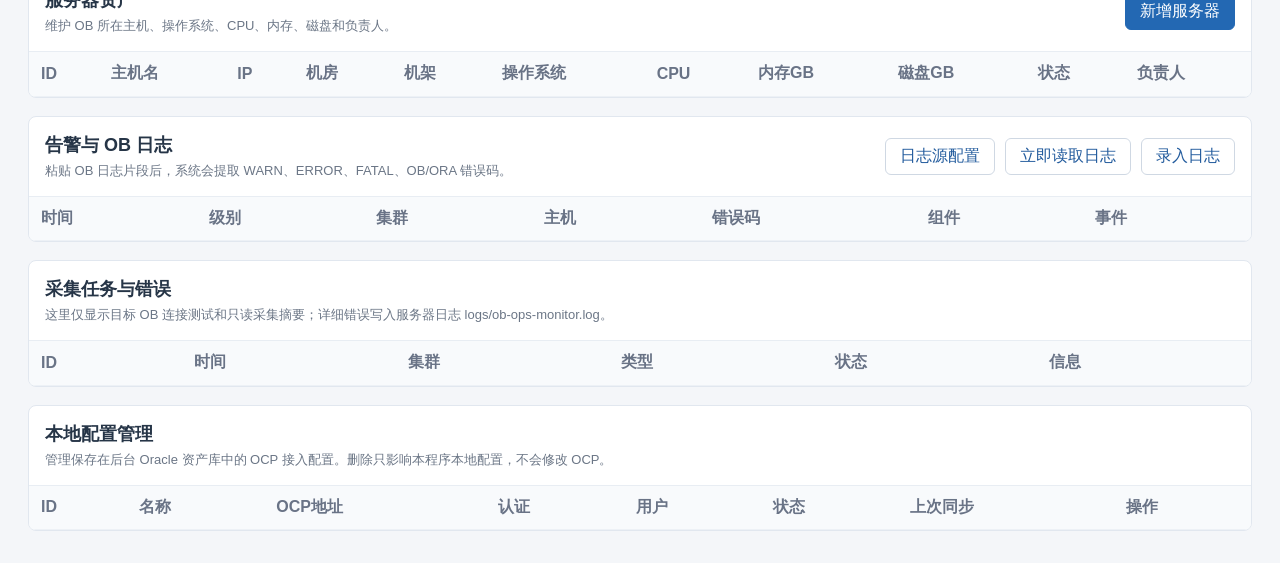
==== commit a4d7d985: "Finalize November 9 OceanBase inspection updates" ====
--- a/templates/index.html
+++ b/templates/index.html
@@ -143,6 +143,11 @@
       </div>
     </section>
 
+    <section class="section" id="tenantRankingsSection">
+      <div class="section-head"><div><h2>业务租户采集排名</h2><p>表容量和进程数据由业务租户巡检统一采集。</p></div><a href="/tenant-inspection">管理业务租户巡检</a></div>
+      {% include "tenant_rankings.html" %}
+    </section>
+
     <section class="section" id="tenantsSection">
       <div class="section-head">
         <div>
@@ -468,6 +473,6 @@
   </div>
 
   <div class="toast" id="toast"></div>
-  <script src="/static/app.js"></script>
+  <script src="/static/tenant_rankings.js"></script><script src="/static/app.js"></script>
 </body>
 </html>
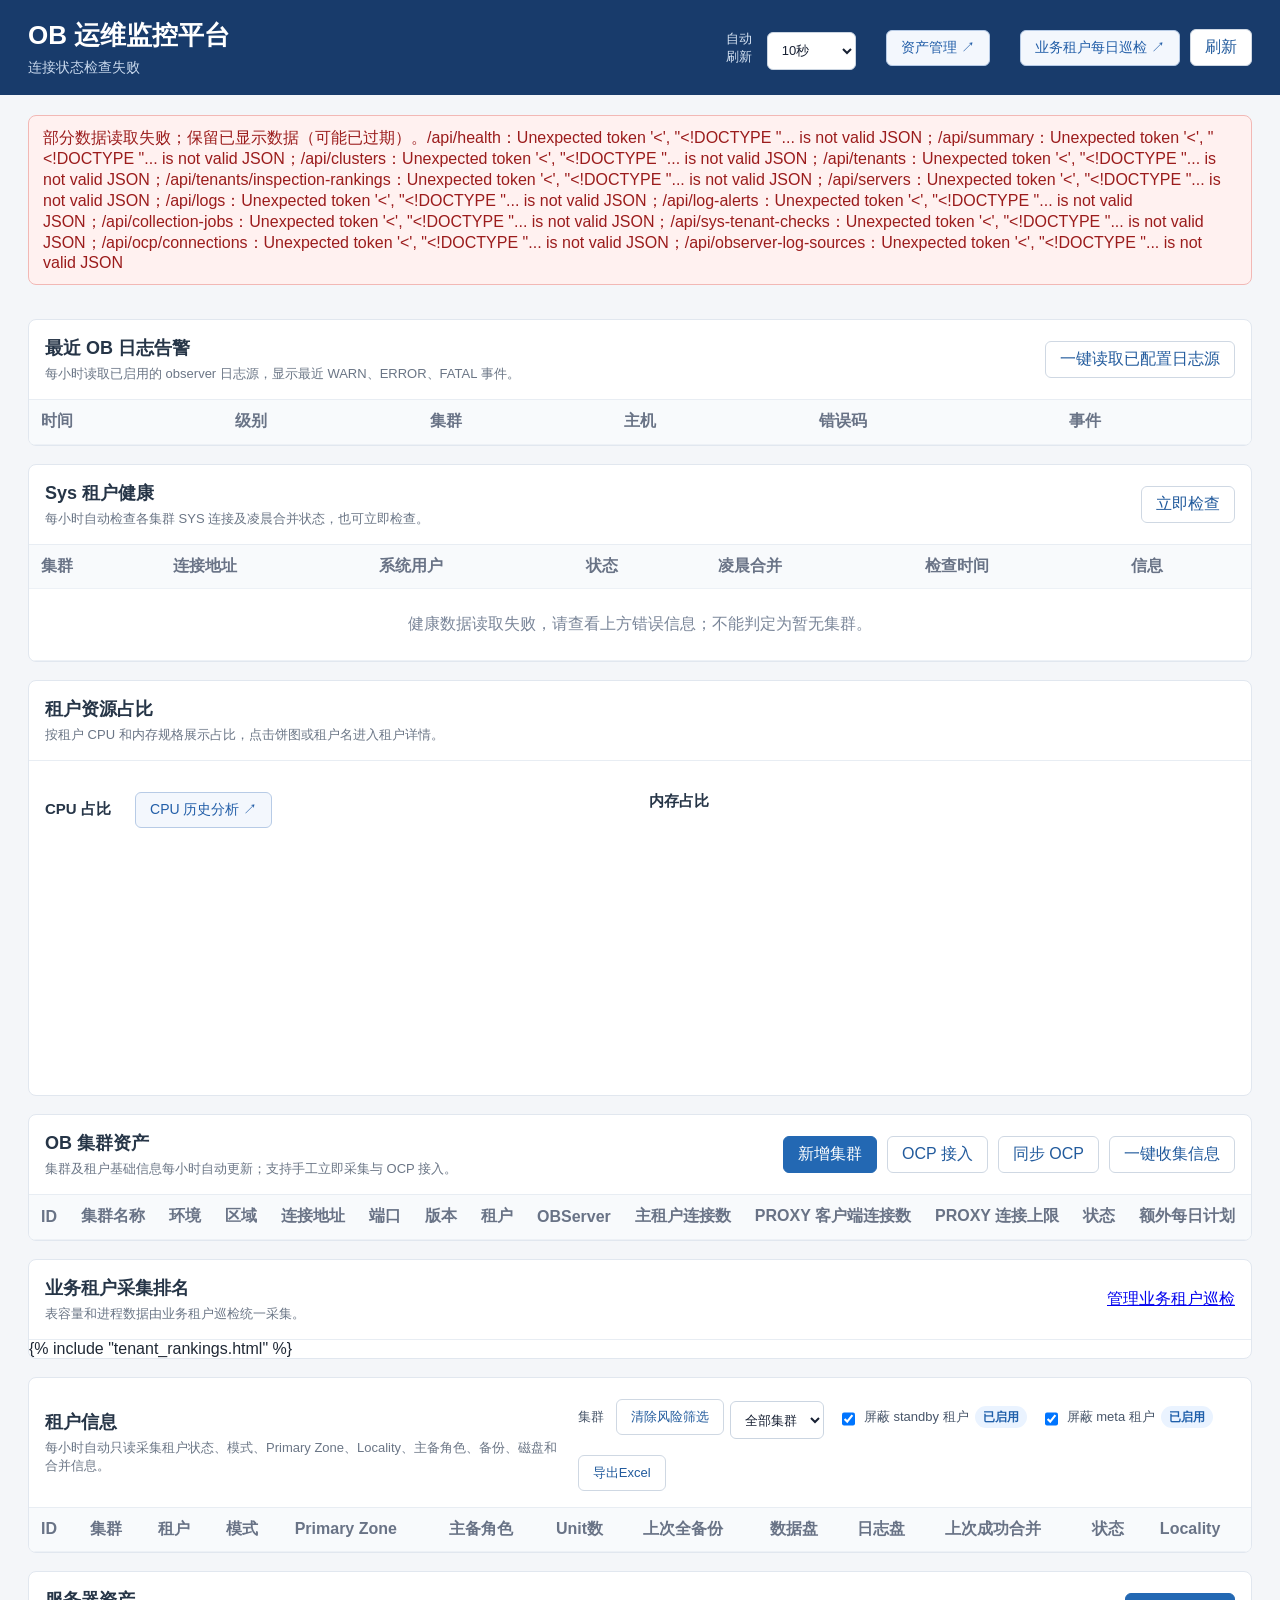
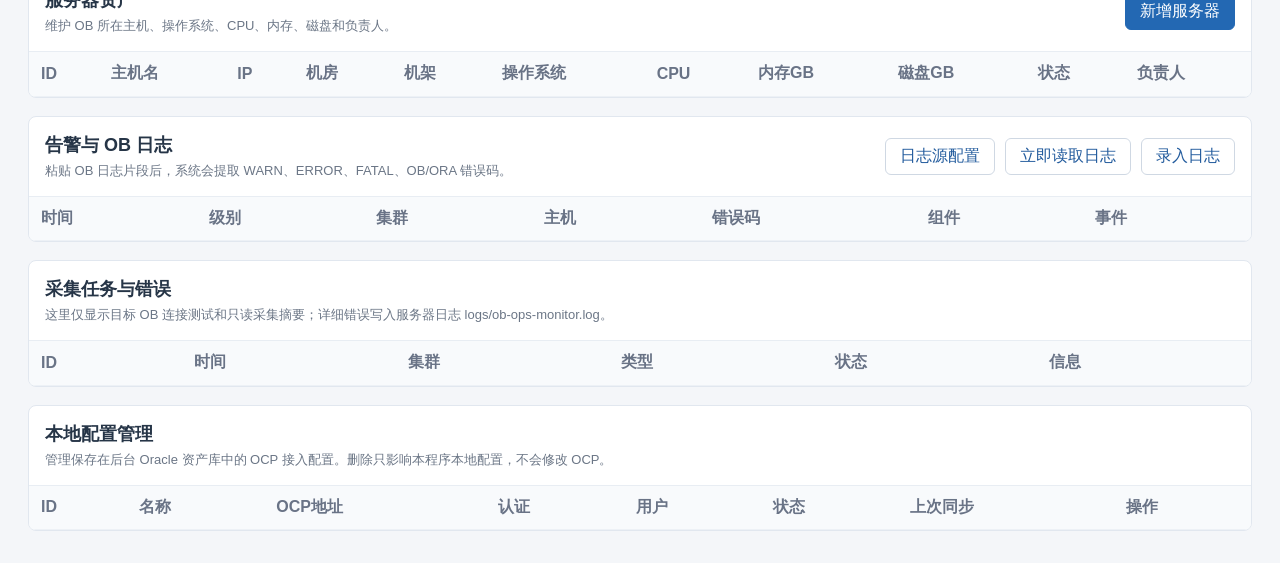
==== commit 68fc2b92: "Add asset directory and ODP connection monitoring" ====
--- a/templates/index.html
+++ b/templates/index.html
@@ -21,6 +21,7 @@
           <option value="60">60秒</option>
         </select>
       </label>
+      <a class="cpu-history-link" href="/asset-management">资产管理 ↗</a>
       <a class="cpu-history-link" href="/tenant-inspection">业务租户每日巡检 ↗</a><button id="refreshNow">刷新</button>
     </div>
   </header>
@@ -132,6 +133,9 @@
               <th>版本</th>
               <th>租户</th>
               <th>OBServer</th>
+              <th>主租户连接数</th>
+              <th>PROXY 客户端连接数</th>
+              <th>PROXY 连接上限</th>
               <th>状态</th>
               <th>额外每日计划</th>
               <th>负责人</th>
@@ -333,7 +337,7 @@
       </div>
       <input name="cluster_id" type="hidden">
       <div class="form-grid">
-        <label>连接地址<input name="endpoint" required placeholder="OB SQL 地址，例如 192.168.62.62"></label>
+        <label>连接地址<input name="endpoint" required placeholder="OB SQL 地址，例如 192.0.2.20"></label>
         <label>SQL端口<input name="port" type="number" value="2881"></label>
         <label>系统用户<input name="sys_user" required value="root@sys" placeholder="root@sys 或 root@sys#集群名"></label>
         <label>系统用户密码<input name="sys_password" type="password" placeholder="留空则保留原密码"></label>
@@ -473,6 +477,6 @@
   </div>
 
   <div class="toast" id="toast"></div>
-  <script src="/static/tenant_rankings.js"></script><script src="/static/app.js"></script>
+  <script src="/static/tenant_rankings.js"></script><script src="/static/app.js?v=10500ccf83fa"></script>
 </body>
 </html>
